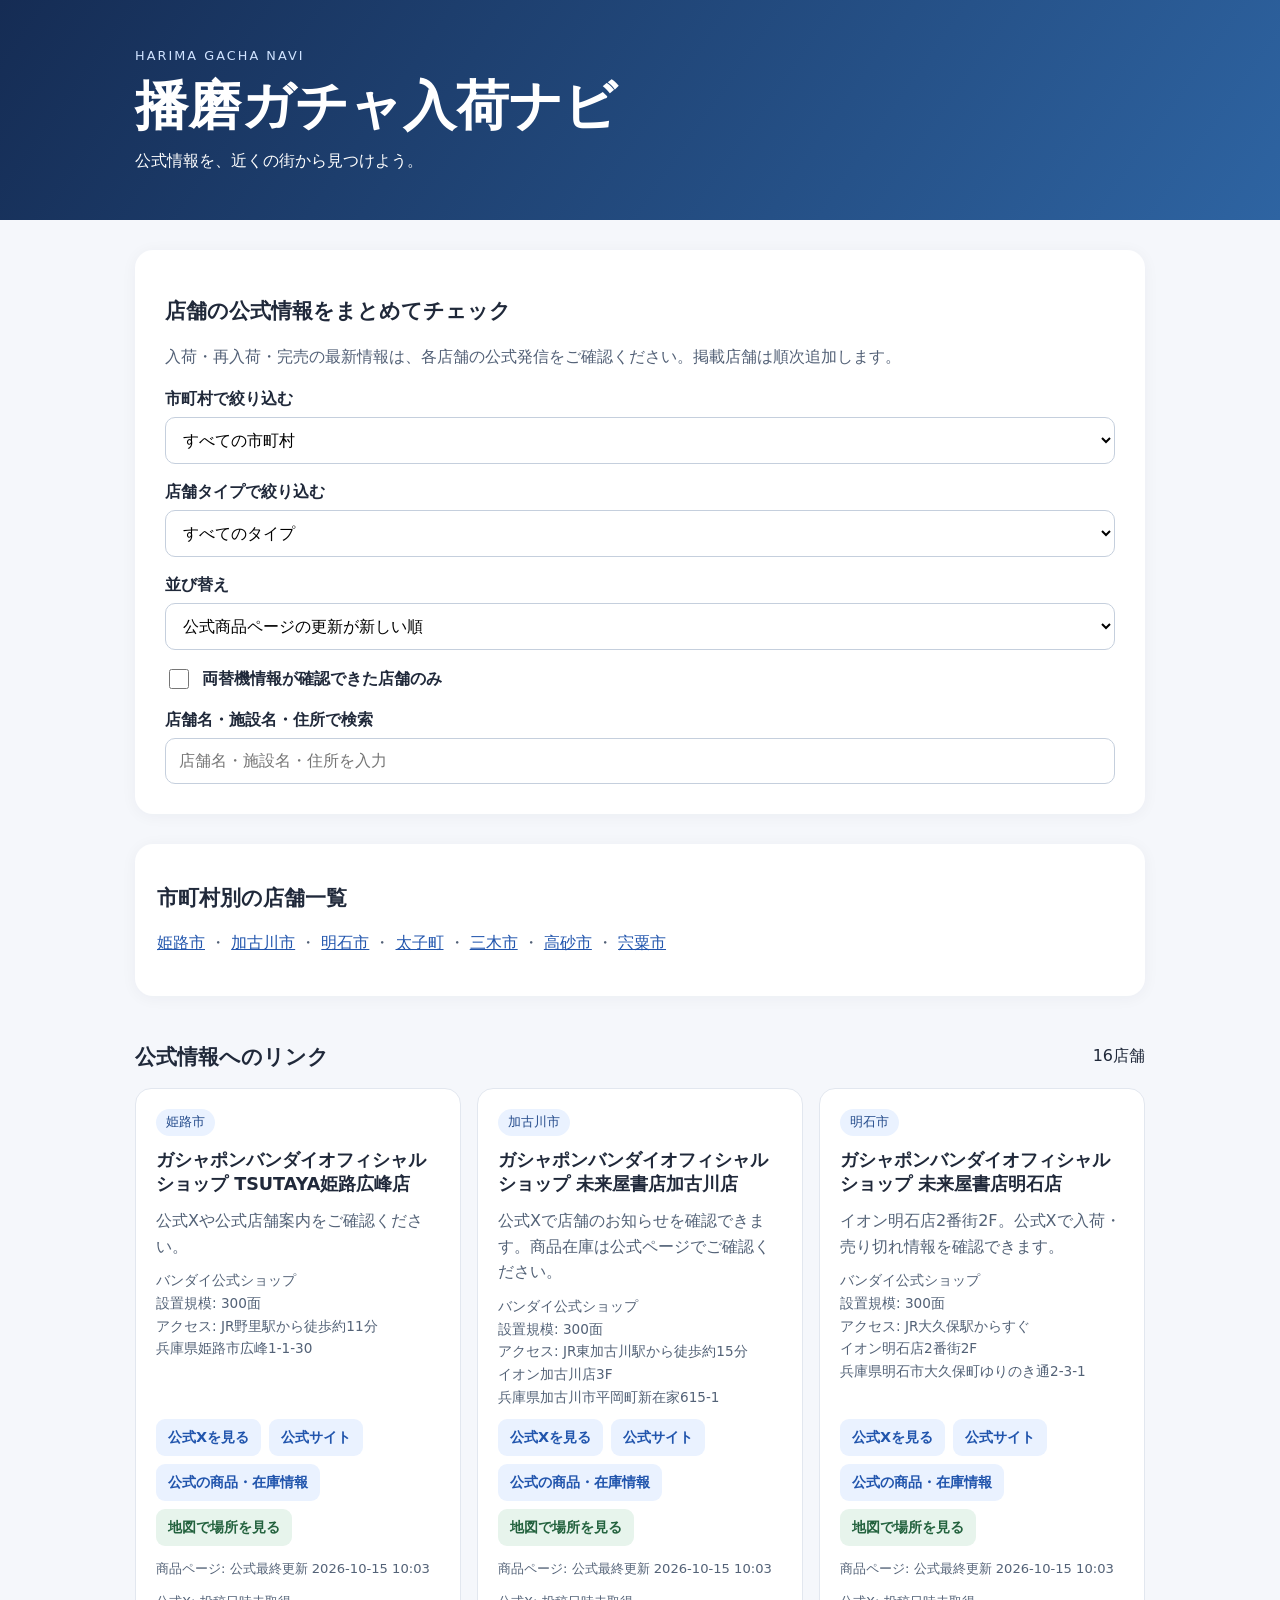
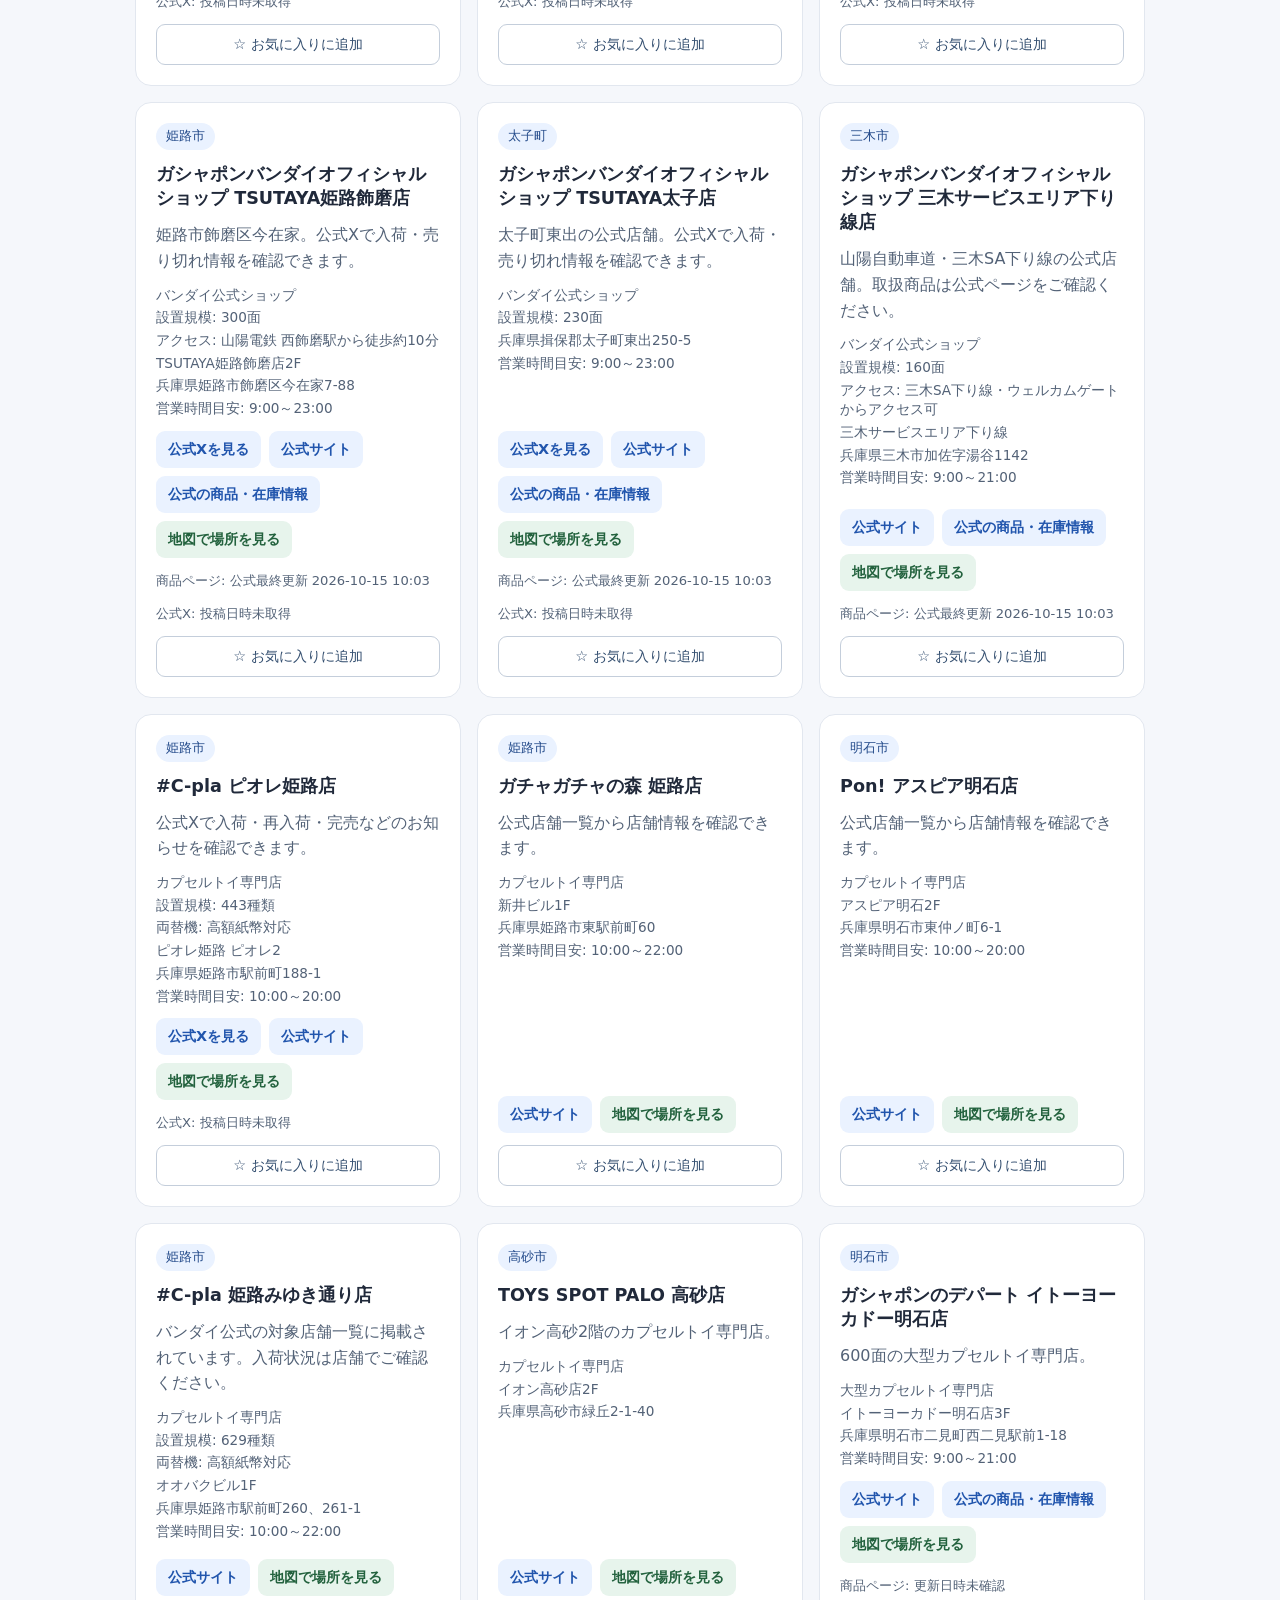
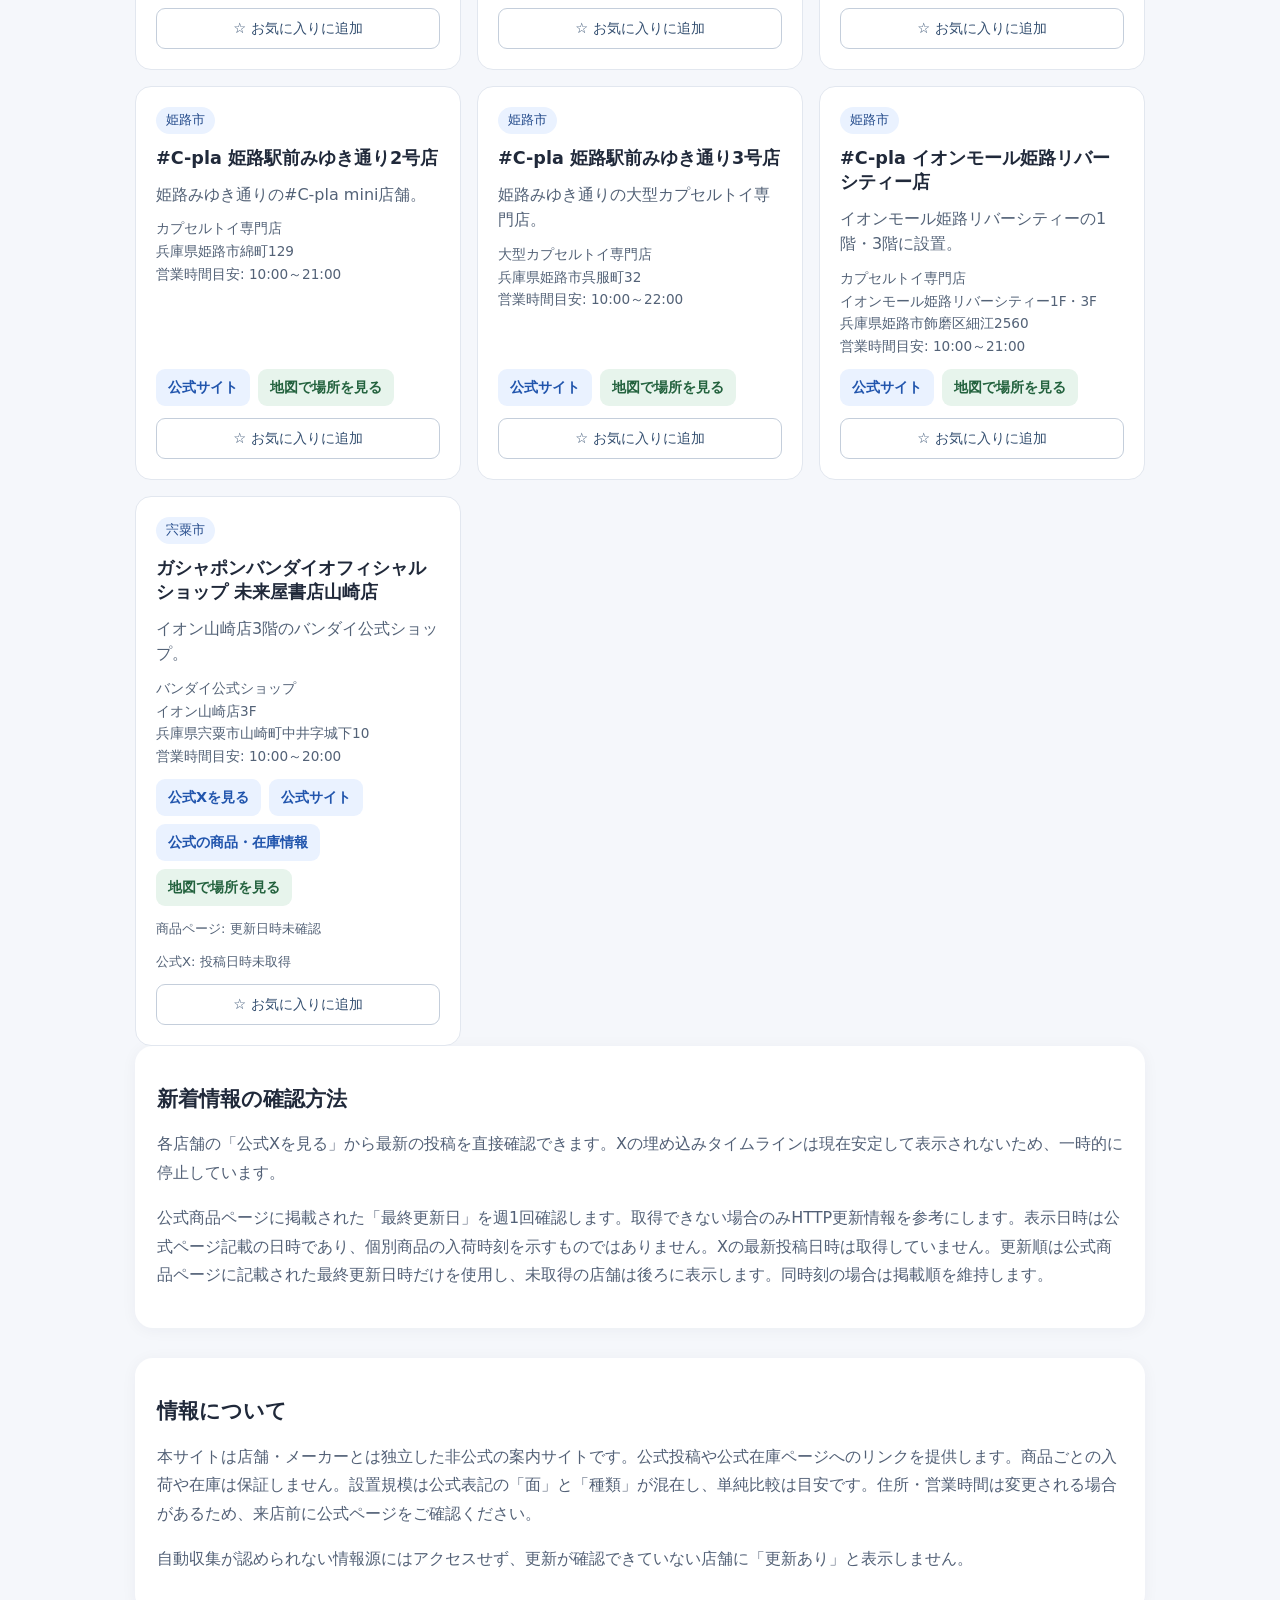
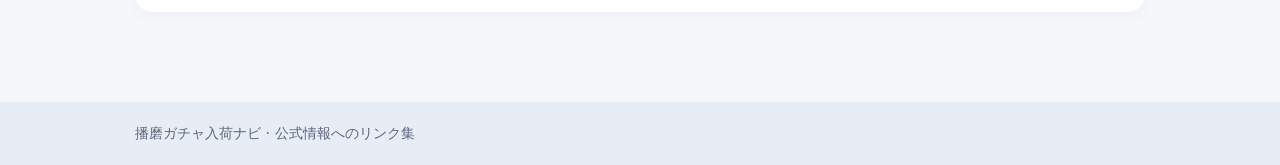
==== index.html @ 49aaf148 "ui: prefer reliable official X links while embedded timelines are unstable" ====
<!doctype html>
<html lang="ja"><head><meta charset="utf-8"><meta name="viewport" content="width=device-width,initial-scale=1"><meta name="description" content="播磨地域のガチャガチャ店舗公式情報を市町村別に探せる案内サイト。"><title>播磨のガチャガチャ店舗・公式X情報 | 播磨ガチャ入荷ナビ</title><link rel="canonical" href="https://noranamani.github.io/harima-gacha-navi/"><link rel="stylesheet" href="style.css"></head>
<body><header><div class="wrap"><p class="eyebrow">HARIMA GACHA NAVI</p><h1>播磨ガチャ入荷ナビ</h1><p>公式情報を、近くの街から見つけよう。</p></div></header>
<main class="wrap"><section class="intro"><h2>店舗の公式情報をまとめてチェック</h2><p>入荷・再入荷・完売の最新情報は、各店舗の公式発信をご確認ください。掲載店舗は順次追加します。</p><label for="city">市町村で絞り込む</label><select id="city"><option value="">すべての市町村</option></select><label for="category">店舗タイプで絞り込む</label><select id="category"><option value="">すべてのタイプ</option></select><label for="sort">並び替え</label><select id="sort"><option value="updated">公式商品ページの更新が新しい順</option><option value="default">標準順</option><option value="capacity">設置規模の大きい順（面・種類混在）</option><option value="name">店舗名順</option></select><label class="favorite-filter"><input id="exchange-only" type="checkbox"> 両替機情報が確認できた店舗のみ</label><label for="search">店舗名・施設名・住所で検索</label><input id="search" type="search" placeholder="店舗名・施設名・住所を入力"></section>
<section class="notice"><h2>市町村別の店舗一覧</h2><p><a href="city/himeji/">姫路市</a> ・ <a href="city/kakogawa/">加古川市</a> ・ <a href="city/akashi/">明石市</a> ・ <a href="city/taishi/">太子町</a> ・ <a href="city/miki/">三木市</a> ・ <a href="city/takasago/">高砂市</a> ・ <a href="city/shiso/">宍粟市</a></p></section><section class="notice" hidden><h2>公式Xをまとめて確認</h2><p>下のボタンを押すと、登録店舗の公開タイムラインを一画面に表示します。投稿の新着判定や入荷保証は行いません。</p><label for="board-city">まとめ表示の市町村</label><select id="board-city"><option value="">すべての市町村</option></select><label class="favorite-filter"><input id="board-favorites" type="checkbox"> お気に入り店舗のみ</label><p id="board-count" aria-live="polite"></p><button id="show-board" type="button" aria-expanded="false">公式Xをまとめて表示</button><div id="timeline-board" class="timeline-board" hidden></div></section><section aria-live="polite"><div class="section-head"><h2>公式情報へのリンク</h2><span id="count"></span></div><div id="stores" class="grid"></div></section>
<section class="notice"><h2>新着情報の確認方法</h2><p>各店舗の「公式Xを見る」から最新の投稿を直接確認できます。Xの埋め込みタイムラインは現在安定して表示されないため、一時的に停止しています。</p><p>公式商品ページに掲載された「最終更新日」を週1回確認します。取得できない場合のみHTTP更新情報を参考にします。表示日時は公式ページ記載の日時であり、個別商品の入荷時刻を示すものではありません。Xの最新投稿日時は取得していません。更新順は公式商品ページに記載された最終更新日時だけを使用し、未取得の店舗は後ろに表示します。同時刻の場合は掲載順を維持します。</p></section><section class="notice"><h2>情報について</h2><p>本サイトは店舗・メーカーとは独立した非公式の案内サイトです。公式投稿や公式在庫ページへのリンクを提供します。商品ごとの入荷や在庫は保証しません。設置規模は公式表記の「面」と「種類」が混在し、単純比較は目安です。住所・営業時間は変更される場合があるため、来店前に公式ページをご確認ください。</p><p>自動収集が認められない情報源にはアクセスせず、更新が確認できていない店舗に「更新あり」と表示しません。</p></section></main><footer><div class="wrap">播磨ガチャ入荷ナビ · 公式情報へのリンク集</div></footer><script src="stores.js" defer></script><script src="favorites.js" defer></script><script src="app.js" defer></script><script src="x-embed.js" defer></script><script src="timeline-board.js" defer></script></body></html>
---- style.css ----
:root{font-family:system-ui,-apple-system,"Hiragino Kaku Gothic ProN","Noto Sans JP",sans-serif;color:#20293a;background:#f5f7fb}*{box-sizing:border-box}body{margin:0}a{color:#2155ad}a:focus-visible,input:focus-visible,select:focus-visible,button:focus-visible{outline:3px solid #f49a3b;outline-offset:3px}.wrap{max-width:1050px;margin:auto;padding:0 20px}header{background:linear-gradient(125deg,#152c54,#2e64a2);color:white;padding:48px 0}header h1{font-size:clamp(2rem,6vw,3.3rem);margin:8px 0}header p{margin:0}.eyebrow{letter-spacing:.16em;font-size:.8rem;color:#d0e3ff}main{padding-top:30px!important;padding-bottom:60px!important}h2{font-size:1.3rem}.intro,.notice{background:white;padding:22px;border-radius:18px;box-shadow:0 2px 16px #1228490c;margin-bottom:30px}.intro p,.notice p{line-height:1.8;color:#526076}label{display:block;font-weight:700;margin:18px 0 7px}select,input{width:100%;border:1px solid #c5cfdd;border-radius:10px;background:white;padding:13px;font-size:1rem}.section-head{display:flex;justify-content:space-between;align-items:center;gap:12px}.grid{display:grid;grid-template-columns:repeat(auto-fit,minmax(min(100%,290px),1fr));gap:16px}.card{background:white;border:1px solid #e2e7ef;border-radius:16px;padding:20px;display:flex;flex-direction:column;gap:12px}.card h3{margin:0;font-size:1.1rem}.card p{margin:0;color:#536277;line-height:1.6}.city{display:inline-block;font-size:.8rem;background:#eaf2ff;color:#244b8b;border-radius:100px;padding:5px 10px;align-self:flex-start}.links{display:flex;flex-wrap:wrap;gap:8px;margin-top:auto}.links a{display:inline-block;padding:9px 12px;background:#eaf2ff;border-radius:9px;text-decoration:none;font-weight:700;font-size:.9rem}.links a:hover{background:#dceaff}.empty{padding:24px;background:white;border-radius:12px}footer{padding:22px 0;background:#e8edf5;color:#59677b;font-size:.9rem}@media(min-width:700px){.intro{padding:30px}}
.embed-toggle{border:1px solid #a9c4ed;background:#f1f6ff;color:#204b85;border-radius:10px;padding:11px;cursor:pointer;font:inherit;font-weight:700;text-align:center}.embed-toggle:hover{background:#dceaff}.embed-holder{min-width:0;max-width:100%;overflow:hidden}.embed-holder[hidden]{display:none}

#show-board{font:inherit;font-weight:700;cursor:pointer;border:0;border-radius:10px;padding:12px 16px;background:#2056a3;color:white}.timeline-board{display:grid;grid-template-columns:repeat(auto-fit,minmax(min(100%,320px),1fr));gap:16px;margin-top:18px}.timeline-board[hidden]{display:none}.timeline-item{background:white;border:1px solid #dce5f1;border-radius:12px;padding:12px;min-width:0;overflow:hidden}.timeline-item h3{font-size:1rem;margin:0 0 12px}

.favorite-filter{display:flex;align-items:center;gap:10px;margin:16px 0}.favorite-filter input{width:20px;height:20px;flex:none}.favorite-button{font:inherit;font-size:.9rem;border:1px solid #c4cedb;border-radius:9px;padding:10px;background:#fff;cursor:pointer;color:#355071}.favorite-button[aria-pressed="true"]{background:#fff5d9;border-color:#dfbb57;color:#6d4b05}#board-count{font-size:.9rem;color:#526076}

.store-details{font-size:.85rem;color:#58667b;display:grid;gap:3px}.card .store-details p{margin:0;line-height:1.45}.card .map-link{background:#e7f4ec;color:#23623e}.update-status{font-size:.82rem;overflow-wrap:anywhere}
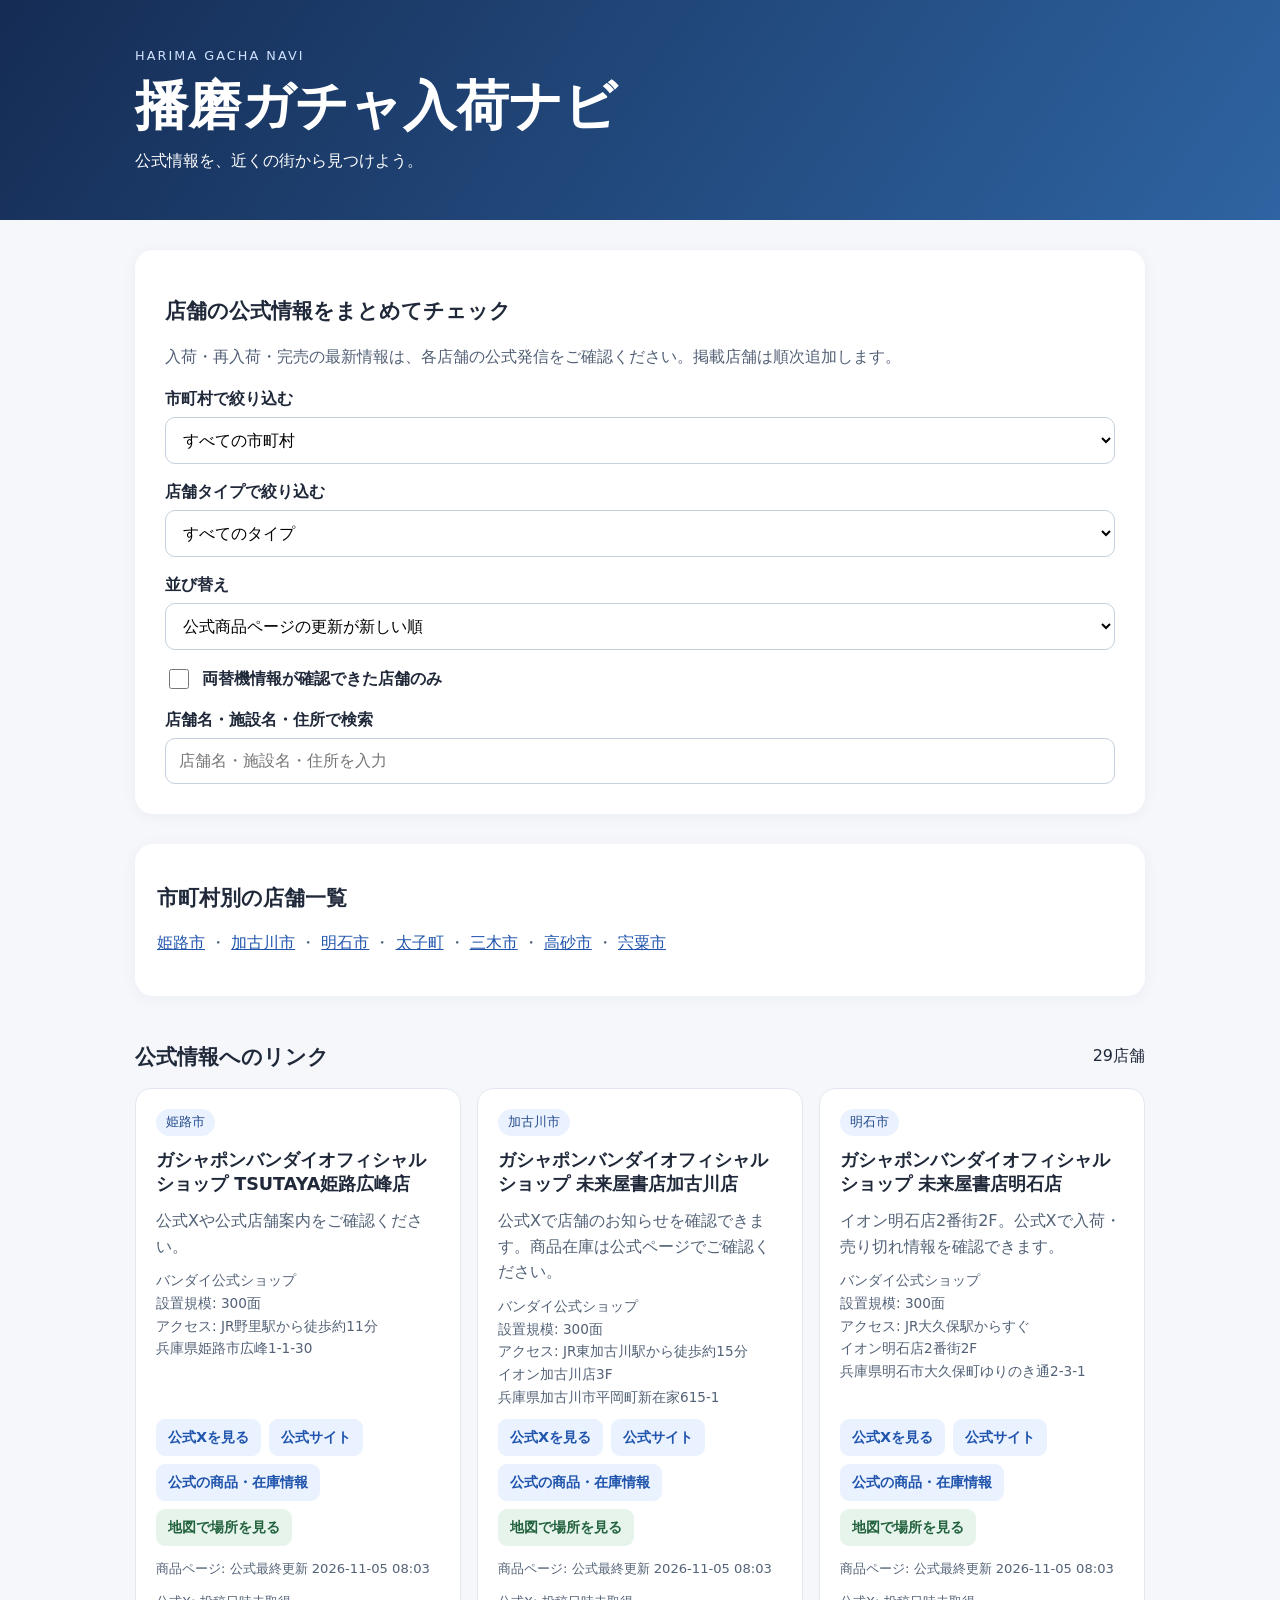
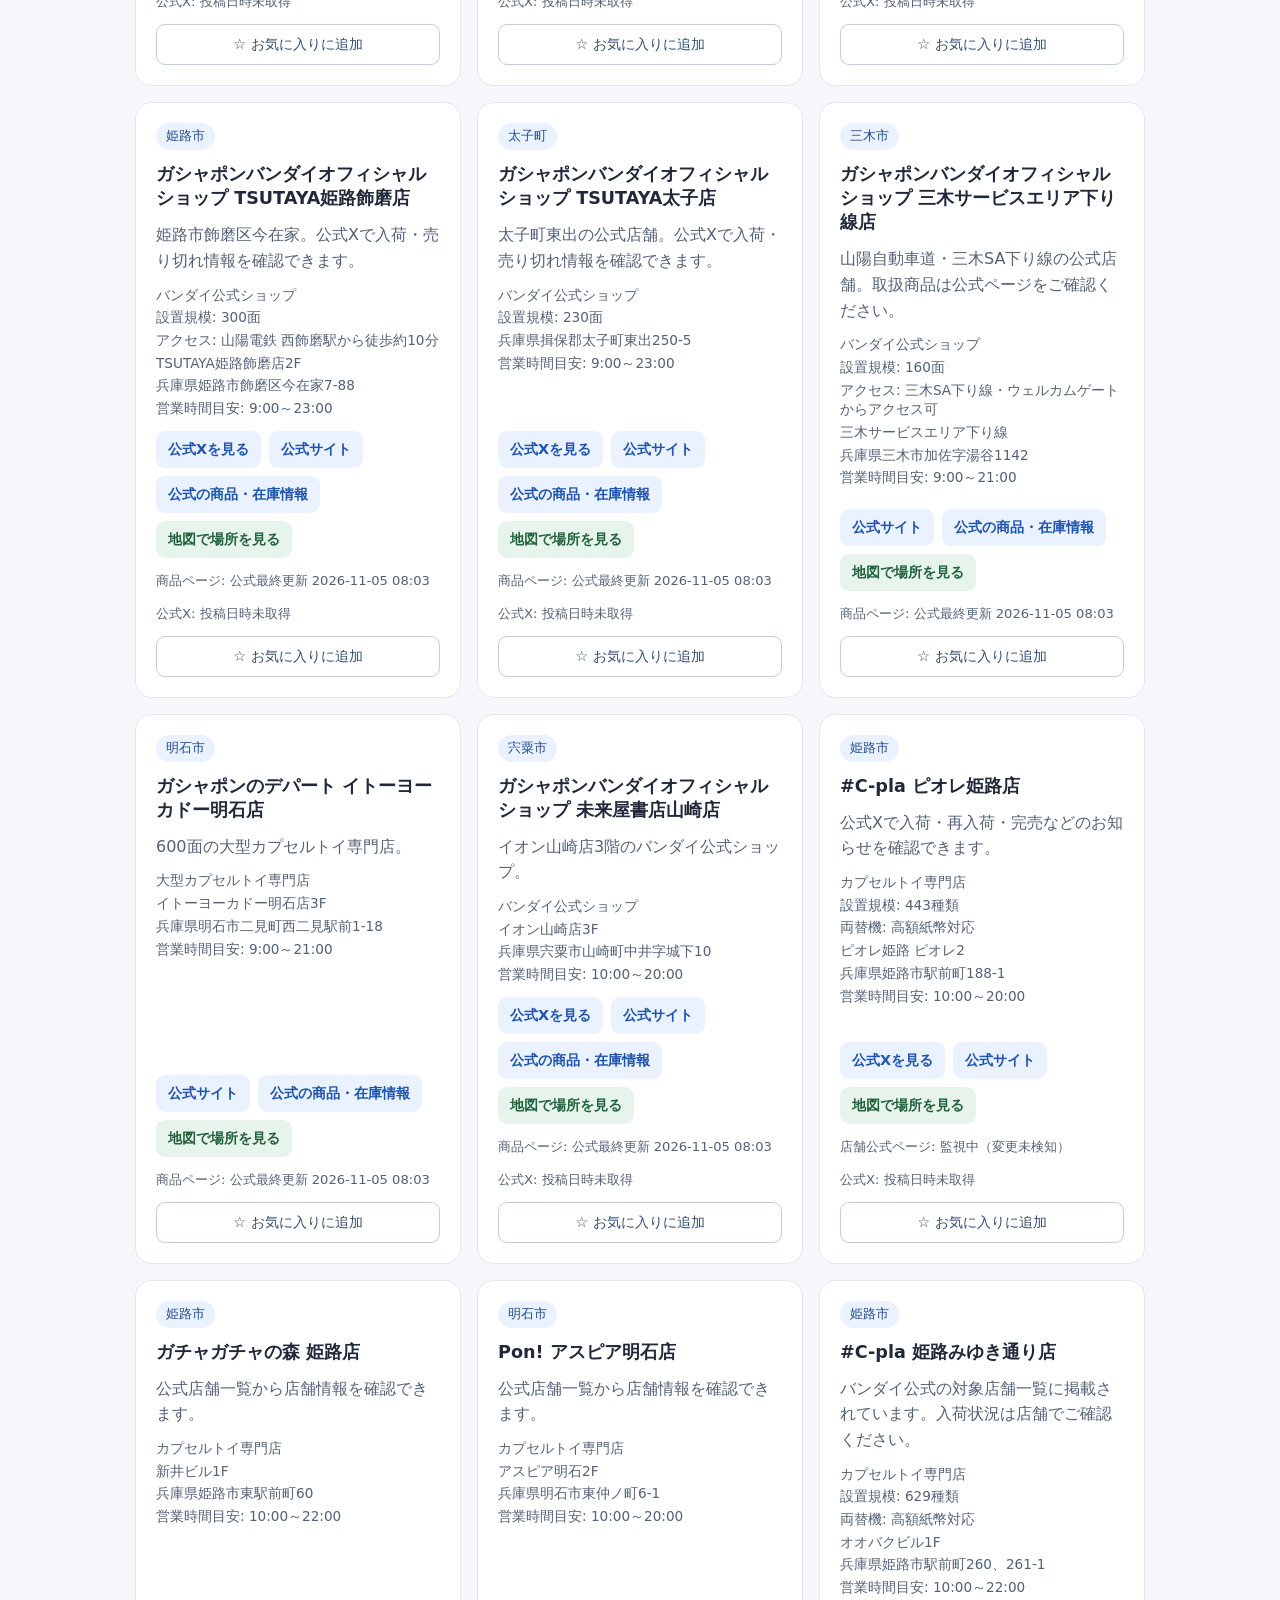
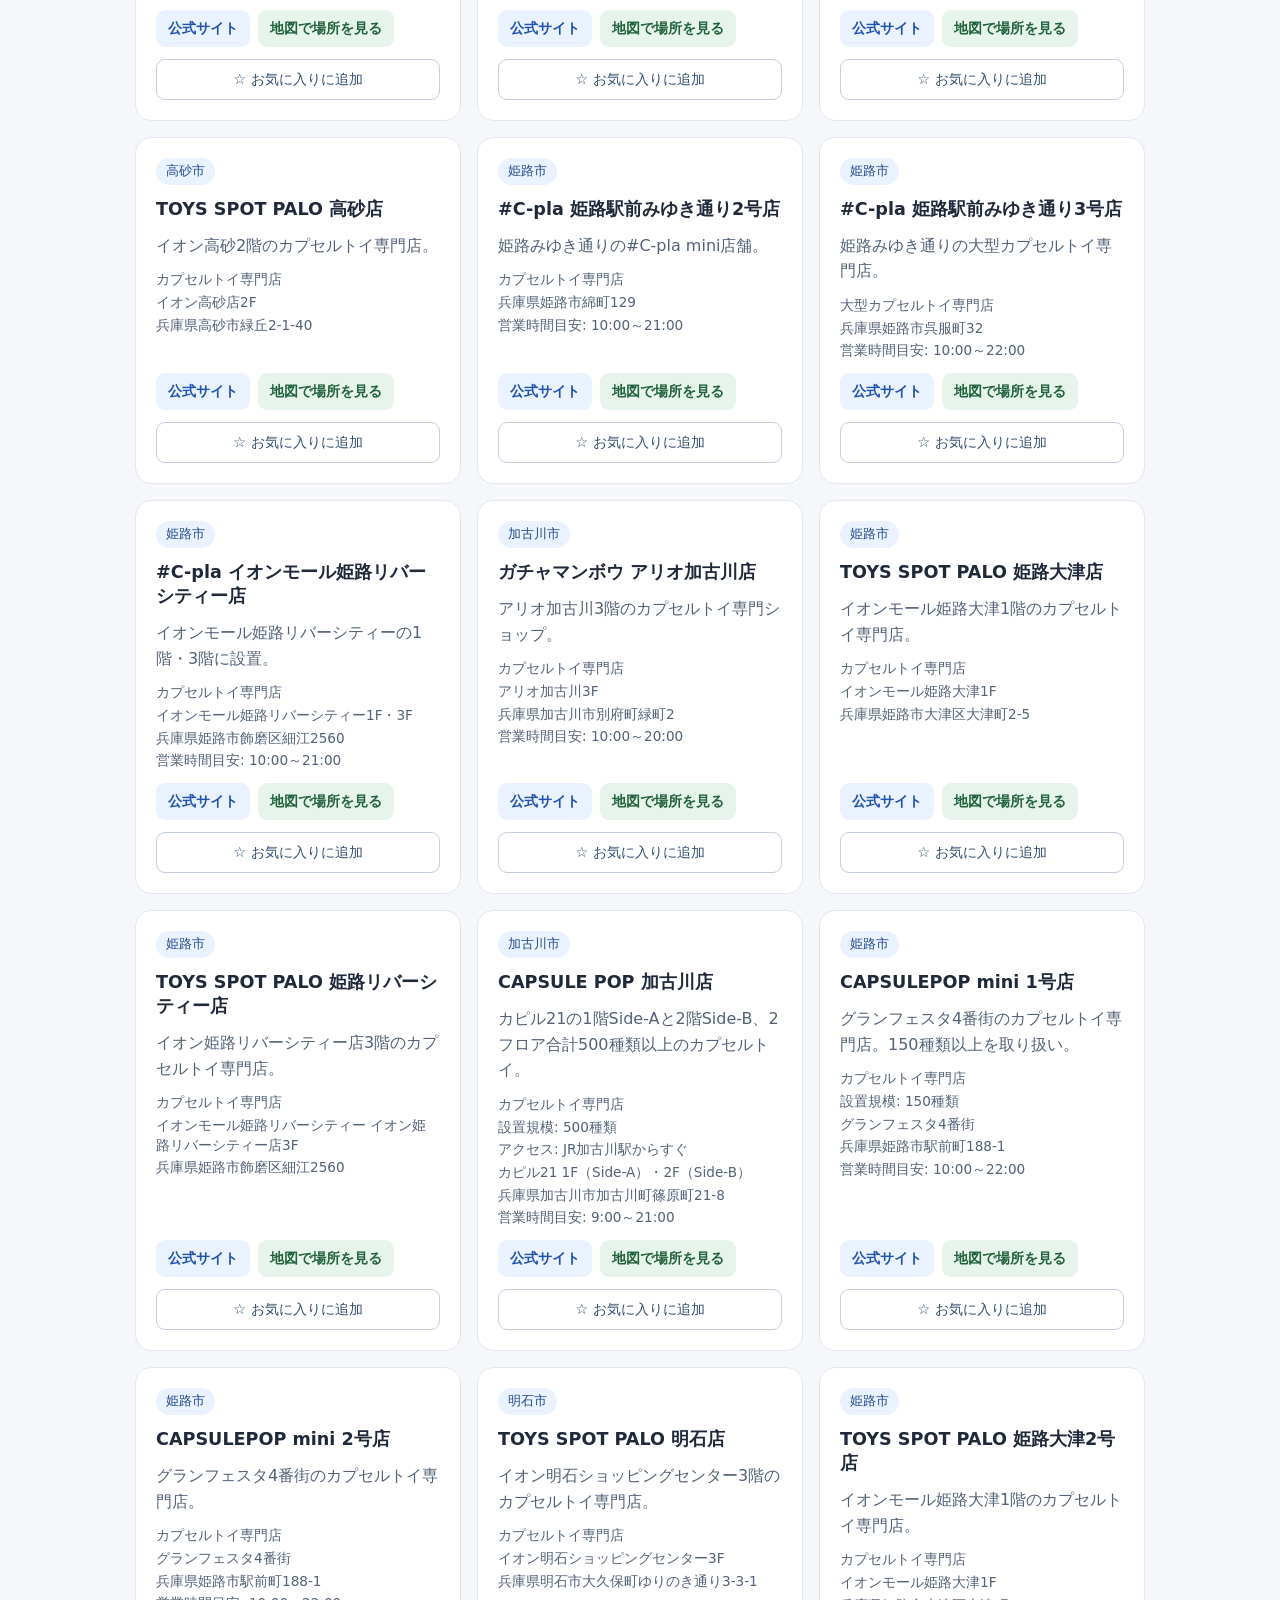
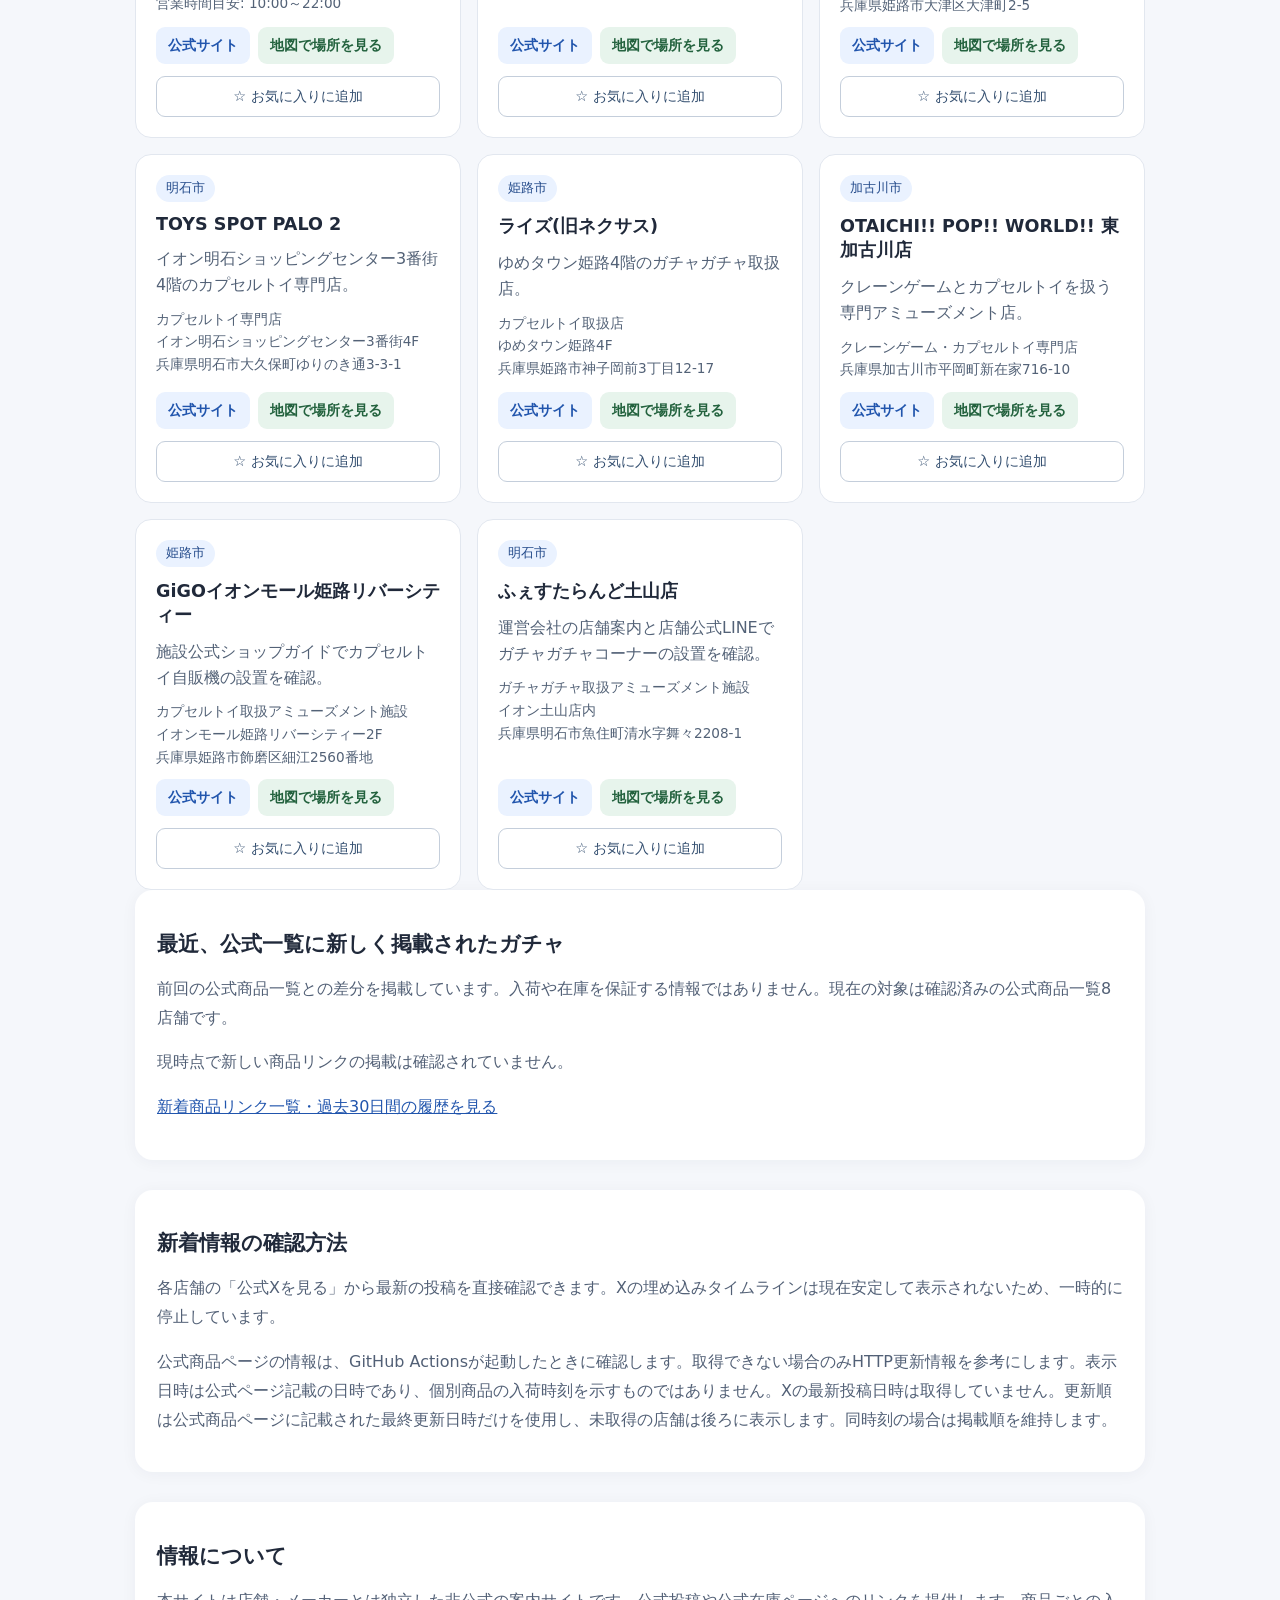
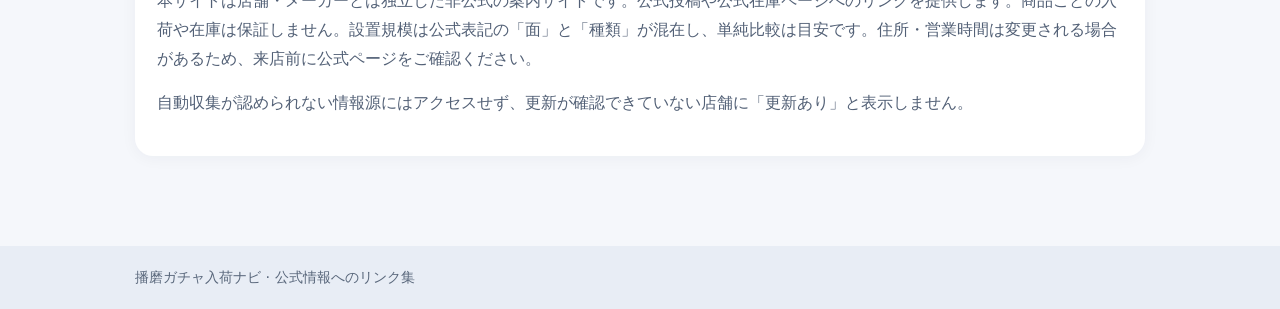
==== commit c5c3443e: "feat(gacha): show latest official product link additions on homepage" ====
--- a/index.html
+++ b/index.html
@@ -3,4 +3,11 @@
 <body><header><div class="wrap"><p class="eyebrow">HARIMA GACHA NAVI</p><h1>播磨ガチャ入荷ナビ</h1><p>公式情報を、近くの街から見つけよう。</p></div></header>
 <main class="wrap"><section class="intro"><h2>店舗の公式情報をまとめてチェック</h2><p>入荷・再入荷・完売の最新情報は、各店舗の公式発信をご確認ください。掲載店舗は順次追加します。</p><label for="city">市町村で絞り込む</label><select id="city"><option value="">すべての市町村</option></select><label for="category">店舗タイプで絞り込む</label><select id="category"><option value="">すべてのタイプ</option></select><label for="sort">並び替え</label><select id="sort"><option value="updated">公式商品ページの更新が新しい順</option><option value="default">標準順</option><option value="capacity">設置規模の大きい順（面・種類混在）</option><option value="name">店舗名順</option></select><label class="favorite-filter"><input id="exchange-only" type="checkbox"> 両替機情報が確認できた店舗のみ</label><label for="search">店舗名・施設名・住所で検索</label><input id="search" type="search" placeholder="店舗名・施設名・住所を入力"></section>
 <section class="notice"><h2>市町村別の店舗一覧</h2><p><a href="city/himeji/">姫路市</a> ・ <a href="city/kakogawa/">加古川市</a> ・ <a href="city/akashi/">明石市</a> ・ <a href="city/taishi/">太子町</a> ・ <a href="city/miki/">三木市</a> ・ <a href="city/takasago/">高砂市</a> ・ <a href="city/shiso/">宍粟市</a></p></section><section class="notice" hidden><h2>公式Xをまとめて確認</h2><p>下のボタンを押すと、登録店舗の公開タイムラインを一画面に表示します。投稿の新着判定や入荷保証は行いません。</p><label for="board-city">まとめ表示の市町村</label><select id="board-city"><option value="">すべての市町村</option></select><label class="favorite-filter"><input id="board-favorites" type="checkbox"> お気に入り店舗のみ</label><p id="board-count" aria-live="polite"></p><button id="show-board" type="button" aria-expanded="false">公式Xをまとめて表示</button><div id="timeline-board" class="timeline-board" hidden></div></section><section aria-live="polite"><div class="section-head"><h2>公式情報へのリンク</h2><span id="count"></span></div><div id="stores" class="grid"></div></section>
-<section class="notice"><h2>新着情報の確認方法</h2><p>各店舗の「公式Xを見る」から最新の投稿を直接確認できます。Xの埋め込みタイムラインは現在安定して表示されないため、一時的に停止しています。</p><p>公式商品ページに掲載された「最終更新日」を週1回確認します。取得できない場合のみHTTP更新情報を参考にします。表示日時は公式ページ記載の日時であり、個別商品の入荷時刻を示すものではありません。Xの最新投稿日時は取得していません。更新順は公式商品ページに記載された最終更新日時だけを使用し、未取得の店舗は後ろに表示します。同時刻の場合は掲載順を維持します。</p></section><section class="notice"><h2>情報について</h2><p>本サイトは店舗・メーカーとは独立した非公式の案内サイトです。公式投稿や公式在庫ページへのリンクを提供します。商品ごとの入荷や在庫は保証しません。設置規模は公式表記の「面」と「種類」が混在し、単純比較は目安です。住所・営業時間は変更される場合があるため、来店前に公式ページをご確認ください。</p><p>自動収集が認められない情報源にはアクセスせず、更新が確認できていない店舗に「更新あり」と表示しません。</p></section></main><footer><div class="wrap">播磨ガチャ入荷ナビ · 公式情報へのリンク集</div></footer><script src="stores.js" defer></script><script src="favorites.js" defer></script><script src="app.js" defer></script><script src="x-embed.js" defer></script><script src="timeline-board.js" defer></script></body></html>+<section class="notice" aria-labelledby="recent-gacha-heading">
+<h2 id="recent-gacha-heading">最近、公式一覧に新しく掲載されたガチャ</h2>
+<p>前回の公式商品一覧との差分を掲載しています。入荷や在庫を保証する情報ではありません。現在の対象は確認済みの公式商品一覧8店舗です。</p>
+<p id="recent-products-status">新規掲載リンクを読み込んでいます。</p>
+<ul id="recent-products-list" class="product-preview-list"></ul>
+<p><a href="product-updates.html">新着商品リンク一覧・過去30日間の履歴を見る</a></p>
+</section>
+<section class="notice"><h2>新着情報の確認方法</h2><p>各店舗の「公式Xを見る」から最新の投稿を直接確認できます。Xの埋め込みタイムラインは現在安定して表示されないため、一時的に停止しています。</p><p>公式商品ページの情報は、GitHub Actionsが起動したときに確認します。取得できない場合のみHTTP更新情報を参考にします。表示日時は公式ページ記載の日時であり、個別商品の入荷時刻を示すものではありません。Xの最新投稿日時は取得していません。更新順は公式商品ページに記載された最終更新日時だけを使用し、未取得の店舗は後ろに表示します。同時刻の場合は掲載順を維持します。</p></section><section class="notice"><h2>情報について</h2><p>本サイトは店舗・メーカーとは独立した非公式の案内サイトです。公式投稿や公式在庫ページへのリンクを提供します。商品ごとの入荷や在庫は保証しません。設置規模は公式表記の「面」と「種類」が混在し、単純比較は目安です。住所・営業時間は変更される場合があるため、来店前に公式ページをご確認ください。</p><p>自動収集が認められない情報源にはアクセスせず、更新が確認できていない店舗に「更新あり」と表示しません。</p></section></main><footer><div class="wrap">播磨ガチャ入荷ナビ · 公式情報へのリンク集</div></footer><script src="stores.js" defer></script><script src="favorites.js" defer></script><script src="app.js" defer></script><script src="recent-products.js" defer></script><script src="x-embed.js" defer></script><script src="timeline-board.js" defer></script></body></html>
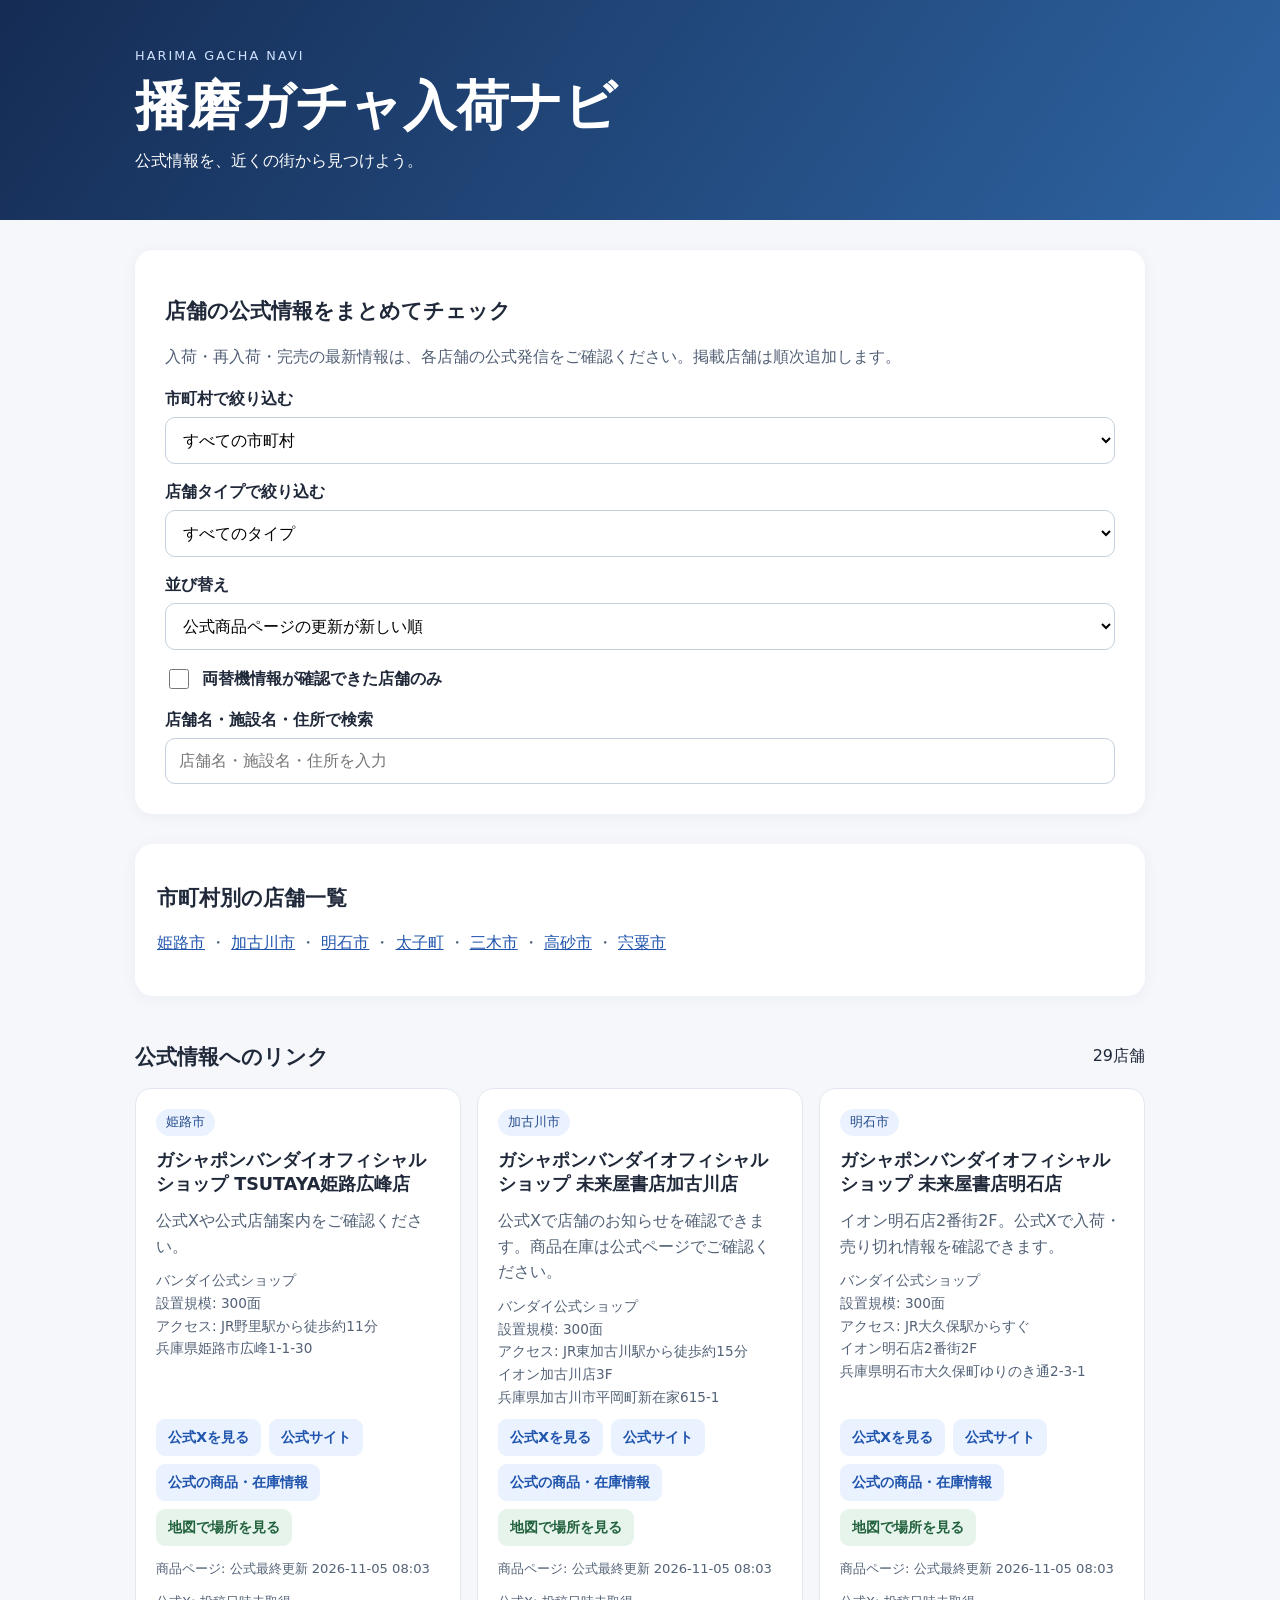
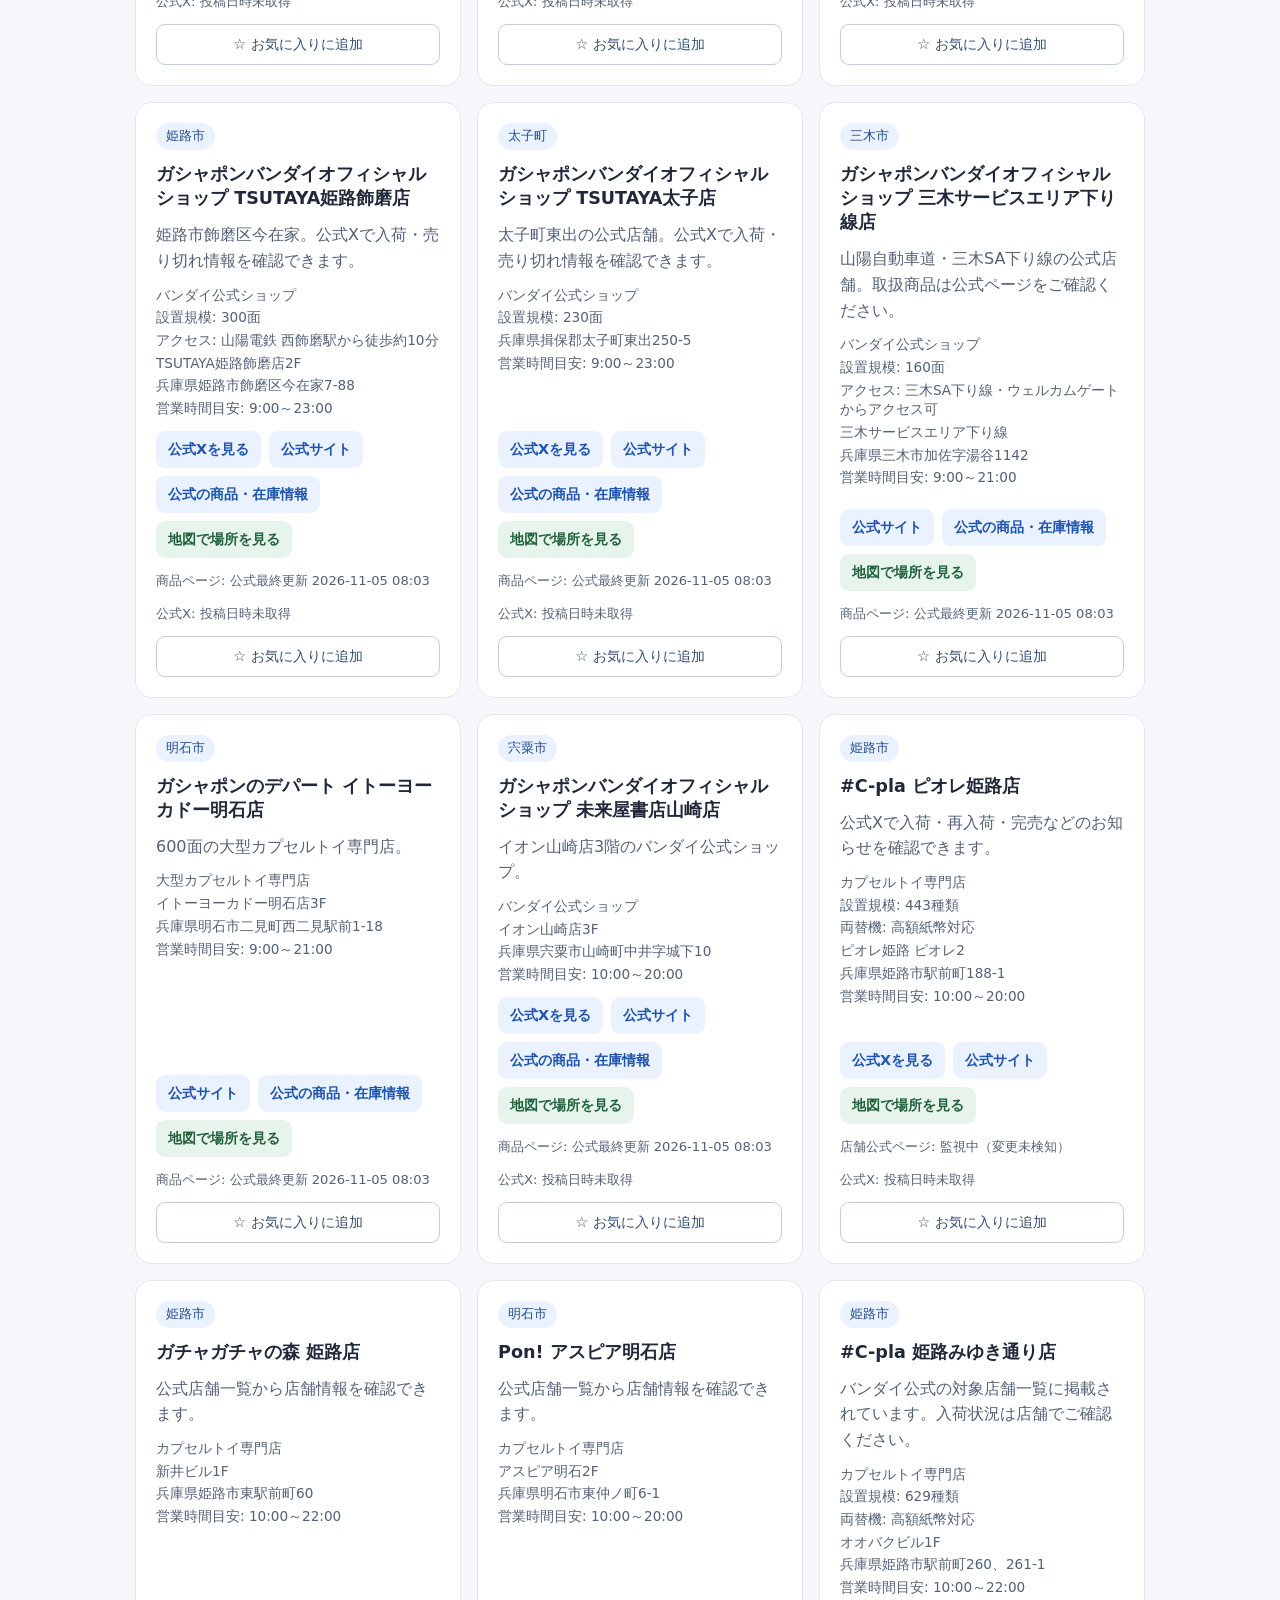
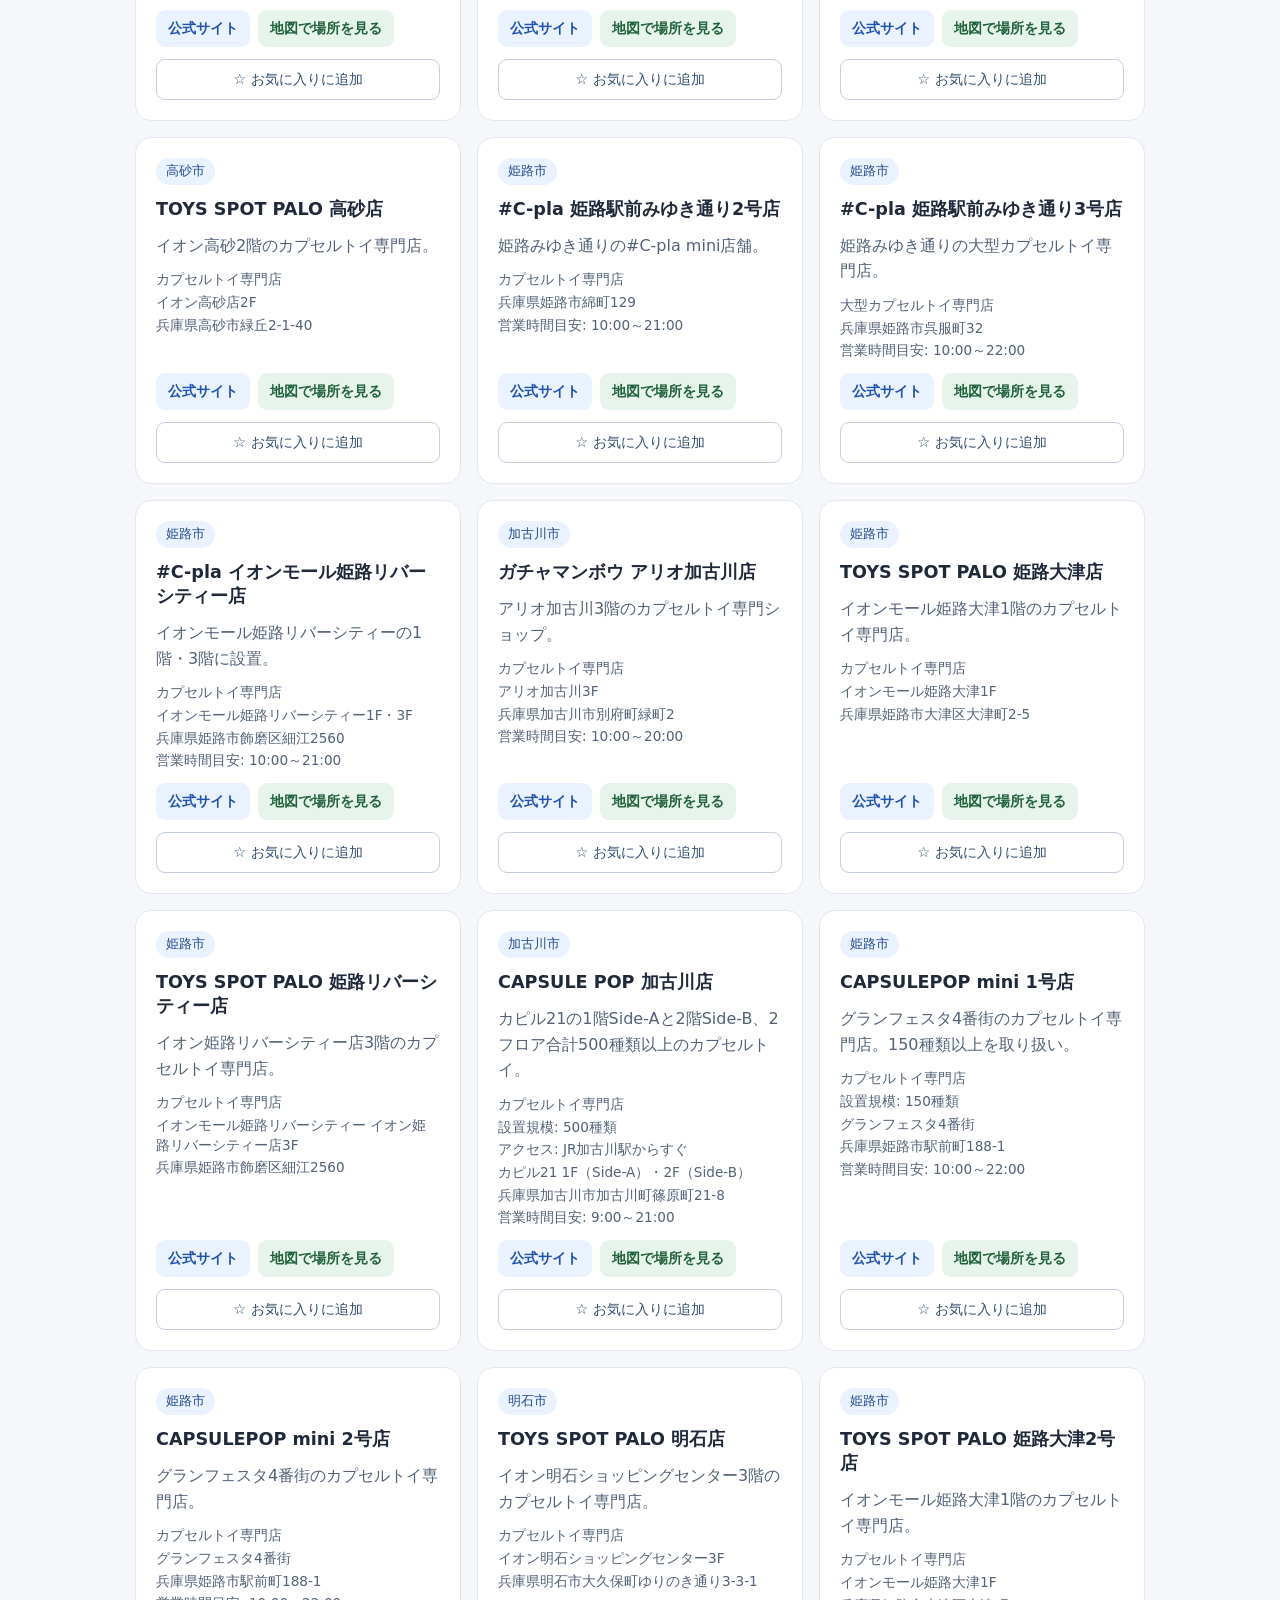
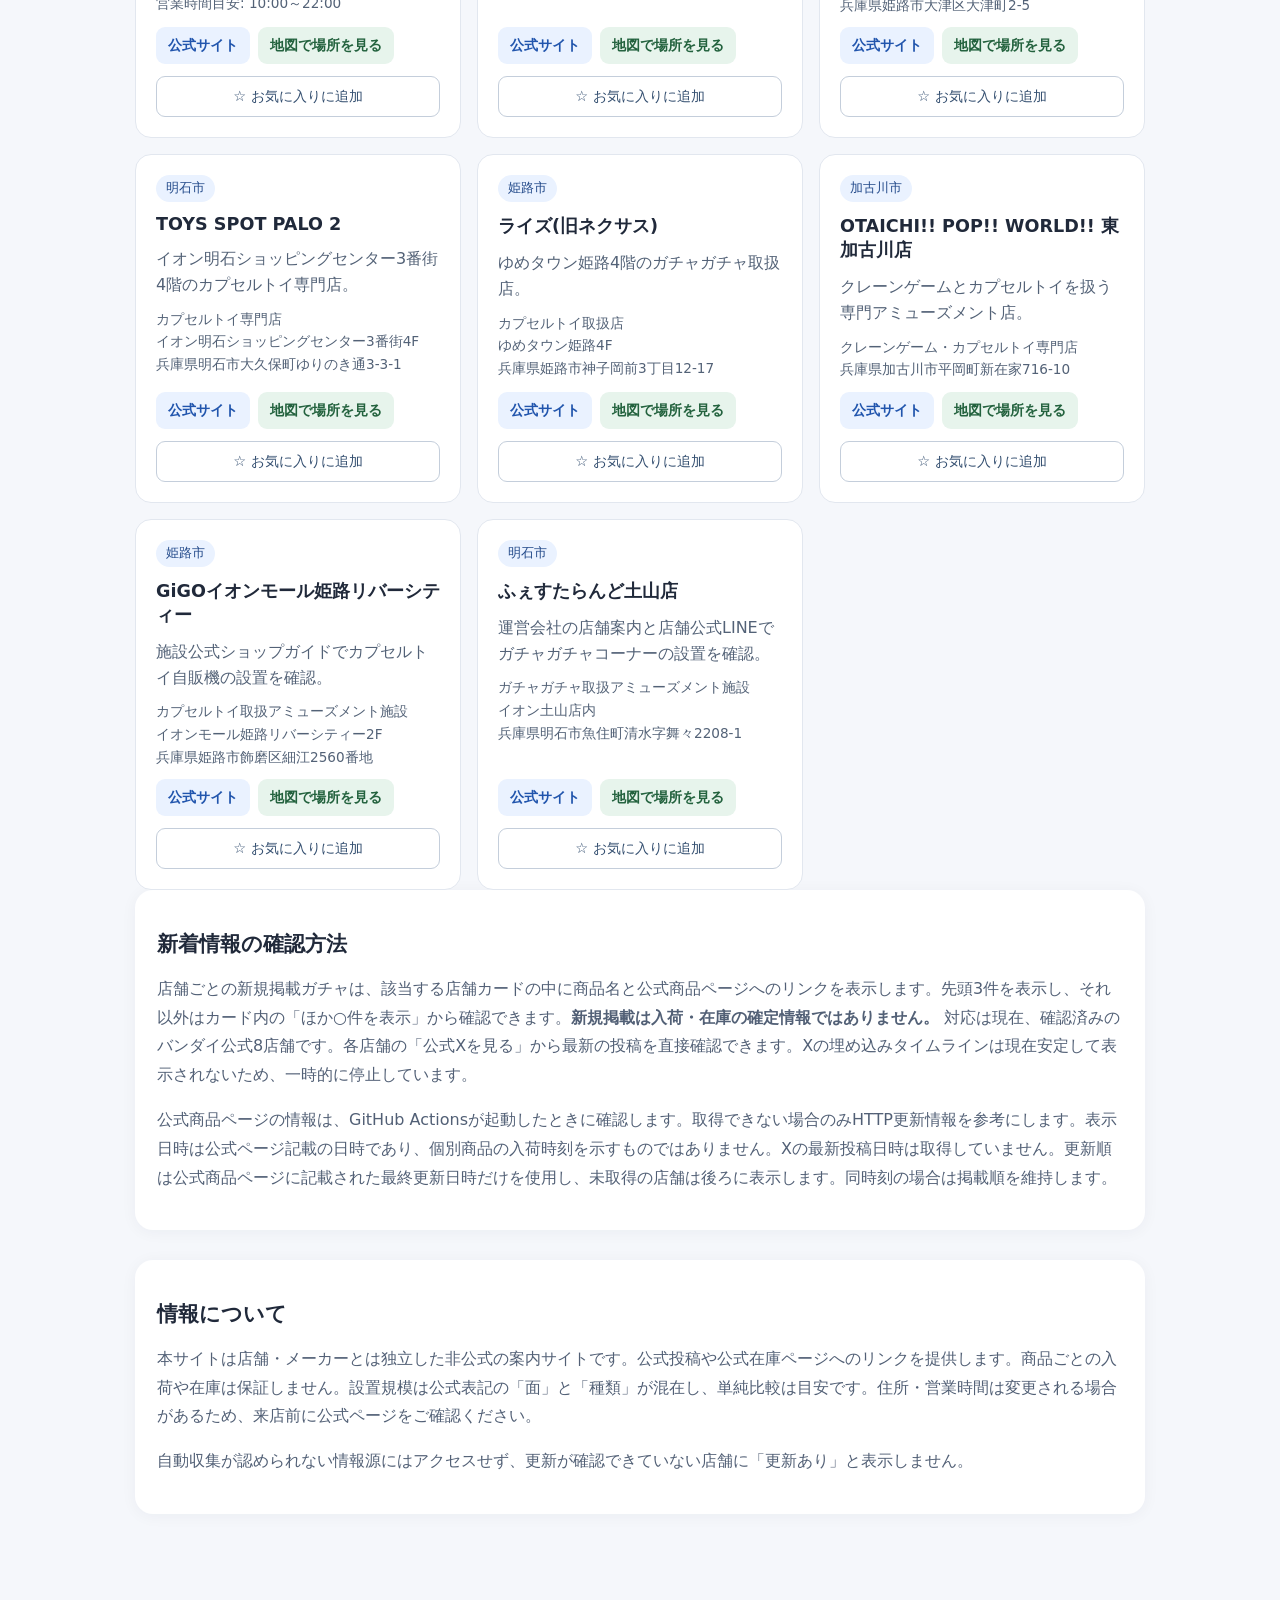
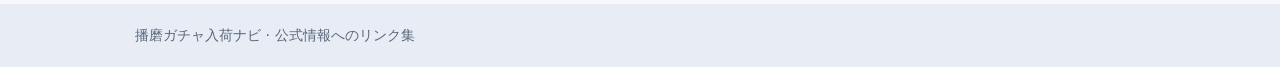
==== commit 2bd894f5: "feat(gacha): move latest additions from standalone homepage panel into each store card" ====
--- a/index.html
+++ b/index.html
@@ -3,11 +3,4 @@
 <body><header><div class="wrap"><p class="eyebrow">HARIMA GACHA NAVI</p><h1>播磨ガチャ入荷ナビ</h1><p>公式情報を、近くの街から見つけよう。</p></div></header>
 <main class="wrap"><section class="intro"><h2>店舗の公式情報をまとめてチェック</h2><p>入荷・再入荷・完売の最新情報は、各店舗の公式発信をご確認ください。掲載店舗は順次追加します。</p><label for="city">市町村で絞り込む</label><select id="city"><option value="">すべての市町村</option></select><label for="category">店舗タイプで絞り込む</label><select id="category"><option value="">すべてのタイプ</option></select><label for="sort">並び替え</label><select id="sort"><option value="updated">公式商品ページの更新が新しい順</option><option value="default">標準順</option><option value="capacity">設置規模の大きい順（面・種類混在）</option><option value="name">店舗名順</option></select><label class="favorite-filter"><input id="exchange-only" type="checkbox"> 両替機情報が確認できた店舗のみ</label><label for="search">店舗名・施設名・住所で検索</label><input id="search" type="search" placeholder="店舗名・施設名・住所を入力"></section>
 <section class="notice"><h2>市町村別の店舗一覧</h2><p><a href="city/himeji/">姫路市</a> ・ <a href="city/kakogawa/">加古川市</a> ・ <a href="city/akashi/">明石市</a> ・ <a href="city/taishi/">太子町</a> ・ <a href="city/miki/">三木市</a> ・ <a href="city/takasago/">高砂市</a> ・ <a href="city/shiso/">宍粟市</a></p></section><section class="notice" hidden><h2>公式Xをまとめて確認</h2><p>下のボタンを押すと、登録店舗の公開タイムラインを一画面に表示します。投稿の新着判定や入荷保証は行いません。</p><label for="board-city">まとめ表示の市町村</label><select id="board-city"><option value="">すべての市町村</option></select><label class="favorite-filter"><input id="board-favorites" type="checkbox"> お気に入り店舗のみ</label><p id="board-count" aria-live="polite"></p><button id="show-board" type="button" aria-expanded="false">公式Xをまとめて表示</button><div id="timeline-board" class="timeline-board" hidden></div></section><section aria-live="polite"><div class="section-head"><h2>公式情報へのリンク</h2><span id="count"></span></div><div id="stores" class="grid"></div></section>
-<section class="notice" aria-labelledby="recent-gacha-heading">
-<h2 id="recent-gacha-heading">最近、公式一覧に新しく掲載されたガチャ</h2>
-<p>前回の公式商品一覧との差分を掲載しています。入荷や在庫を保証する情報ではありません。現在の対象は確認済みの公式商品一覧8店舗です。</p>
-<p id="recent-products-status">新規掲載リンクを読み込んでいます。</p>
-<ul id="recent-products-list" class="product-preview-list"></ul>
-<p><a href="product-updates.html">新着商品リンク一覧・過去30日間の履歴を見る</a></p>
-</section>
-<section class="notice"><h2>新着情報の確認方法</h2><p>各店舗の「公式Xを見る」から最新の投稿を直接確認できます。Xの埋め込みタイムラインは現在安定して表示されないため、一時的に停止しています。</p><p>公式商品ページの情報は、GitHub Actionsが起動したときに確認します。取得できない場合のみHTTP更新情報を参考にします。表示日時は公式ページ記載の日時であり、個別商品の入荷時刻を示すものではありません。Xの最新投稿日時は取得していません。更新順は公式商品ページに記載された最終更新日時だけを使用し、未取得の店舗は後ろに表示します。同時刻の場合は掲載順を維持します。</p></section><section class="notice"><h2>情報について</h2><p>本サイトは店舗・メーカーとは独立した非公式の案内サイトです。公式投稿や公式在庫ページへのリンクを提供します。商品ごとの入荷や在庫は保証しません。設置規模は公式表記の「面」と「種類」が混在し、単純比較は目安です。住所・営業時間は変更される場合があるため、来店前に公式ページをご確認ください。</p><p>自動収集が認められない情報源にはアクセスせず、更新が確認できていない店舗に「更新あり」と表示しません。</p></section></main><footer><div class="wrap">播磨ガチャ入荷ナビ · 公式情報へのリンク集</div></footer><script src="stores.js" defer></script><script src="favorites.js" defer></script><script src="app.js" defer></script><script src="recent-products.js" defer></script><script src="x-embed.js" defer></script><script src="timeline-board.js" defer></script></body></html>+<section class="notice"><h2>新着情報の確認方法</h2><p>店舗ごとの新規掲載ガチャは、該当する店舗カードの中に商品名と公式商品ページへのリンクを表示します。先頭3件を表示し、それ以外はカード内の「ほか○件を表示」から確認できます。<strong>新規掲載は入荷・在庫の確定情報ではありません。</strong> 対応は現在、確認済みのバンダイ公式8店舗です。各店舗の「公式Xを見る」から最新の投稿を直接確認できます。Xの埋め込みタイムラインは現在安定して表示されないため、一時的に停止しています。</p><p>公式商品ページの情報は、GitHub Actionsが起動したときに確認します。取得できない場合のみHTTP更新情報を参考にします。表示日時は公式ページ記載の日時であり、個別商品の入荷時刻を示すものではありません。Xの最新投稿日時は取得していません。更新順は公式商品ページに記載された最終更新日時だけを使用し、未取得の店舗は後ろに表示します。同時刻の場合は掲載順を維持します。</p></section><section class="notice"><h2>情報について</h2><p>本サイトは店舗・メーカーとは独立した非公式の案内サイトです。公式投稿や公式在庫ページへのリンクを提供します。商品ごとの入荷や在庫は保証しません。設置規模は公式表記の「面」と「種類」が混在し、単純比較は目安です。住所・営業時間は変更される場合があるため、来店前に公式ページをご確認ください。</p><p>自動収集が認められない情報源にはアクセスせず、更新が確認できていない店舗に「更新あり」と表示しません。</p></section></main><footer><div class="wrap">播磨ガチャ入荷ナビ · 公式情報へのリンク集</div></footer><script src="stores.js" defer></script><script src="favorites.js" defer></script><script src="store-card-gachas.js" defer></script><script src="app.js" defer></script><script src="x-embed.js" defer></script><script src="timeline-board.js" defer></script></body></html>
--- a/style.css
+++ b/style.css
@@ -6,3 +6,12 @@
 .favorite-filter{display:flex;align-items:center;gap:10px;margin:16px 0}.favorite-filter input{width:20px;height:20px;flex:none}.favorite-button{font:inherit;font-size:.9rem;border:1px solid #c4cedb;border-radius:9px;padding:10px;background:#fff;cursor:pointer;color:#355071}.favorite-button[aria-pressed="true"]{background:#fff5d9;border-color:#dfbb57;color:#6d4b05}#board-count{font-size:.9rem;color:#526076}
 
 .store-details{font-size:.85rem;color:#58667b;display:grid;gap:3px}.card .store-details p{margin:0;line-height:1.45}.card .map-link{background:#e7f4ec;color:#23623e}.update-status{font-size:.82rem;overflow-wrap:anywhere}
+
+/* Readable product listings without republishing manufacturer content. */
+.product-event-list{list-style:none;margin:18px 0 0;padding:0;display:grid;gap:12px}
+.product-event{background:#f7f9fc;border:1px solid #e0e7f1;padding:14px 16px;border-radius:12px}
+.product-event a{font-weight:700;overflow-wrap:anywhere}
+.product-event-meta{font-size:.82rem;color:#516177;margin:0 0 6px}
+.product-preview-list{padding-left:20px;display:grid;gap:10px}
+.product-preview-list li{line-height:1.65}
+.product-preview-store{font-size:.85rem;color:#5a677b}
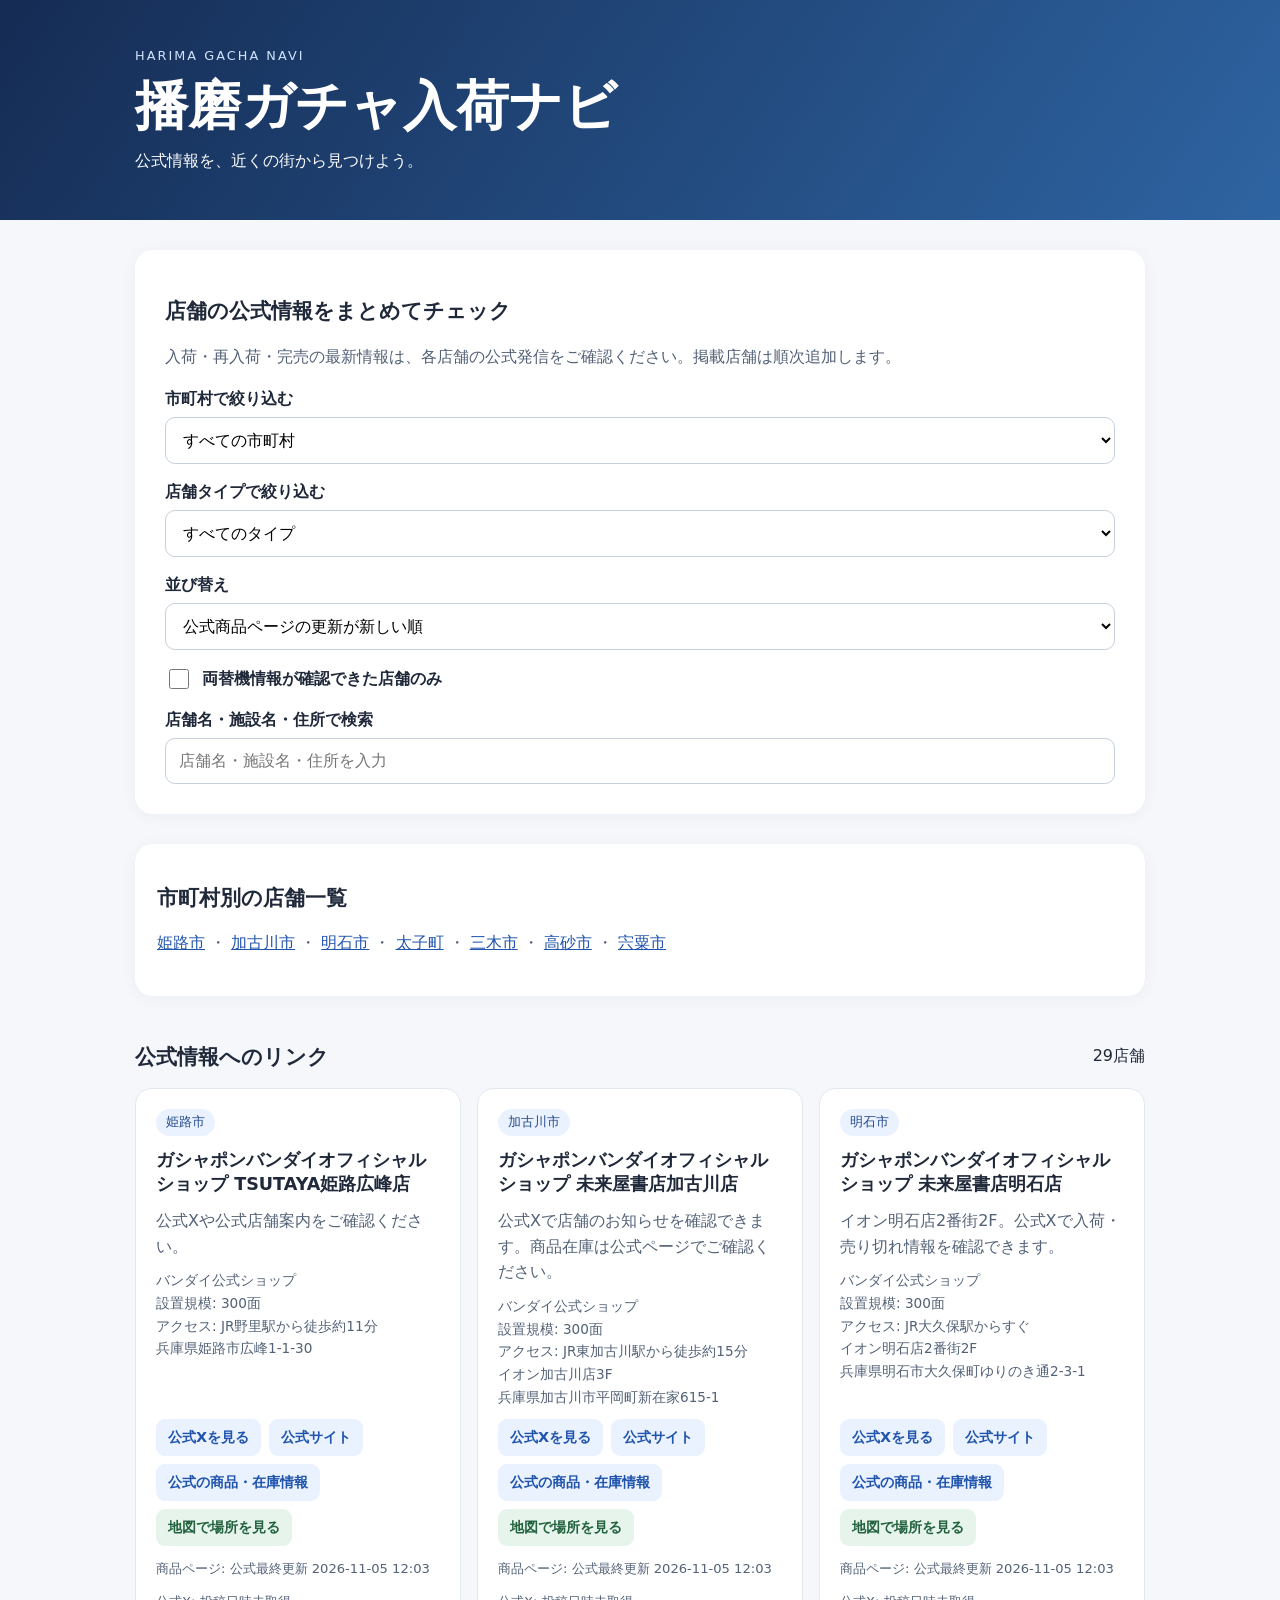
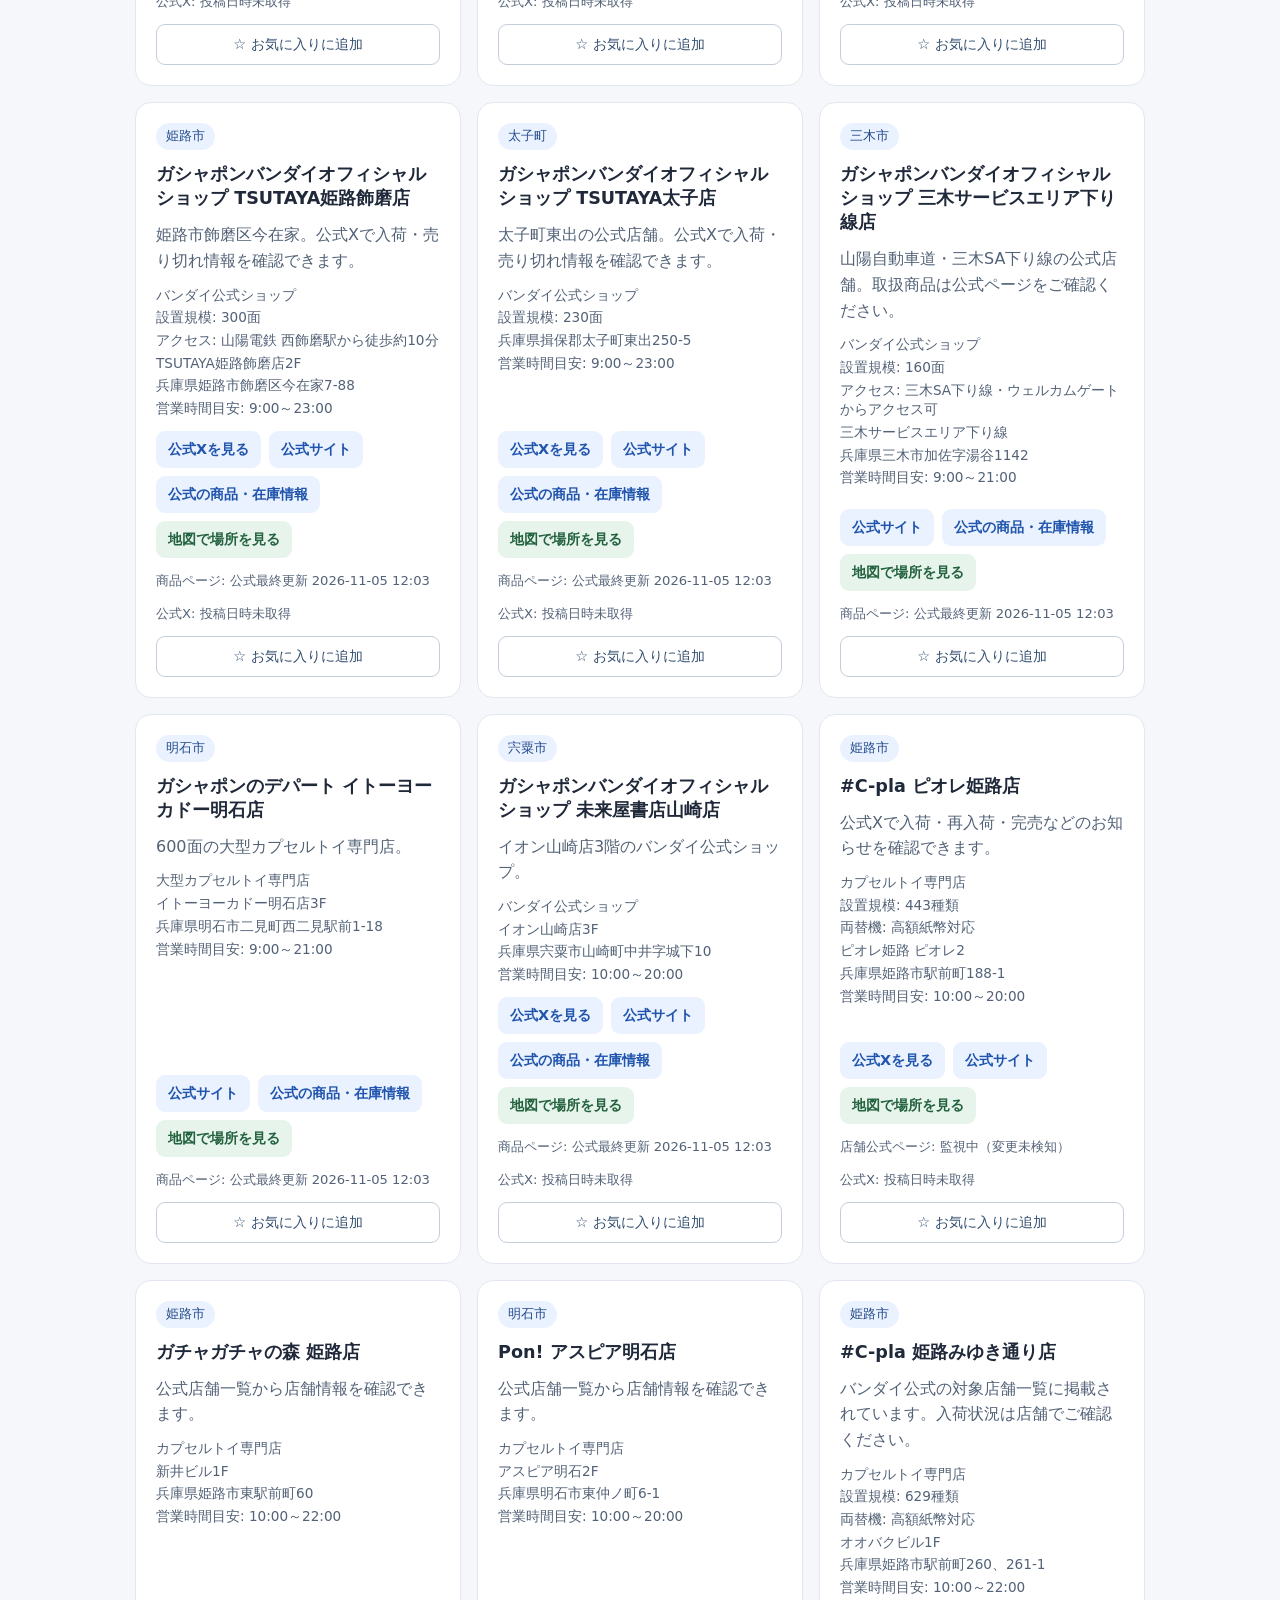
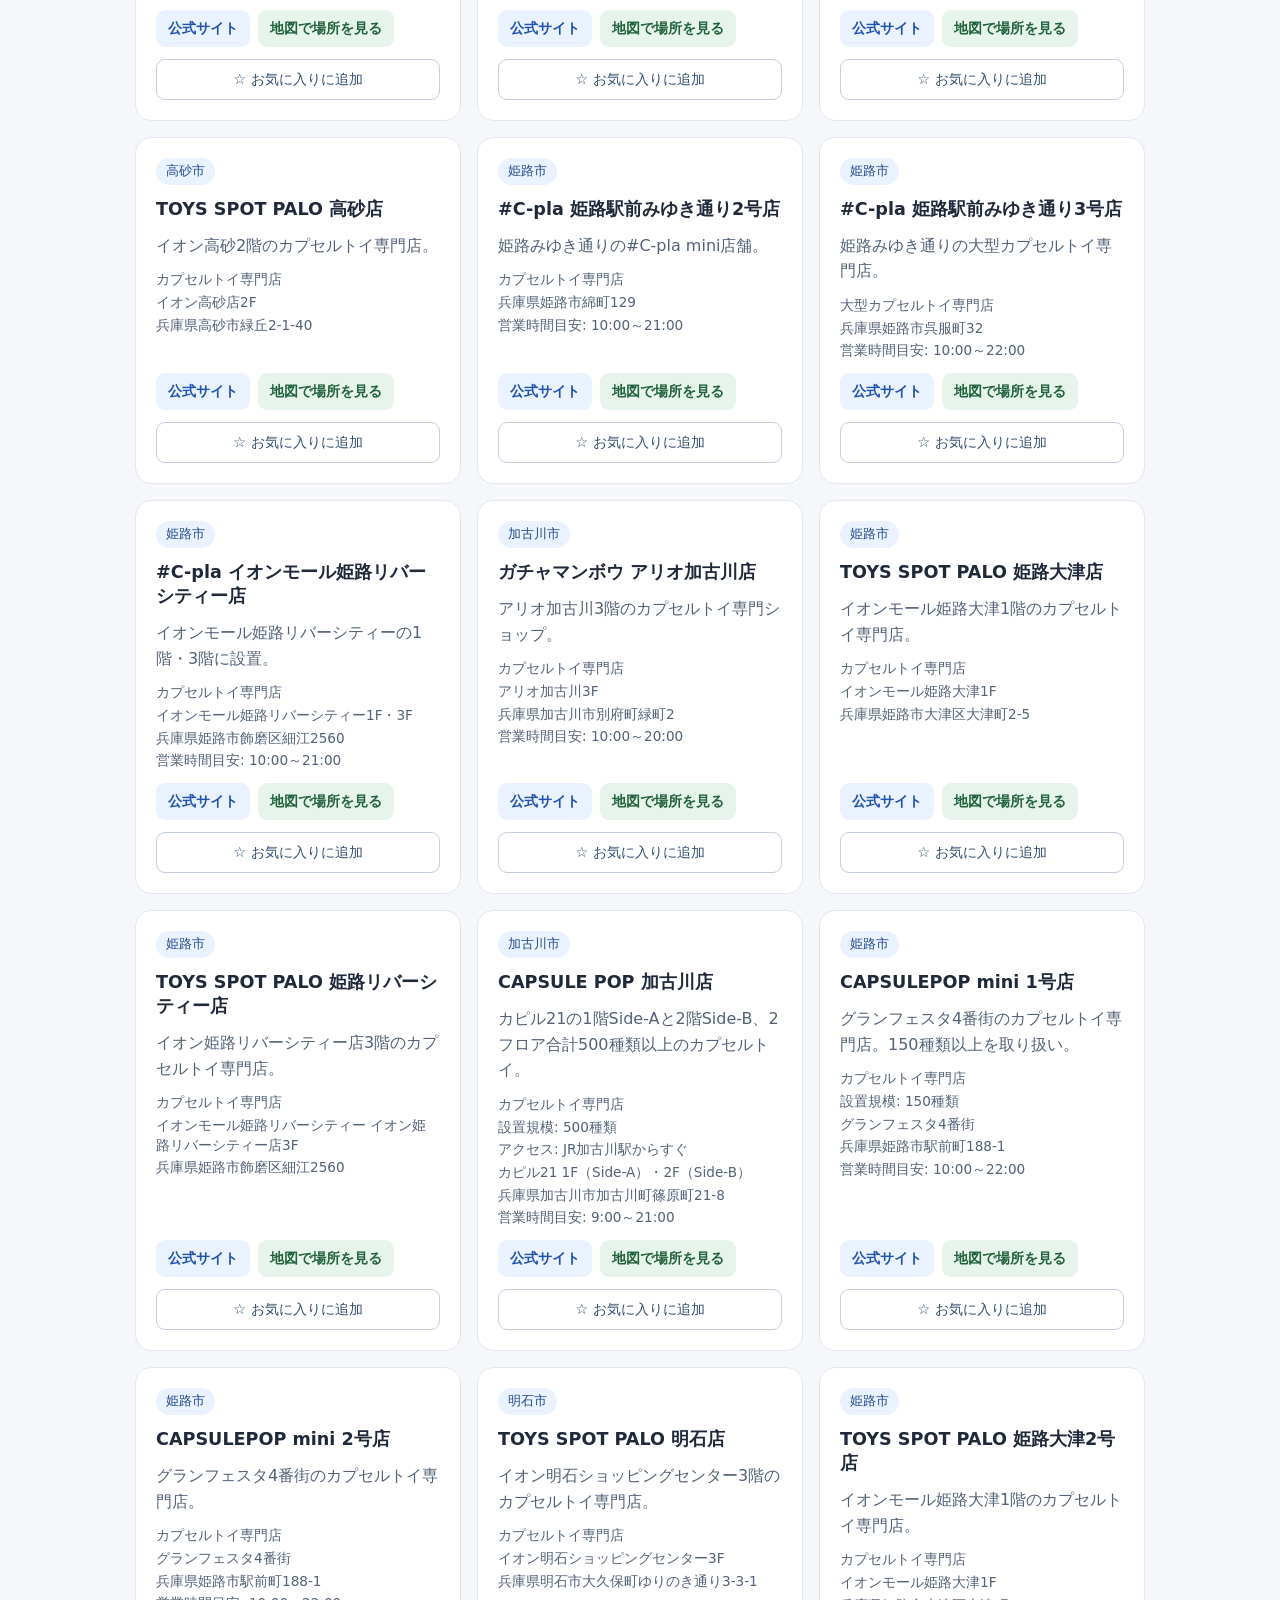
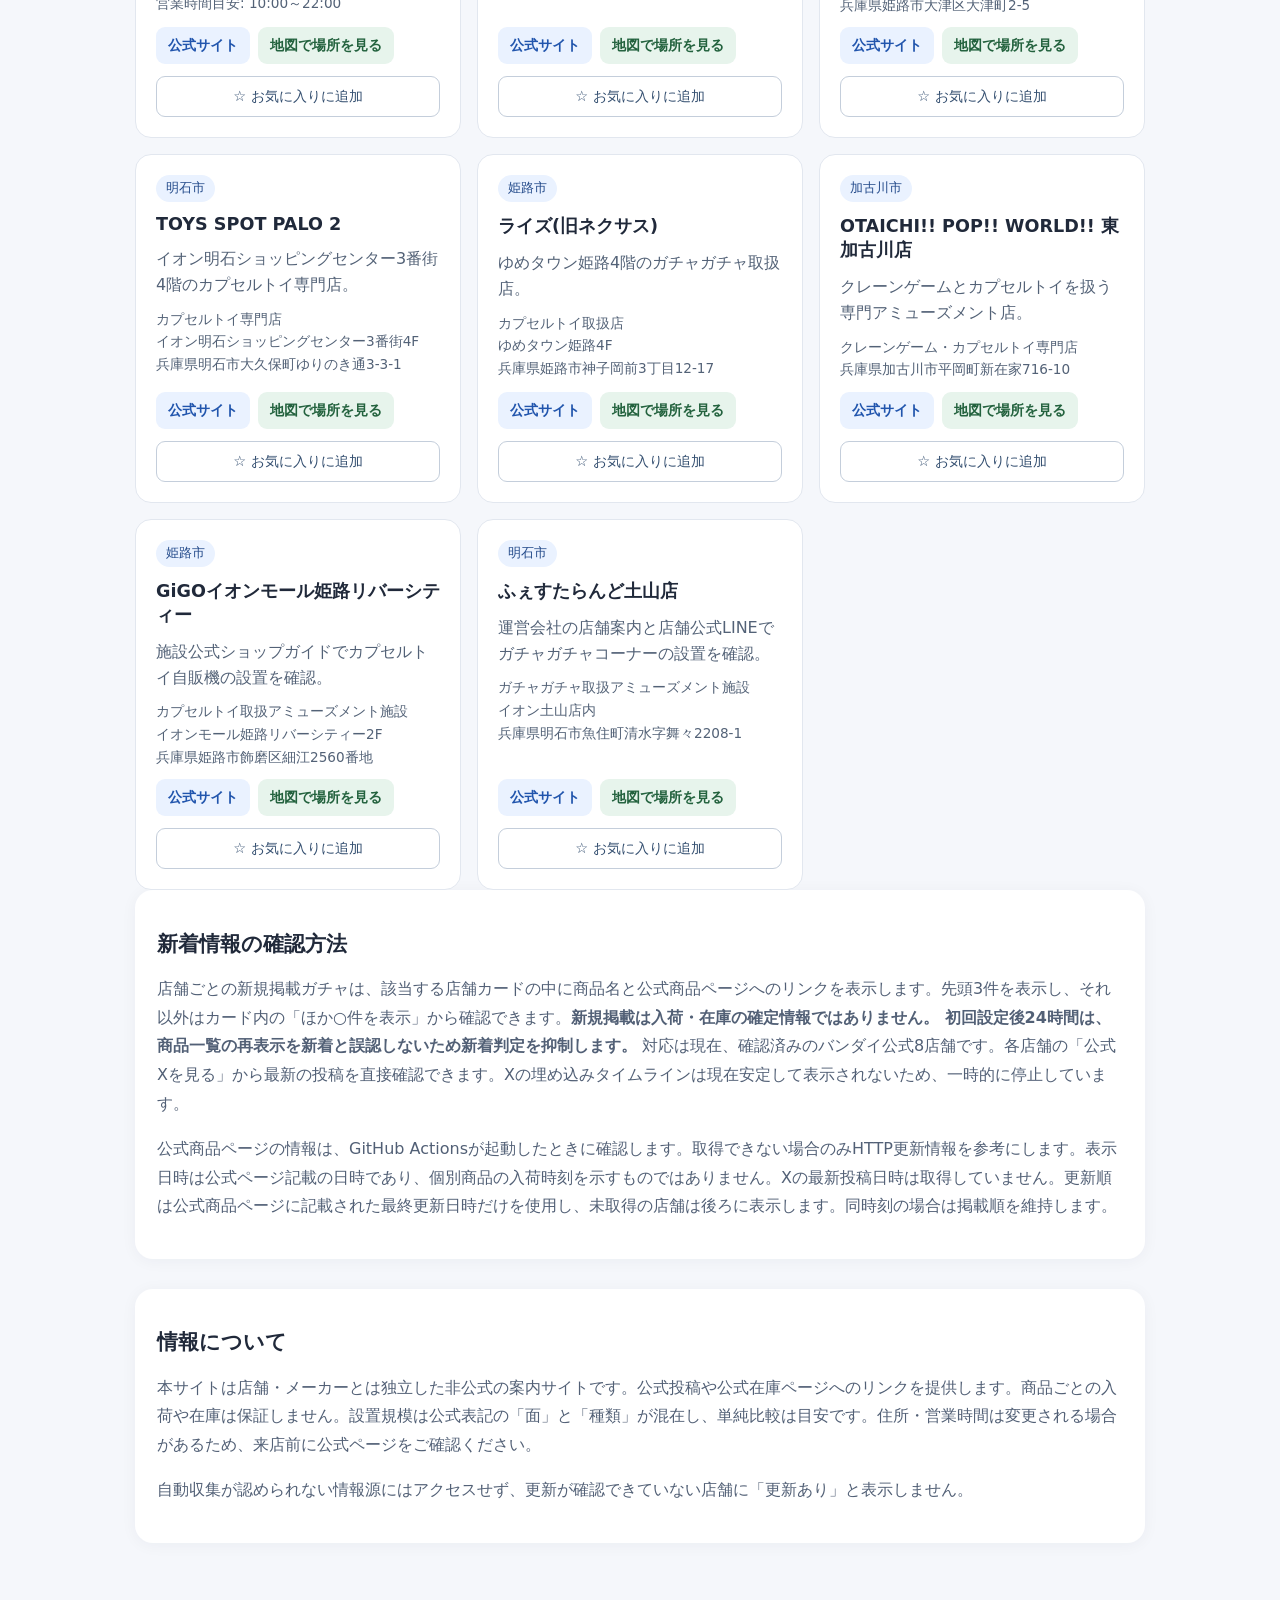
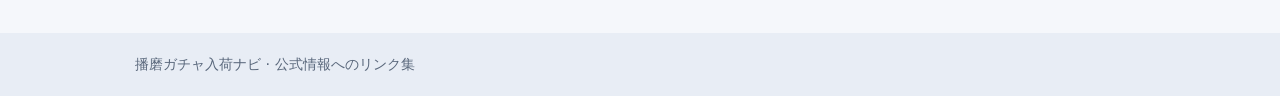
==== commit 3adc72e2: "fix(gacha): persist per-store seen URLs and explain initial 24-hour baseline" ====
--- a/index.html
+++ b/index.html
@@ -3,4 +3,4 @@
 <body><header><div class="wrap"><p class="eyebrow">HARIMA GACHA NAVI</p><h1>播磨ガチャ入荷ナビ</h1><p>公式情報を、近くの街から見つけよう。</p></div></header>
 <main class="wrap"><section class="intro"><h2>店舗の公式情報をまとめてチェック</h2><p>入荷・再入荷・完売の最新情報は、各店舗の公式発信をご確認ください。掲載店舗は順次追加します。</p><label for="city">市町村で絞り込む</label><select id="city"><option value="">すべての市町村</option></select><label for="category">店舗タイプで絞り込む</label><select id="category"><option value="">すべてのタイプ</option></select><label for="sort">並び替え</label><select id="sort"><option value="updated">公式商品ページの更新が新しい順</option><option value="default">標準順</option><option value="capacity">設置規模の大きい順（面・種類混在）</option><option value="name">店舗名順</option></select><label class="favorite-filter"><input id="exchange-only" type="checkbox"> 両替機情報が確認できた店舗のみ</label><label for="search">店舗名・施設名・住所で検索</label><input id="search" type="search" placeholder="店舗名・施設名・住所を入力"></section>
 <section class="notice"><h2>市町村別の店舗一覧</h2><p><a href="city/himeji/">姫路市</a> ・ <a href="city/kakogawa/">加古川市</a> ・ <a href="city/akashi/">明石市</a> ・ <a href="city/taishi/">太子町</a> ・ <a href="city/miki/">三木市</a> ・ <a href="city/takasago/">高砂市</a> ・ <a href="city/shiso/">宍粟市</a></p></section><section class="notice" hidden><h2>公式Xをまとめて確認</h2><p>下のボタンを押すと、登録店舗の公開タイムラインを一画面に表示します。投稿の新着判定や入荷保証は行いません。</p><label for="board-city">まとめ表示の市町村</label><select id="board-city"><option value="">すべての市町村</option></select><label class="favorite-filter"><input id="board-favorites" type="checkbox"> お気に入り店舗のみ</label><p id="board-count" aria-live="polite"></p><button id="show-board" type="button" aria-expanded="false">公式Xをまとめて表示</button><div id="timeline-board" class="timeline-board" hidden></div></section><section aria-live="polite"><div class="section-head"><h2>公式情報へのリンク</h2><span id="count"></span></div><div id="stores" class="grid"></div></section>
-<section class="notice"><h2>新着情報の確認方法</h2><p>店舗ごとの新規掲載ガチャは、該当する店舗カードの中に商品名と公式商品ページへのリンクを表示します。先頭3件を表示し、それ以外はカード内の「ほか○件を表示」から確認できます。<strong>新規掲載は入荷・在庫の確定情報ではありません。</strong> 対応は現在、確認済みのバンダイ公式8店舗です。各店舗の「公式Xを見る」から最新の投稿を直接確認できます。Xの埋め込みタイムラインは現在安定して表示されないため、一時的に停止しています。</p><p>公式商品ページの情報は、GitHub Actionsが起動したときに確認します。取得できない場合のみHTTP更新情報を参考にします。表示日時は公式ページ記載の日時であり、個別商品の入荷時刻を示すものではありません。Xの最新投稿日時は取得していません。更新順は公式商品ページに記載された最終更新日時だけを使用し、未取得の店舗は後ろに表示します。同時刻の場合は掲載順を維持します。</p></section><section class="notice"><h2>情報について</h2><p>本サイトは店舗・メーカーとは独立した非公式の案内サイトです。公式投稿や公式在庫ページへのリンクを提供します。商品ごとの入荷や在庫は保証しません。設置規模は公式表記の「面」と「種類」が混在し、単純比較は目安です。住所・営業時間は変更される場合があるため、来店前に公式ページをご確認ください。</p><p>自動収集が認められない情報源にはアクセスせず、更新が確認できていない店舗に「更新あり」と表示しません。</p></section></main><footer><div class="wrap">播磨ガチャ入荷ナビ · 公式情報へのリンク集</div></footer><script src="stores.js" defer></script><script src="favorites.js" defer></script><script src="store-card-gachas.js" defer></script><script src="app.js" defer></script><script src="x-embed.js" defer></script><script src="timeline-board.js" defer></script></body></html>+<section class="notice"><h2>新着情報の確認方法</h2><p>店舗ごとの新規掲載ガチャは、該当する店舗カードの中に商品名と公式商品ページへのリンクを表示します。先頭3件を表示し、それ以外はカード内の「ほか○件を表示」から確認できます。<strong>新規掲載は入荷・在庫の確定情報ではありません。 初回設定後24時間は、商品一覧の再表示を新着と誤認しないため新着判定を抑制します。</strong> 対応は現在、確認済みのバンダイ公式8店舗です。各店舗の「公式Xを見る」から最新の投稿を直接確認できます。Xの埋め込みタイムラインは現在安定して表示されないため、一時的に停止しています。</p><p>公式商品ページの情報は、GitHub Actionsが起動したときに確認します。取得できない場合のみHTTP更新情報を参考にします。表示日時は公式ページ記載の日時であり、個別商品の入荷時刻を示すものではありません。Xの最新投稿日時は取得していません。更新順は公式商品ページに記載された最終更新日時だけを使用し、未取得の店舗は後ろに表示します。同時刻の場合は掲載順を維持します。</p></section><section class="notice"><h2>情報について</h2><p>本サイトは店舗・メーカーとは独立した非公式の案内サイトです。公式投稿や公式在庫ページへのリンクを提供します。商品ごとの入荷や在庫は保証しません。設置規模は公式表記の「面」と「種類」が混在し、単純比較は目安です。住所・営業時間は変更される場合があるため、来店前に公式ページをご確認ください。</p><p>自動収集が認められない情報源にはアクセスせず、更新が確認できていない店舗に「更新あり」と表示しません。</p></section></main><footer><div class="wrap">播磨ガチャ入荷ナビ · 公式情報へのリンク集</div></footer><script src="stores.js" defer></script><script src="favorites.js" defer></script><script src="store-card-gachas.js" defer></script><script src="app.js" defer></script><script src="x-embed.js" defer></script><script src="timeline-board.js" defer></script></body></html>
--- a/style.css
+++ b/style.css
@@ -15,3 +15,15 @@
 .product-preview-list{padding-left:20px;display:grid;gap:10px}
 .product-preview-list li{line-height:1.65}
 .product-preview-store{font-size:.85rem;color:#5a677b}
+
+/* Store-specific newly listed gachas (official links, not confirmed stock). */
+.card-new-gachas{border-top:1px solid #e3e9f3;padding-top:12px;min-width:0}
+.card-new-gachas h4{font-size:.95rem;color:#224c88;margin:0 0 9px}
+.card-gacha-list{list-style:disc;padding-left:19px;margin:0;display:grid;gap:9px}
+.card-gacha-list li{overflow-wrap:anywhere;line-height:1.45}
+.card-gacha-list a{font-size:.91rem;font-weight:700}
+.card-gacha-list small{display:block;font-size:.74rem;color:#617187;margin-top:3px}
+.card-gacha-extra{margin-top:10px}
+.card-gacha-extra summary{font-size:.84rem;color:#2155ad;font-weight:700;cursor:pointer}
+.card-gacha-extra .card-gacha-list{margin-top:9px}
+.card-gacha-note{display:block;font-size:.75rem;line-height:1.5;color:#667486;margin-top:12px}
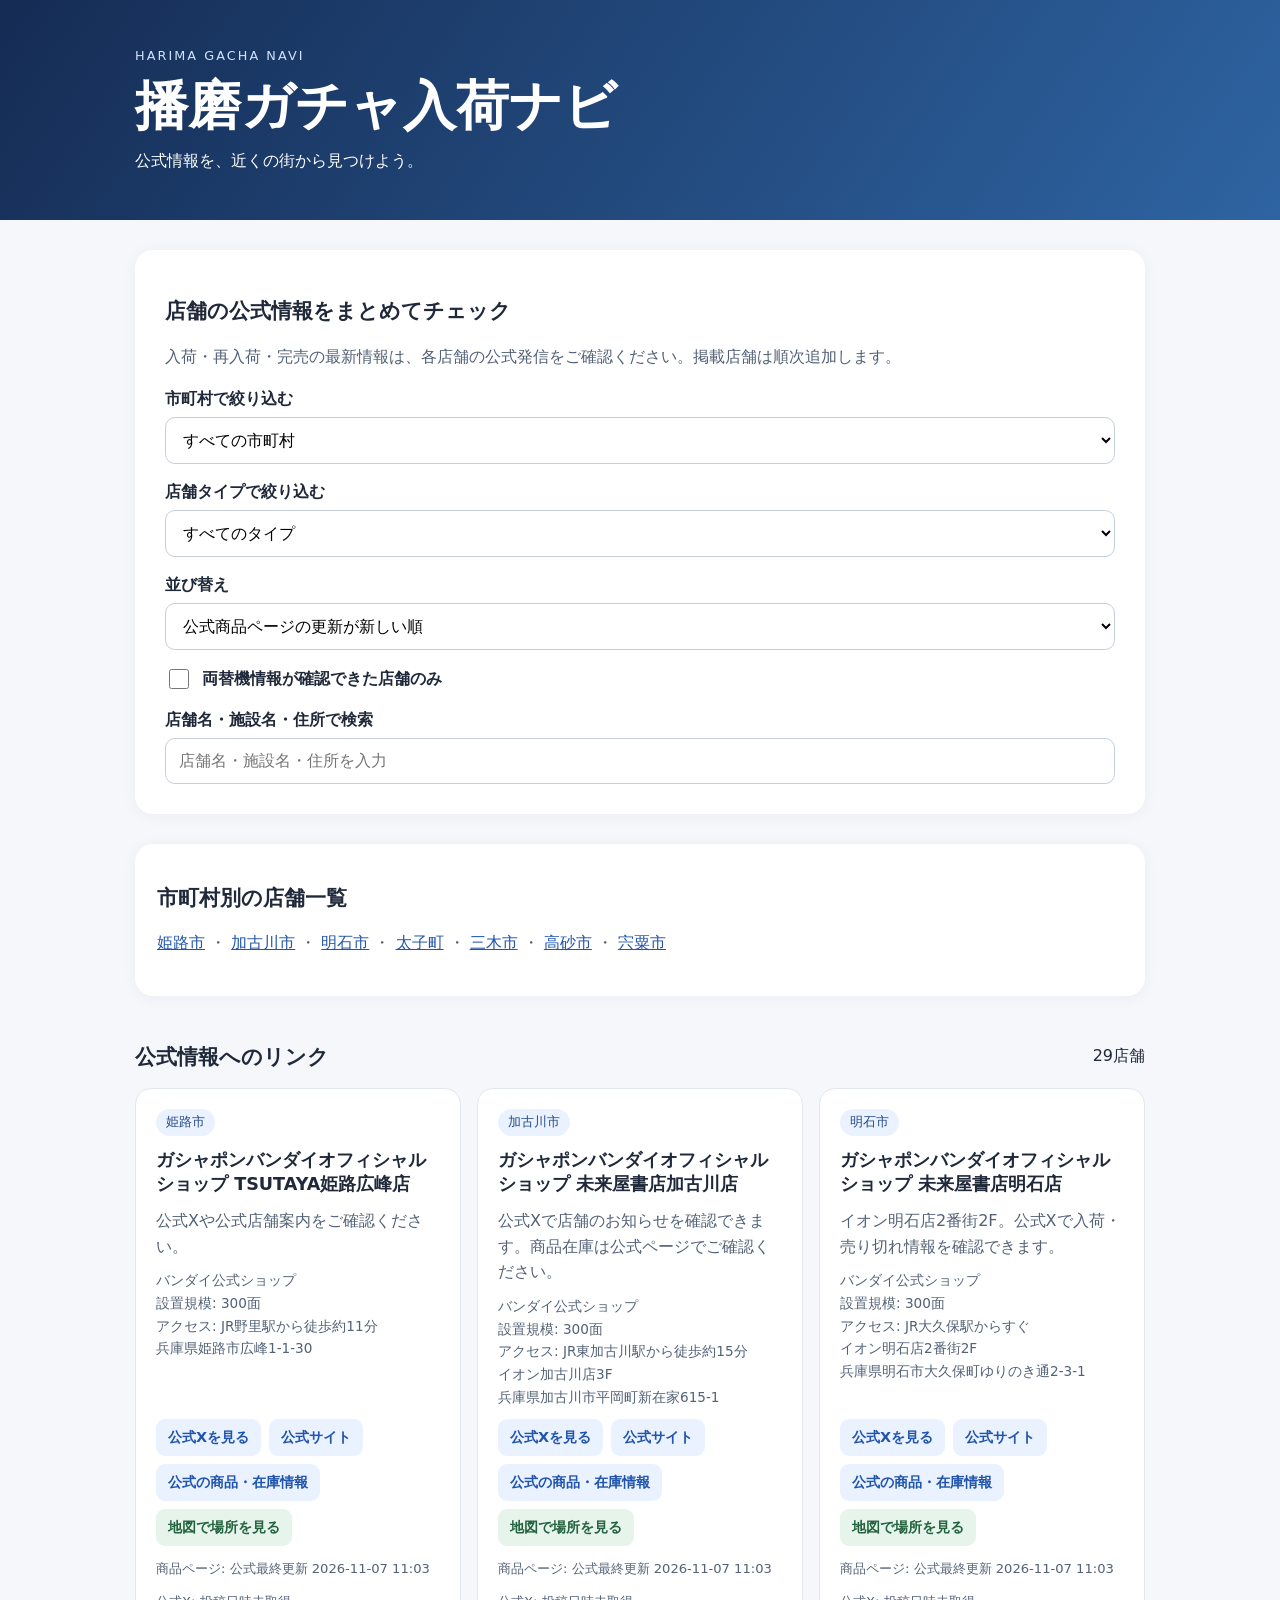
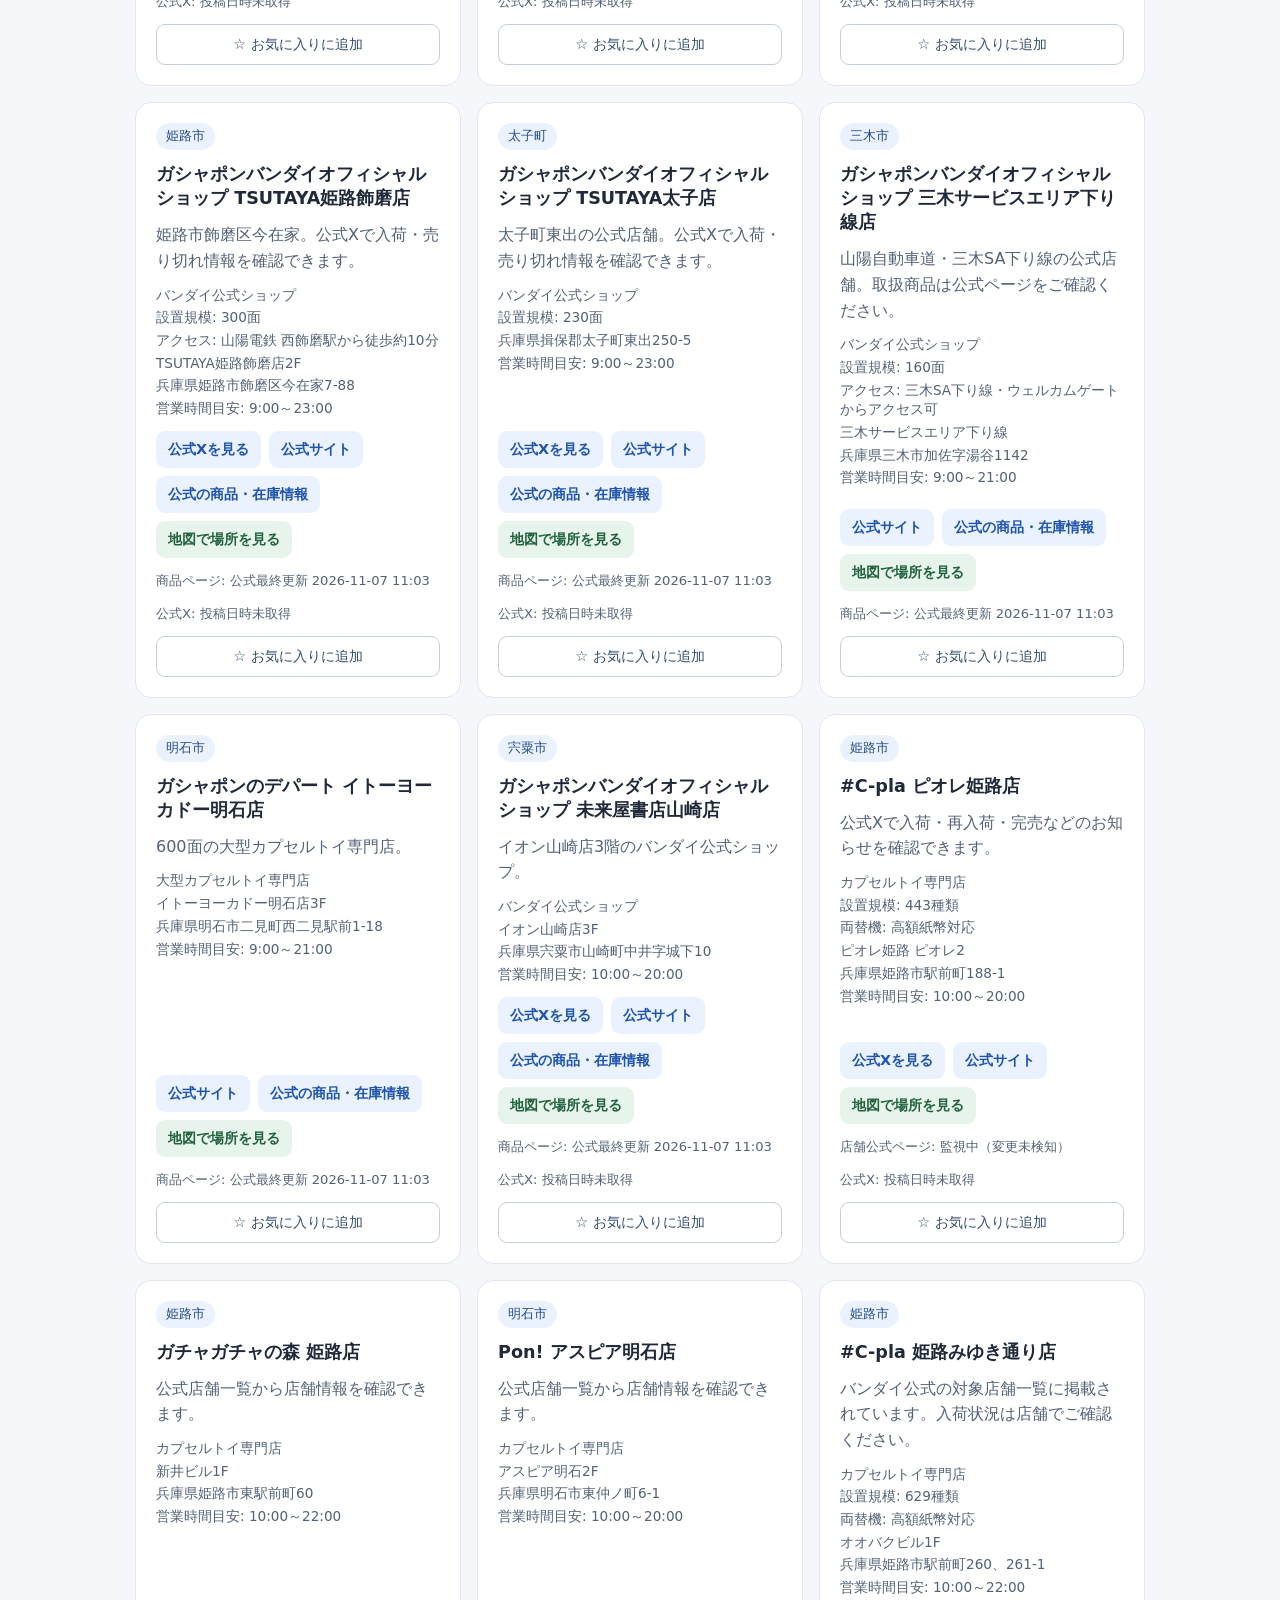
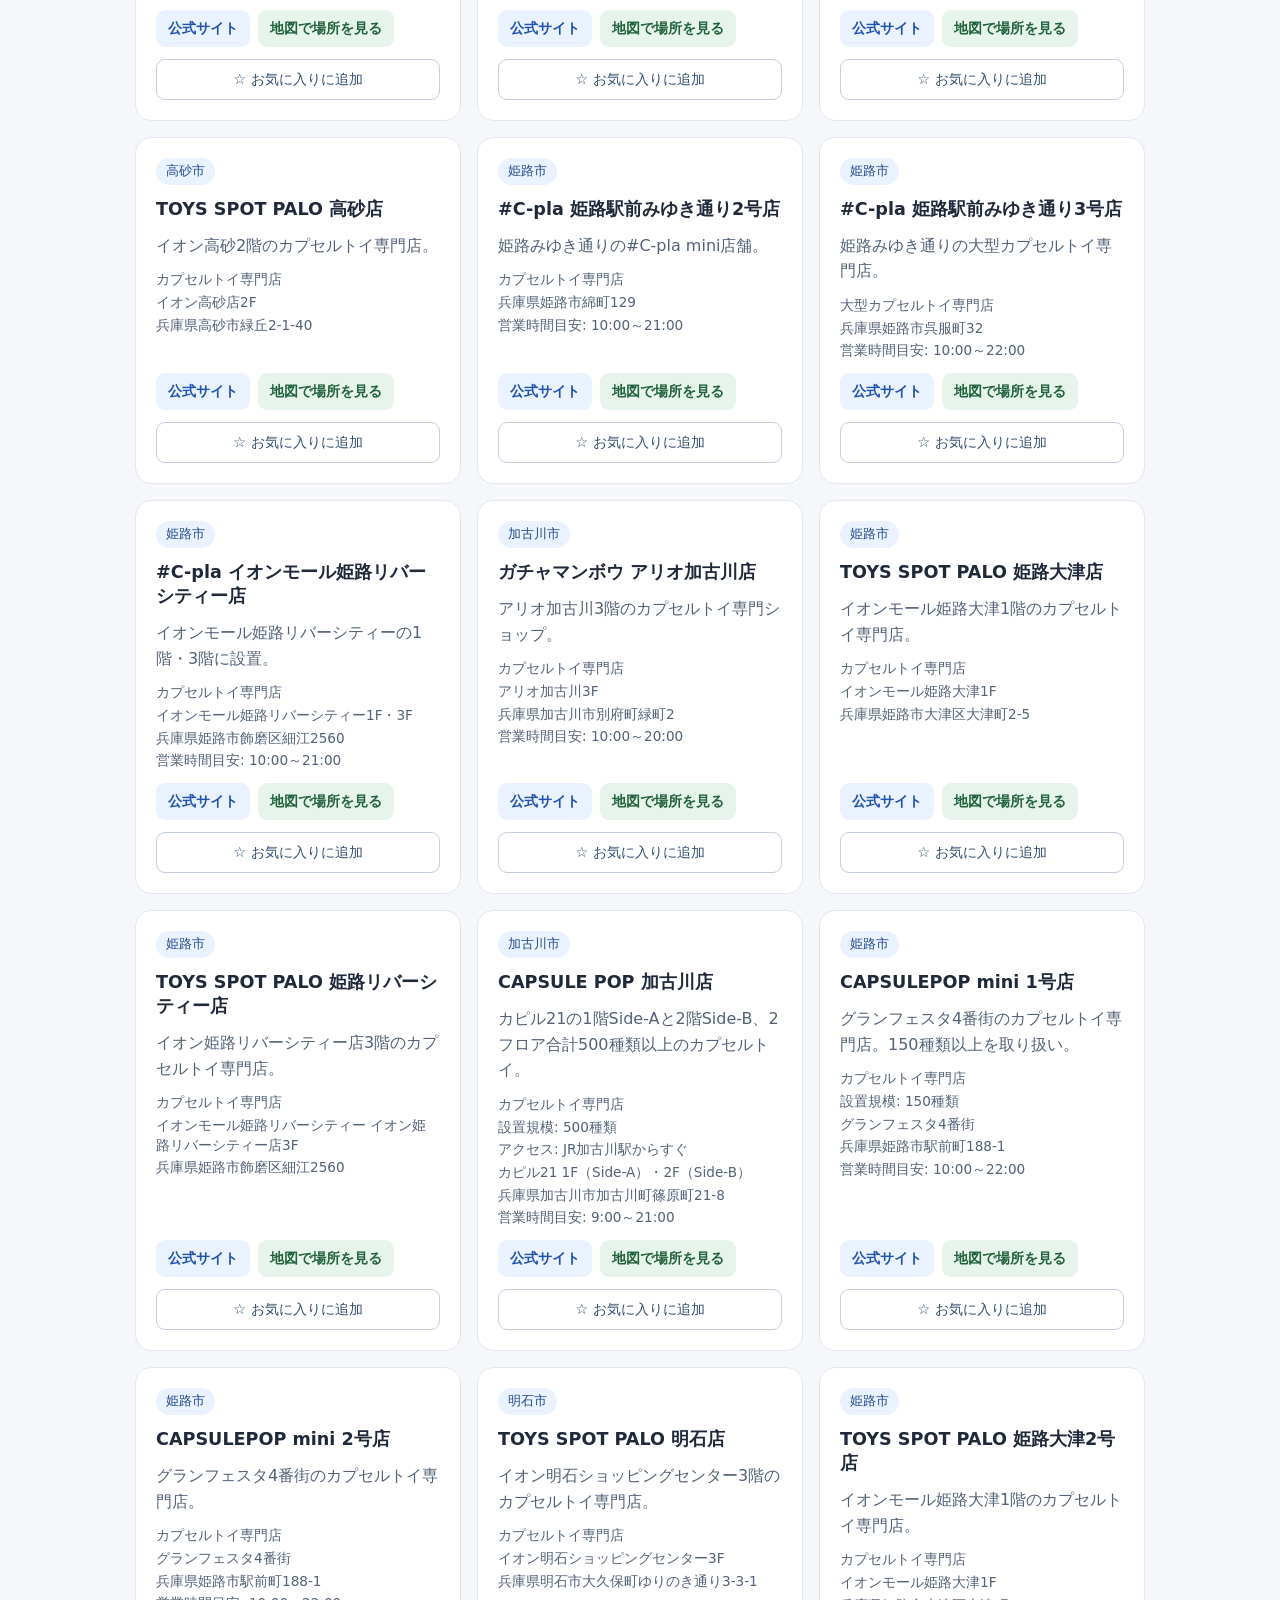
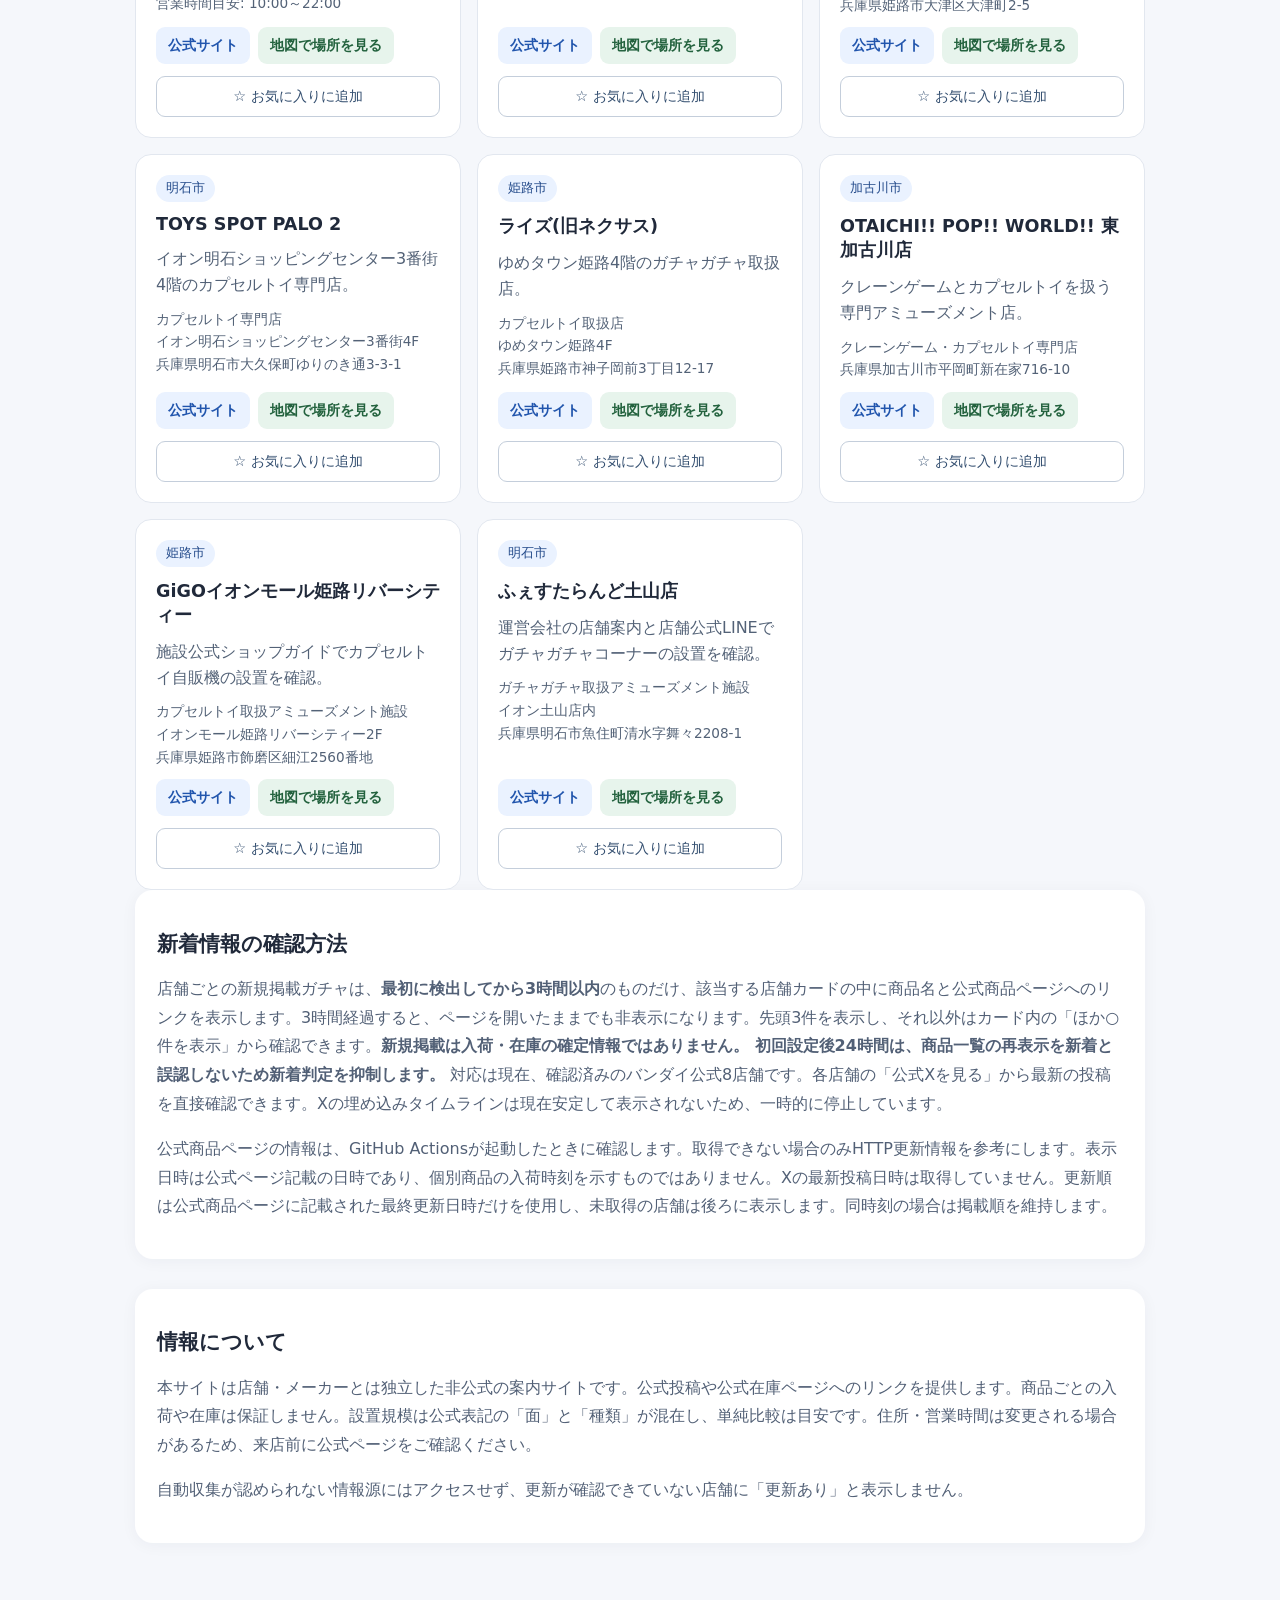
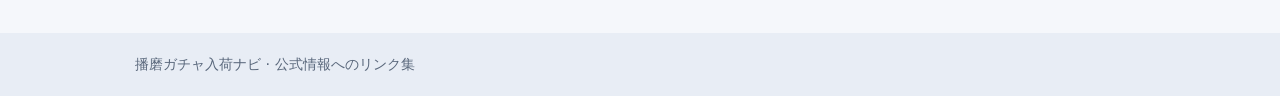
==== commit 99a08d38: "docs(gacha): explain three-hour new listing visibility on homepage" ====
--- a/index.html
+++ b/index.html
@@ -3,4 +3,4 @@
 <body><header><div class="wrap"><p class="eyebrow">HARIMA GACHA NAVI</p><h1>播磨ガチャ入荷ナビ</h1><p>公式情報を、近くの街から見つけよう。</p></div></header>
 <main class="wrap"><section class="intro"><h2>店舗の公式情報をまとめてチェック</h2><p>入荷・再入荷・完売の最新情報は、各店舗の公式発信をご確認ください。掲載店舗は順次追加します。</p><label for="city">市町村で絞り込む</label><select id="city"><option value="">すべての市町村</option></select><label for="category">店舗タイプで絞り込む</label><select id="category"><option value="">すべてのタイプ</option></select><label for="sort">並び替え</label><select id="sort"><option value="updated">公式商品ページの更新が新しい順</option><option value="default">標準順</option><option value="capacity">設置規模の大きい順（面・種類混在）</option><option value="name">店舗名順</option></select><label class="favorite-filter"><input id="exchange-only" type="checkbox"> 両替機情報が確認できた店舗のみ</label><label for="search">店舗名・施設名・住所で検索</label><input id="search" type="search" placeholder="店舗名・施設名・住所を入力"></section>
 <section class="notice"><h2>市町村別の店舗一覧</h2><p><a href="city/himeji/">姫路市</a> ・ <a href="city/kakogawa/">加古川市</a> ・ <a href="city/akashi/">明石市</a> ・ <a href="city/taishi/">太子町</a> ・ <a href="city/miki/">三木市</a> ・ <a href="city/takasago/">高砂市</a> ・ <a href="city/shiso/">宍粟市</a></p></section><section class="notice" hidden><h2>公式Xをまとめて確認</h2><p>下のボタンを押すと、登録店舗の公開タイムラインを一画面に表示します。投稿の新着判定や入荷保証は行いません。</p><label for="board-city">まとめ表示の市町村</label><select id="board-city"><option value="">すべての市町村</option></select><label class="favorite-filter"><input id="board-favorites" type="checkbox"> お気に入り店舗のみ</label><p id="board-count" aria-live="polite"></p><button id="show-board" type="button" aria-expanded="false">公式Xをまとめて表示</button><div id="timeline-board" class="timeline-board" hidden></div></section><section aria-live="polite"><div class="section-head"><h2>公式情報へのリンク</h2><span id="count"></span></div><div id="stores" class="grid"></div></section>
-<section class="notice"><h2>新着情報の確認方法</h2><p>店舗ごとの新規掲載ガチャは、該当する店舗カードの中に商品名と公式商品ページへのリンクを表示します。先頭3件を表示し、それ以外はカード内の「ほか○件を表示」から確認できます。<strong>新規掲載は入荷・在庫の確定情報ではありません。 初回設定後24時間は、商品一覧の再表示を新着と誤認しないため新着判定を抑制します。</strong> 対応は現在、確認済みのバンダイ公式8店舗です。各店舗の「公式Xを見る」から最新の投稿を直接確認できます。Xの埋め込みタイムラインは現在安定して表示されないため、一時的に停止しています。</p><p>公式商品ページの情報は、GitHub Actionsが起動したときに確認します。取得できない場合のみHTTP更新情報を参考にします。表示日時は公式ページ記載の日時であり、個別商品の入荷時刻を示すものではありません。Xの最新投稿日時は取得していません。更新順は公式商品ページに記載された最終更新日時だけを使用し、未取得の店舗は後ろに表示します。同時刻の場合は掲載順を維持します。</p></section><section class="notice"><h2>情報について</h2><p>本サイトは店舗・メーカーとは独立した非公式の案内サイトです。公式投稿や公式在庫ページへのリンクを提供します。商品ごとの入荷や在庫は保証しません。設置規模は公式表記の「面」と「種類」が混在し、単純比較は目安です。住所・営業時間は変更される場合があるため、来店前に公式ページをご確認ください。</p><p>自動収集が認められない情報源にはアクセスせず、更新が確認できていない店舗に「更新あり」と表示しません。</p></section></main><footer><div class="wrap">播磨ガチャ入荷ナビ · 公式情報へのリンク集</div></footer><script src="stores.js" defer></script><script src="favorites.js" defer></script><script src="store-card-gachas.js" defer></script><script src="app.js" defer></script><script src="x-embed.js" defer></script><script src="timeline-board.js" defer></script></body></html>+<section class="notice"><h2>新着情報の確認方法</h2><p>店舗ごとの新規掲載ガチャは、<strong>最初に検出してから3時間以内</strong>のものだけ、該当する店舗カードの中に商品名と公式商品ページへのリンクを表示します。3時間経過すると、ページを開いたままでも非表示になります。先頭3件を表示し、それ以外はカード内の「ほか○件を表示」から確認できます。<strong>新規掲載は入荷・在庫の確定情報ではありません。 初回設定後24時間は、商品一覧の再表示を新着と誤認しないため新着判定を抑制します。</strong> 対応は現在、確認済みのバンダイ公式8店舗です。各店舗の「公式Xを見る」から最新の投稿を直接確認できます。Xの埋め込みタイムラインは現在安定して表示されないため、一時的に停止しています。</p><p>公式商品ページの情報は、GitHub Actionsが起動したときに確認します。取得できない場合のみHTTP更新情報を参考にします。表示日時は公式ページ記載の日時であり、個別商品の入荷時刻を示すものではありません。Xの最新投稿日時は取得していません。更新順は公式商品ページに記載された最終更新日時だけを使用し、未取得の店舗は後ろに表示します。同時刻の場合は掲載順を維持します。</p></section><section class="notice"><h2>情報について</h2><p>本サイトは店舗・メーカーとは独立した非公式の案内サイトです。公式投稿や公式在庫ページへのリンクを提供します。商品ごとの入荷や在庫は保証しません。設置規模は公式表記の「面」と「種類」が混在し、単純比較は目安です。住所・営業時間は変更される場合があるため、来店前に公式ページをご確認ください。</p><p>自動収集が認められない情報源にはアクセスせず、更新が確認できていない店舗に「更新あり」と表示しません。</p></section></main><footer><div class="wrap">播磨ガチャ入荷ナビ · 公式情報へのリンク集</div></footer><script src="stores.js" defer></script><script src="favorites.js" defer></script><script src="store-card-gachas.js" defer></script><script src="app.js" defer></script><script src="x-embed.js" defer></script><script src="timeline-board.js" defer></script></body></html>
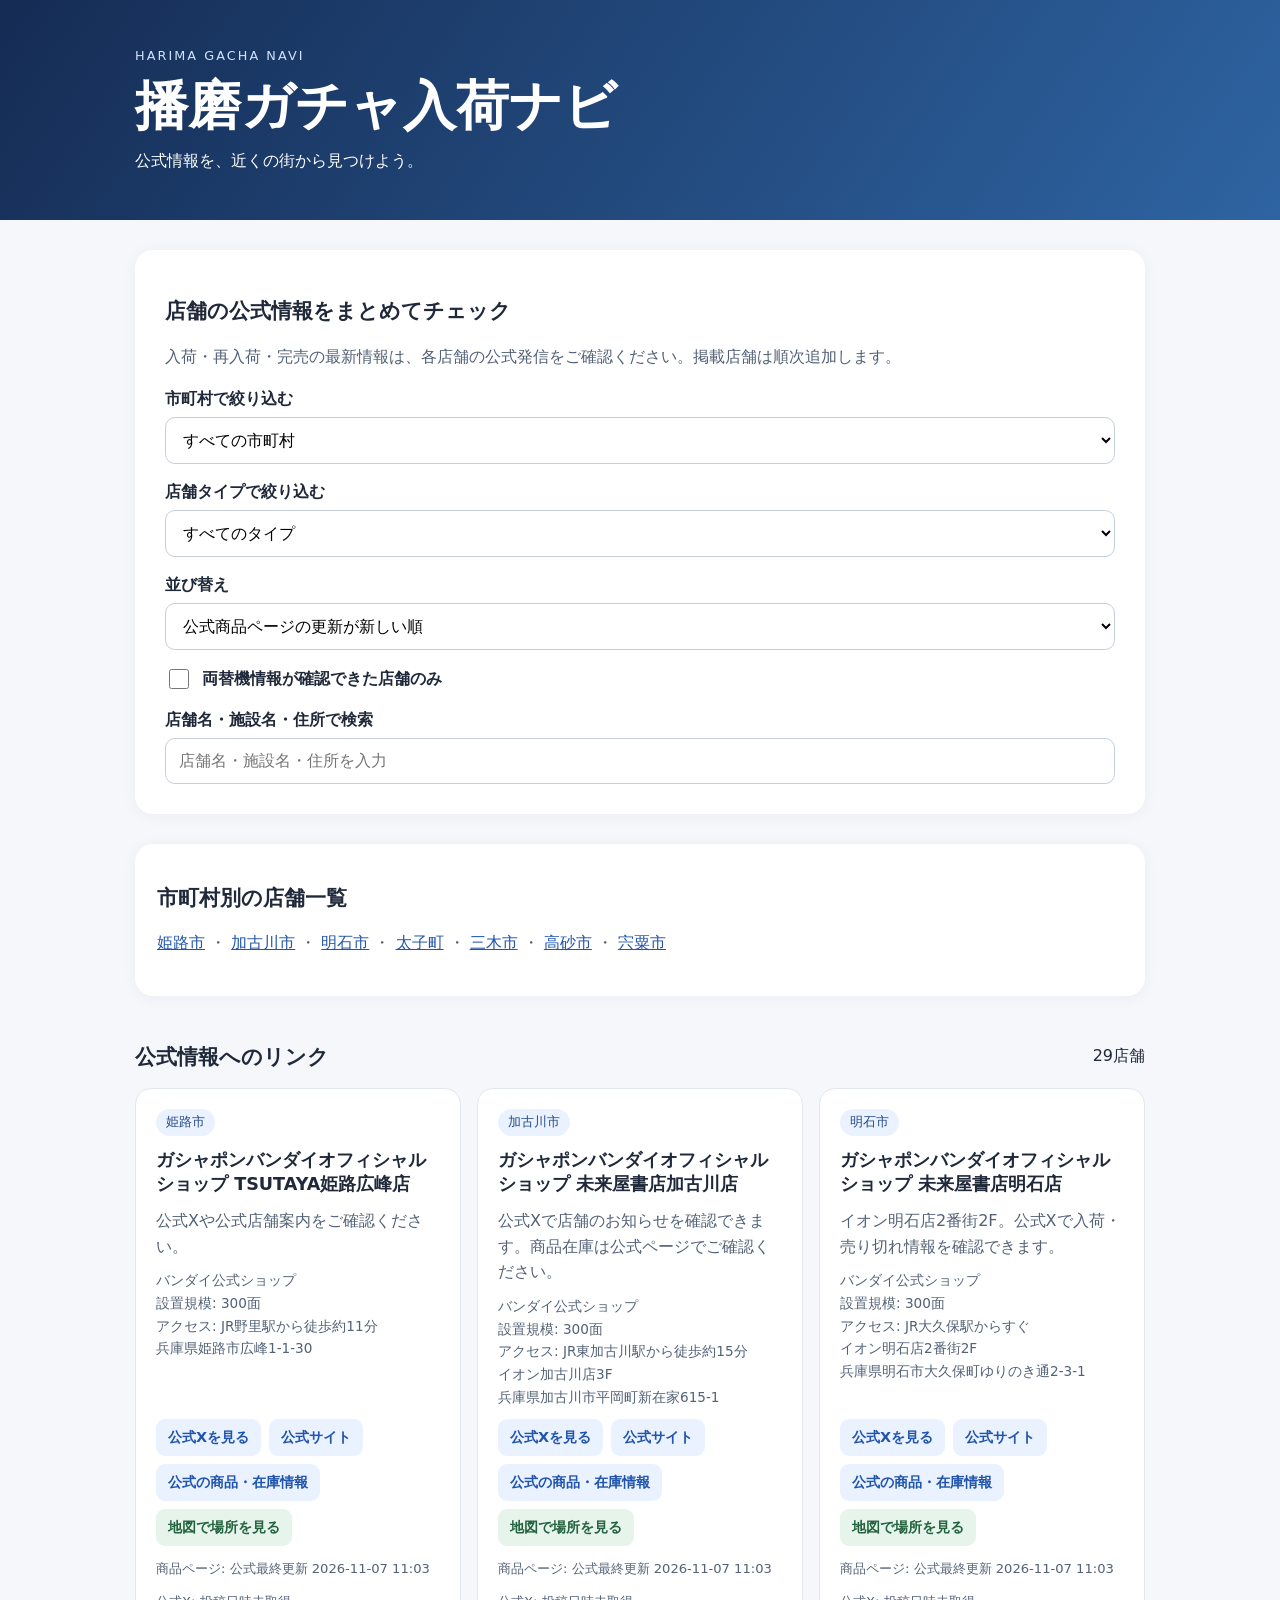
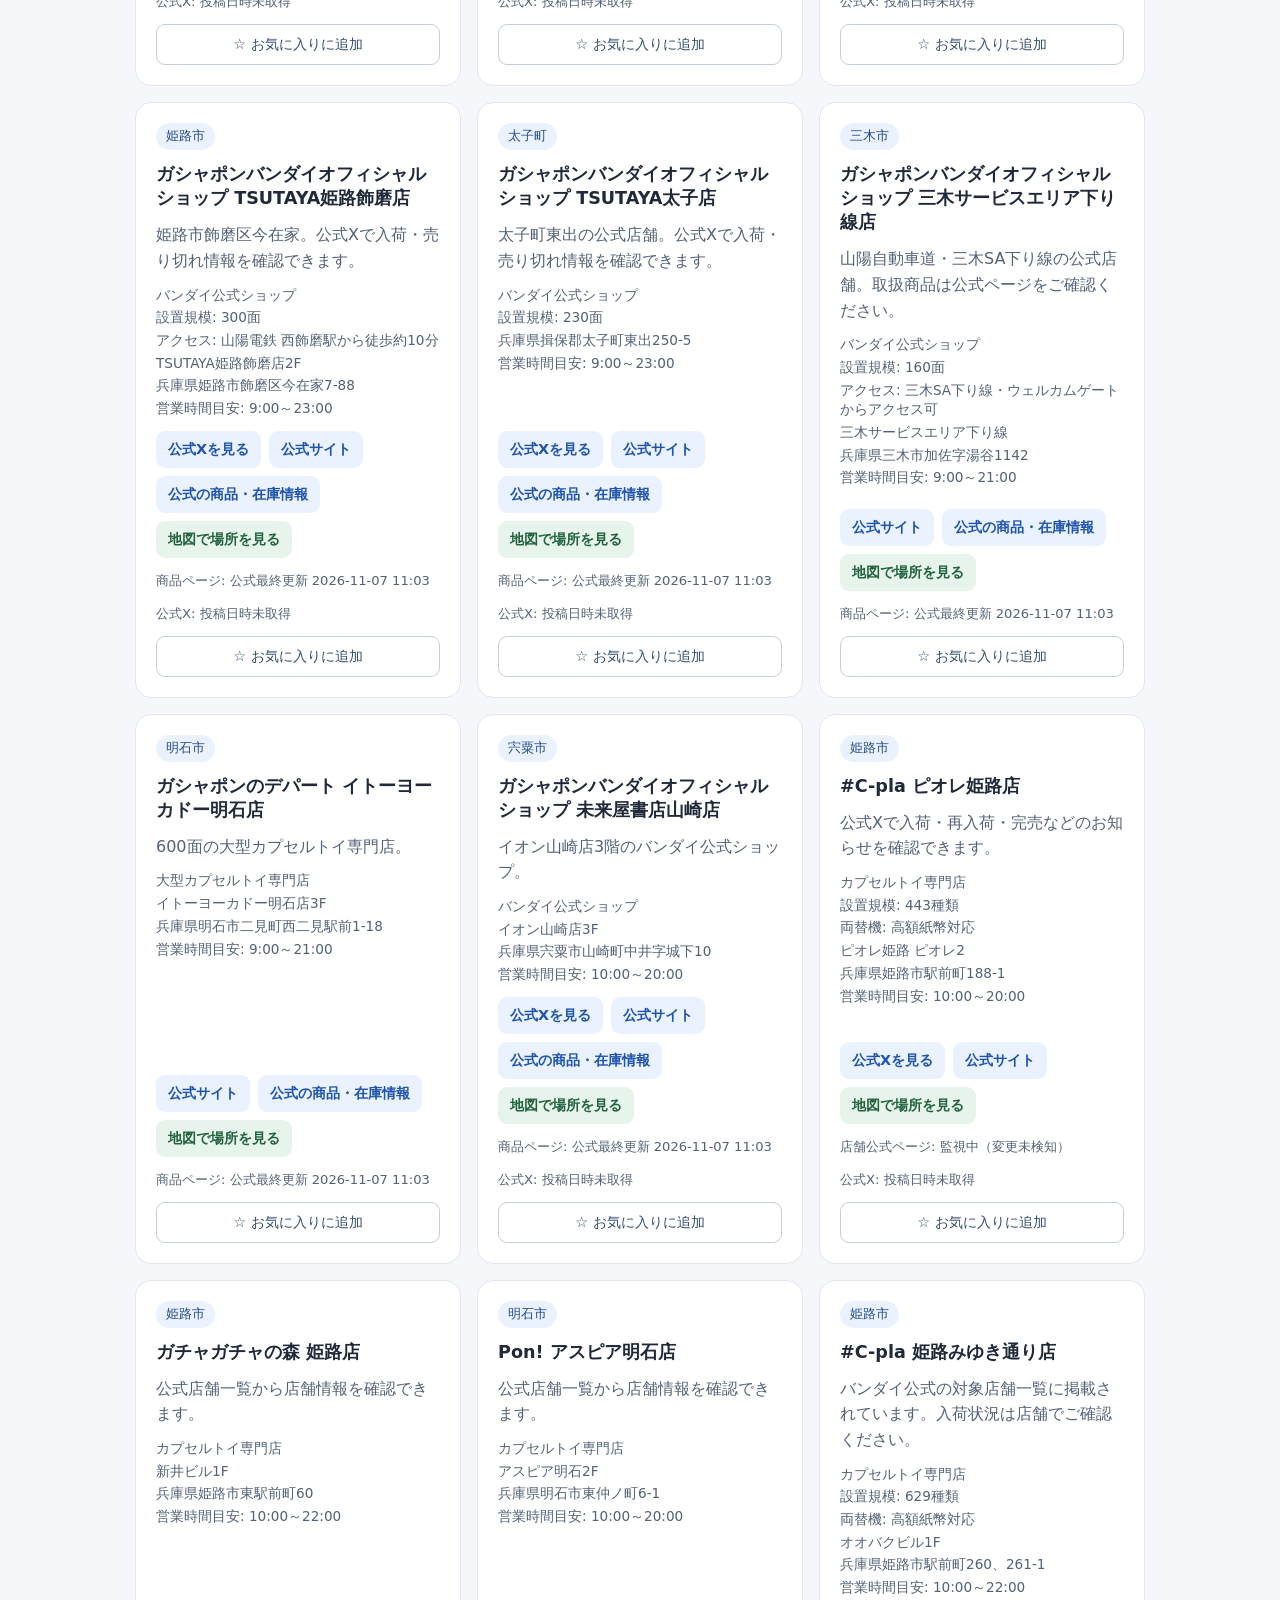
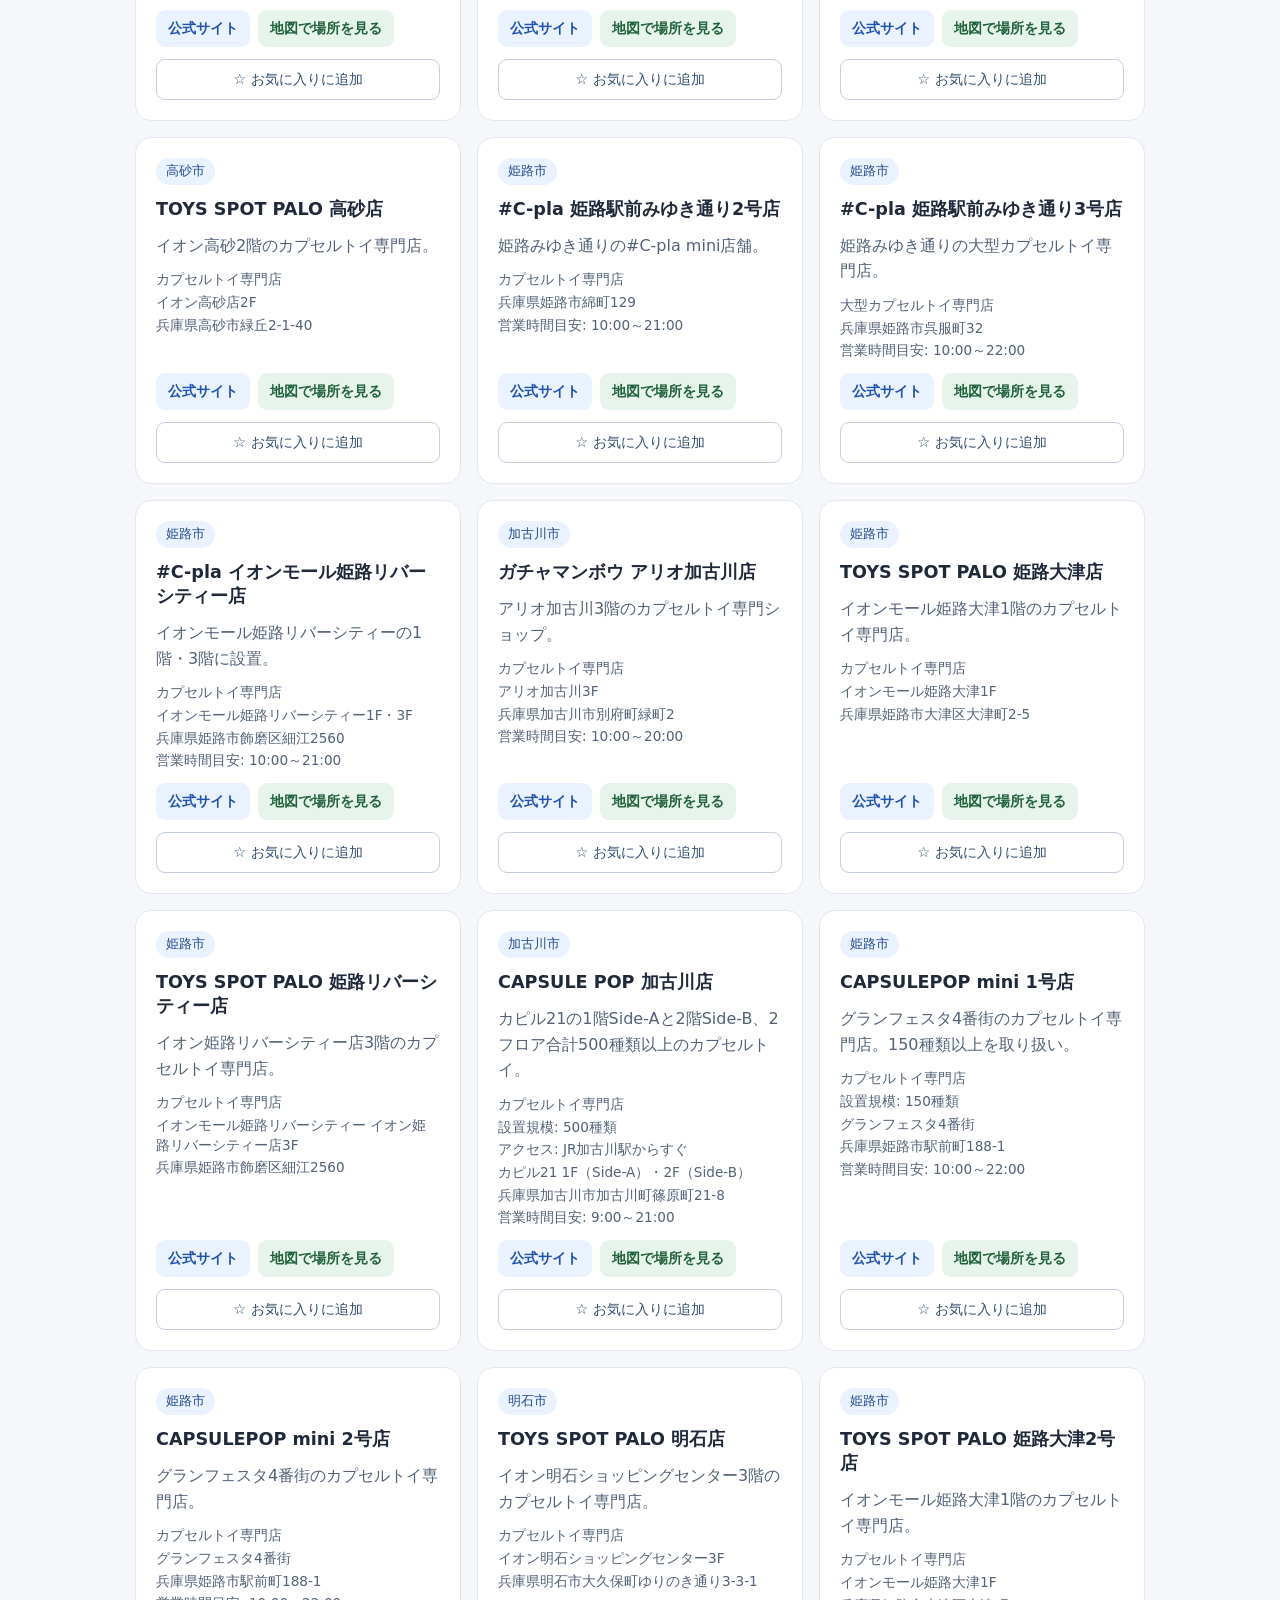
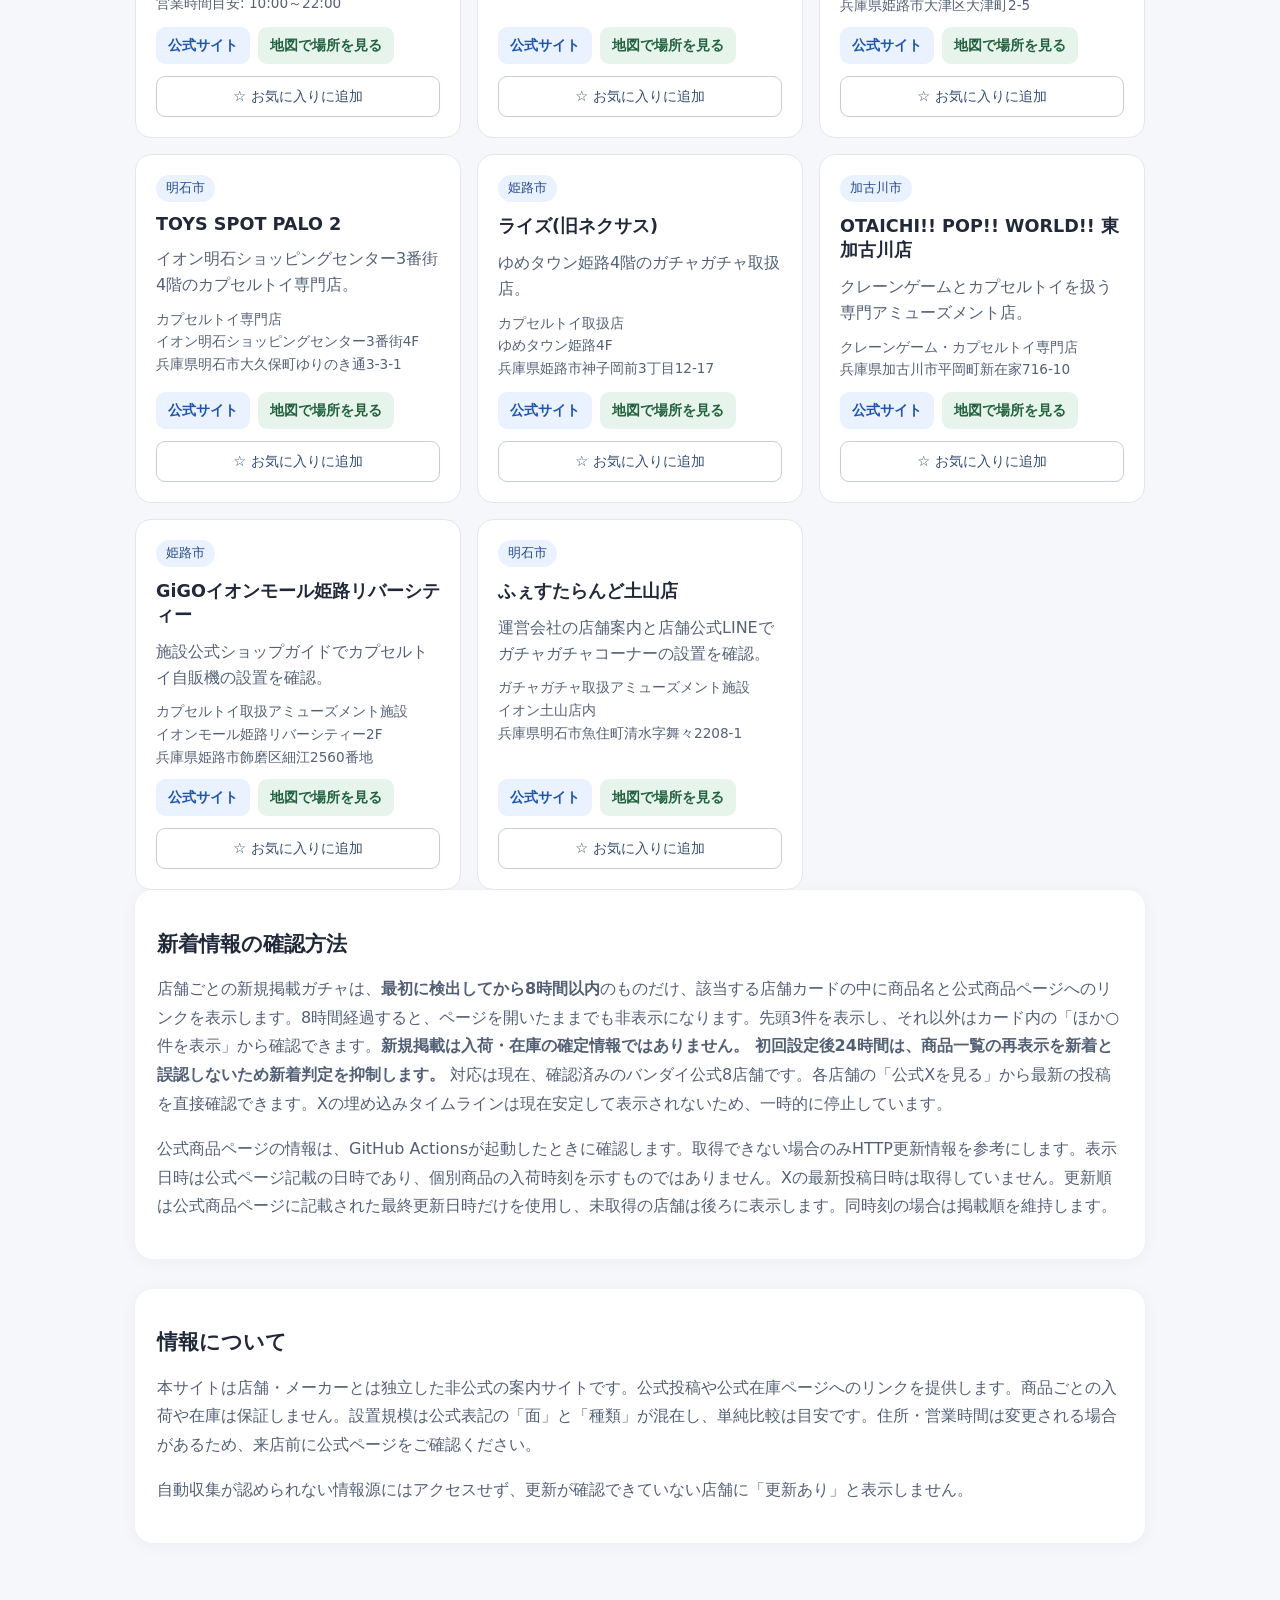
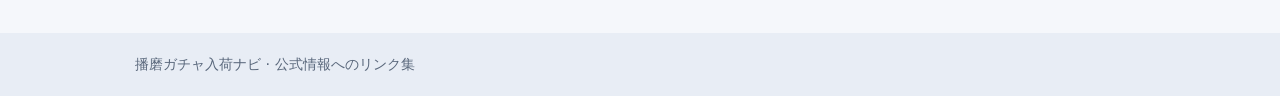
==== commit 993deb58: "docs(gacha): explain eight-hour detection display" ====
--- a/index.html
+++ b/index.html
@@ -3,4 +3,4 @@
 <body><header><div class="wrap"><p class="eyebrow">HARIMA GACHA NAVI</p><h1>播磨ガチャ入荷ナビ</h1><p>公式情報を、近くの街から見つけよう。</p></div></header>
 <main class="wrap"><section class="intro"><h2>店舗の公式情報をまとめてチェック</h2><p>入荷・再入荷・完売の最新情報は、各店舗の公式発信をご確認ください。掲載店舗は順次追加します。</p><label for="city">市町村で絞り込む</label><select id="city"><option value="">すべての市町村</option></select><label for="category">店舗タイプで絞り込む</label><select id="category"><option value="">すべてのタイプ</option></select><label for="sort">並び替え</label><select id="sort"><option value="updated">公式商品ページの更新が新しい順</option><option value="default">標準順</option><option value="capacity">設置規模の大きい順（面・種類混在）</option><option value="name">店舗名順</option></select><label class="favorite-filter"><input id="exchange-only" type="checkbox"> 両替機情報が確認できた店舗のみ</label><label for="search">店舗名・施設名・住所で検索</label><input id="search" type="search" placeholder="店舗名・施設名・住所を入力"></section>
 <section class="notice"><h2>市町村別の店舗一覧</h2><p><a href="city/himeji/">姫路市</a> ・ <a href="city/kakogawa/">加古川市</a> ・ <a href="city/akashi/">明石市</a> ・ <a href="city/taishi/">太子町</a> ・ <a href="city/miki/">三木市</a> ・ <a href="city/takasago/">高砂市</a> ・ <a href="city/shiso/">宍粟市</a></p></section><section class="notice" hidden><h2>公式Xをまとめて確認</h2><p>下のボタンを押すと、登録店舗の公開タイムラインを一画面に表示します。投稿の新着判定や入荷保証は行いません。</p><label for="board-city">まとめ表示の市町村</label><select id="board-city"><option value="">すべての市町村</option></select><label class="favorite-filter"><input id="board-favorites" type="checkbox"> お気に入り店舗のみ</label><p id="board-count" aria-live="polite"></p><button id="show-board" type="button" aria-expanded="false">公式Xをまとめて表示</button><div id="timeline-board" class="timeline-board" hidden></div></section><section aria-live="polite"><div class="section-head"><h2>公式情報へのリンク</h2><span id="count"></span></div><div id="stores" class="grid"></div></section>
-<section class="notice"><h2>新着情報の確認方法</h2><p>店舗ごとの新規掲載ガチャは、<strong>最初に検出してから3時間以内</strong>のものだけ、該当する店舗カードの中に商品名と公式商品ページへのリンクを表示します。3時間経過すると、ページを開いたままでも非表示になります。先頭3件を表示し、それ以外はカード内の「ほか○件を表示」から確認できます。<strong>新規掲載は入荷・在庫の確定情報ではありません。 初回設定後24時間は、商品一覧の再表示を新着と誤認しないため新着判定を抑制します。</strong> 対応は現在、確認済みのバンダイ公式8店舗です。各店舗の「公式Xを見る」から最新の投稿を直接確認できます。Xの埋め込みタイムラインは現在安定して表示されないため、一時的に停止しています。</p><p>公式商品ページの情報は、GitHub Actionsが起動したときに確認します。取得できない場合のみHTTP更新情報を参考にします。表示日時は公式ページ記載の日時であり、個別商品の入荷時刻を示すものではありません。Xの最新投稿日時は取得していません。更新順は公式商品ページに記載された最終更新日時だけを使用し、未取得の店舗は後ろに表示します。同時刻の場合は掲載順を維持します。</p></section><section class="notice"><h2>情報について</h2><p>本サイトは店舗・メーカーとは独立した非公式の案内サイトです。公式投稿や公式在庫ページへのリンクを提供します。商品ごとの入荷や在庫は保証しません。設置規模は公式表記の「面」と「種類」が混在し、単純比較は目安です。住所・営業時間は変更される場合があるため、来店前に公式ページをご確認ください。</p><p>自動収集が認められない情報源にはアクセスせず、更新が確認できていない店舗に「更新あり」と表示しません。</p></section></main><footer><div class="wrap">播磨ガチャ入荷ナビ · 公式情報へのリンク集</div></footer><script src="stores.js" defer></script><script src="favorites.js" defer></script><script src="store-card-gachas.js" defer></script><script src="app.js" defer></script><script src="x-embed.js" defer></script><script src="timeline-board.js" defer></script></body></html>+<section class="notice"><h2>新着情報の確認方法</h2><p>店舗ごとの新規掲載ガチャは、<strong>最初に検出してから8時間以内</strong>のものだけ、該当する店舗カードの中に商品名と公式商品ページへのリンクを表示します。8時間経過すると、ページを開いたままでも非表示になります。先頭3件を表示し、それ以外はカード内の「ほか○件を表示」から確認できます。<strong>新規掲載は入荷・在庫の確定情報ではありません。 初回設定後24時間は、商品一覧の再表示を新着と誤認しないため新着判定を抑制します。</strong> 対応は現在、確認済みのバンダイ公式8店舗です。各店舗の「公式Xを見る」から最新の投稿を直接確認できます。Xの埋め込みタイムラインは現在安定して表示されないため、一時的に停止しています。</p><p>公式商品ページの情報は、GitHub Actionsが起動したときに確認します。取得できない場合のみHTTP更新情報を参考にします。表示日時は公式ページ記載の日時であり、個別商品の入荷時刻を示すものではありません。Xの最新投稿日時は取得していません。更新順は公式商品ページに記載された最終更新日時だけを使用し、未取得の店舗は後ろに表示します。同時刻の場合は掲載順を維持します。</p></section><section class="notice"><h2>情報について</h2><p>本サイトは店舗・メーカーとは独立した非公式の案内サイトです。公式投稿や公式在庫ページへのリンクを提供します。商品ごとの入荷や在庫は保証しません。設置規模は公式表記の「面」と「種類」が混在し、単純比較は目安です。住所・営業時間は変更される場合があるため、来店前に公式ページをご確認ください。</p><p>自動収集が認められない情報源にはアクセスせず、更新が確認できていない店舗に「更新あり」と表示しません。</p></section></main><footer><div class="wrap">播磨ガチャ入荷ナビ · 公式情報へのリンク集</div></footer><script src="stores.js" defer></script><script src="favorites.js" defer></script><script src="store-card-gachas.js" defer></script><script src="app.js" defer></script><script src="x-embed.js" defer></script><script src="timeline-board.js" defer></script></body></html>
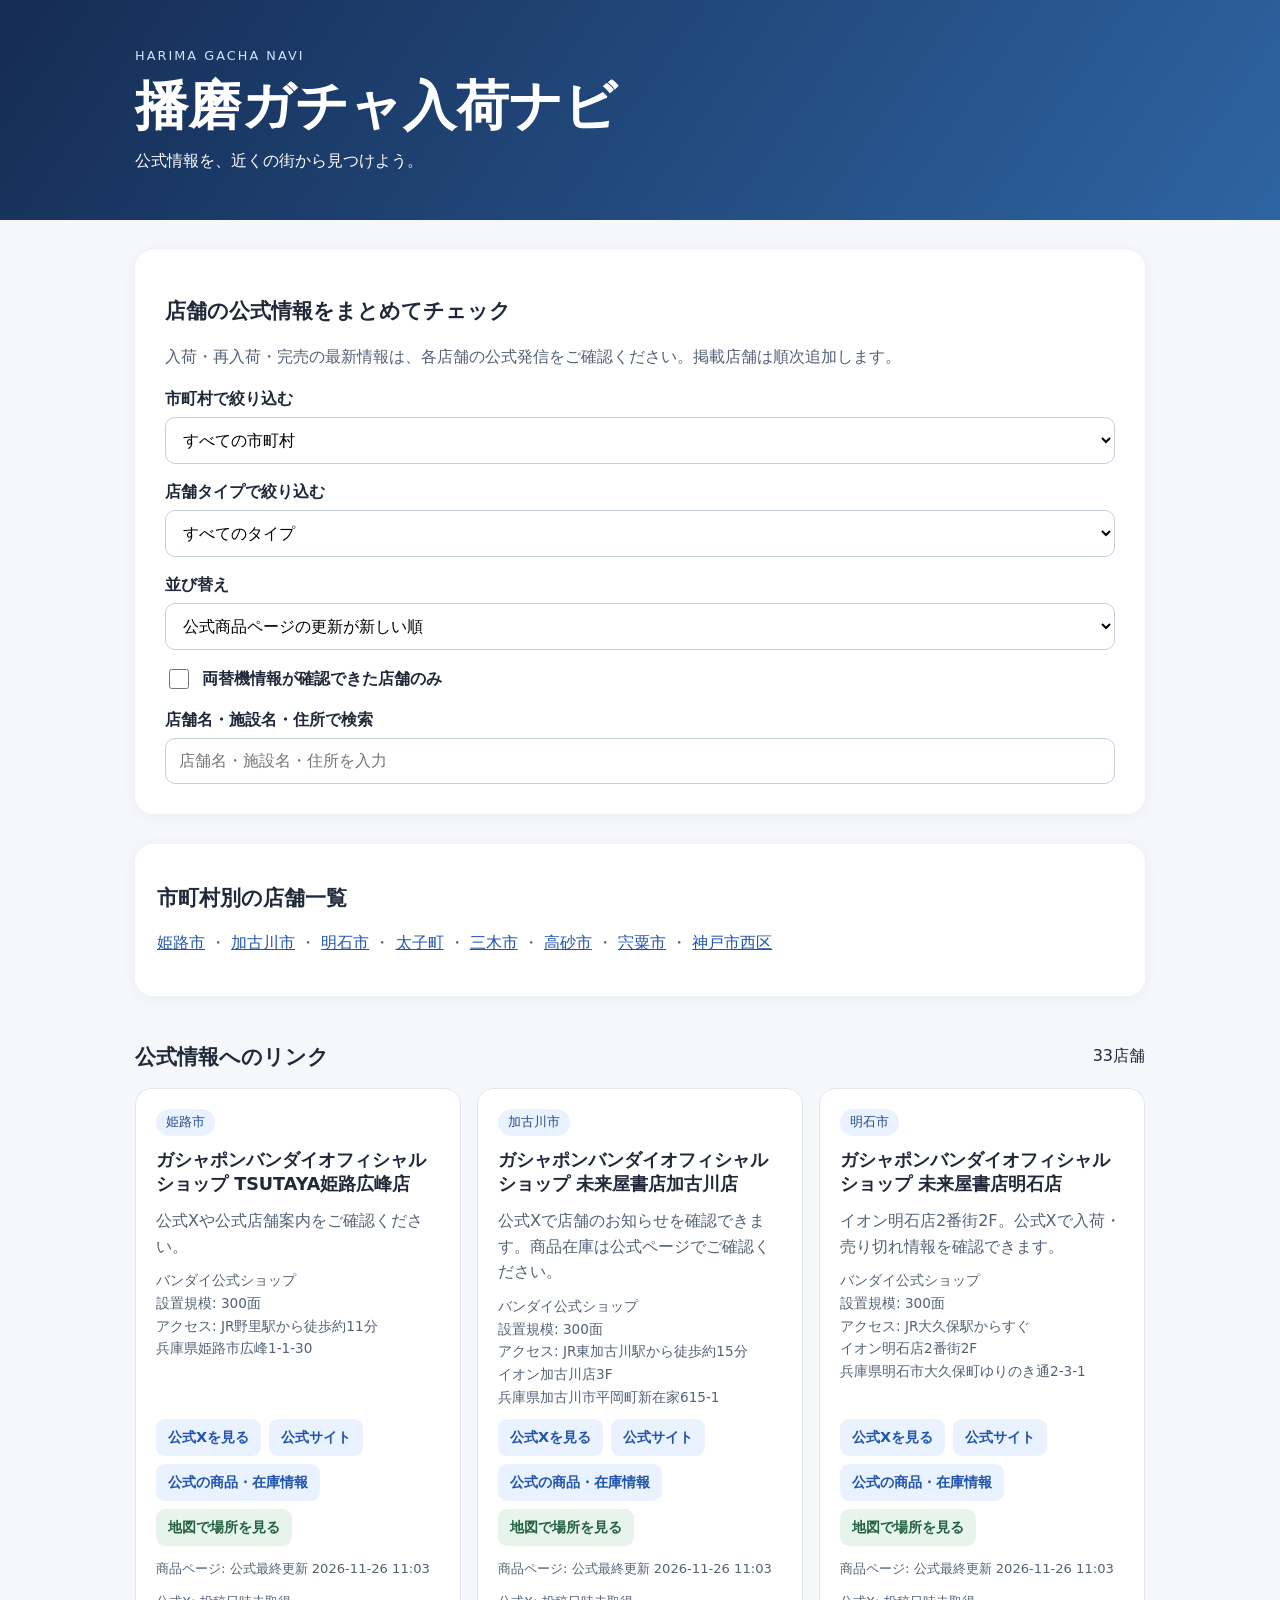
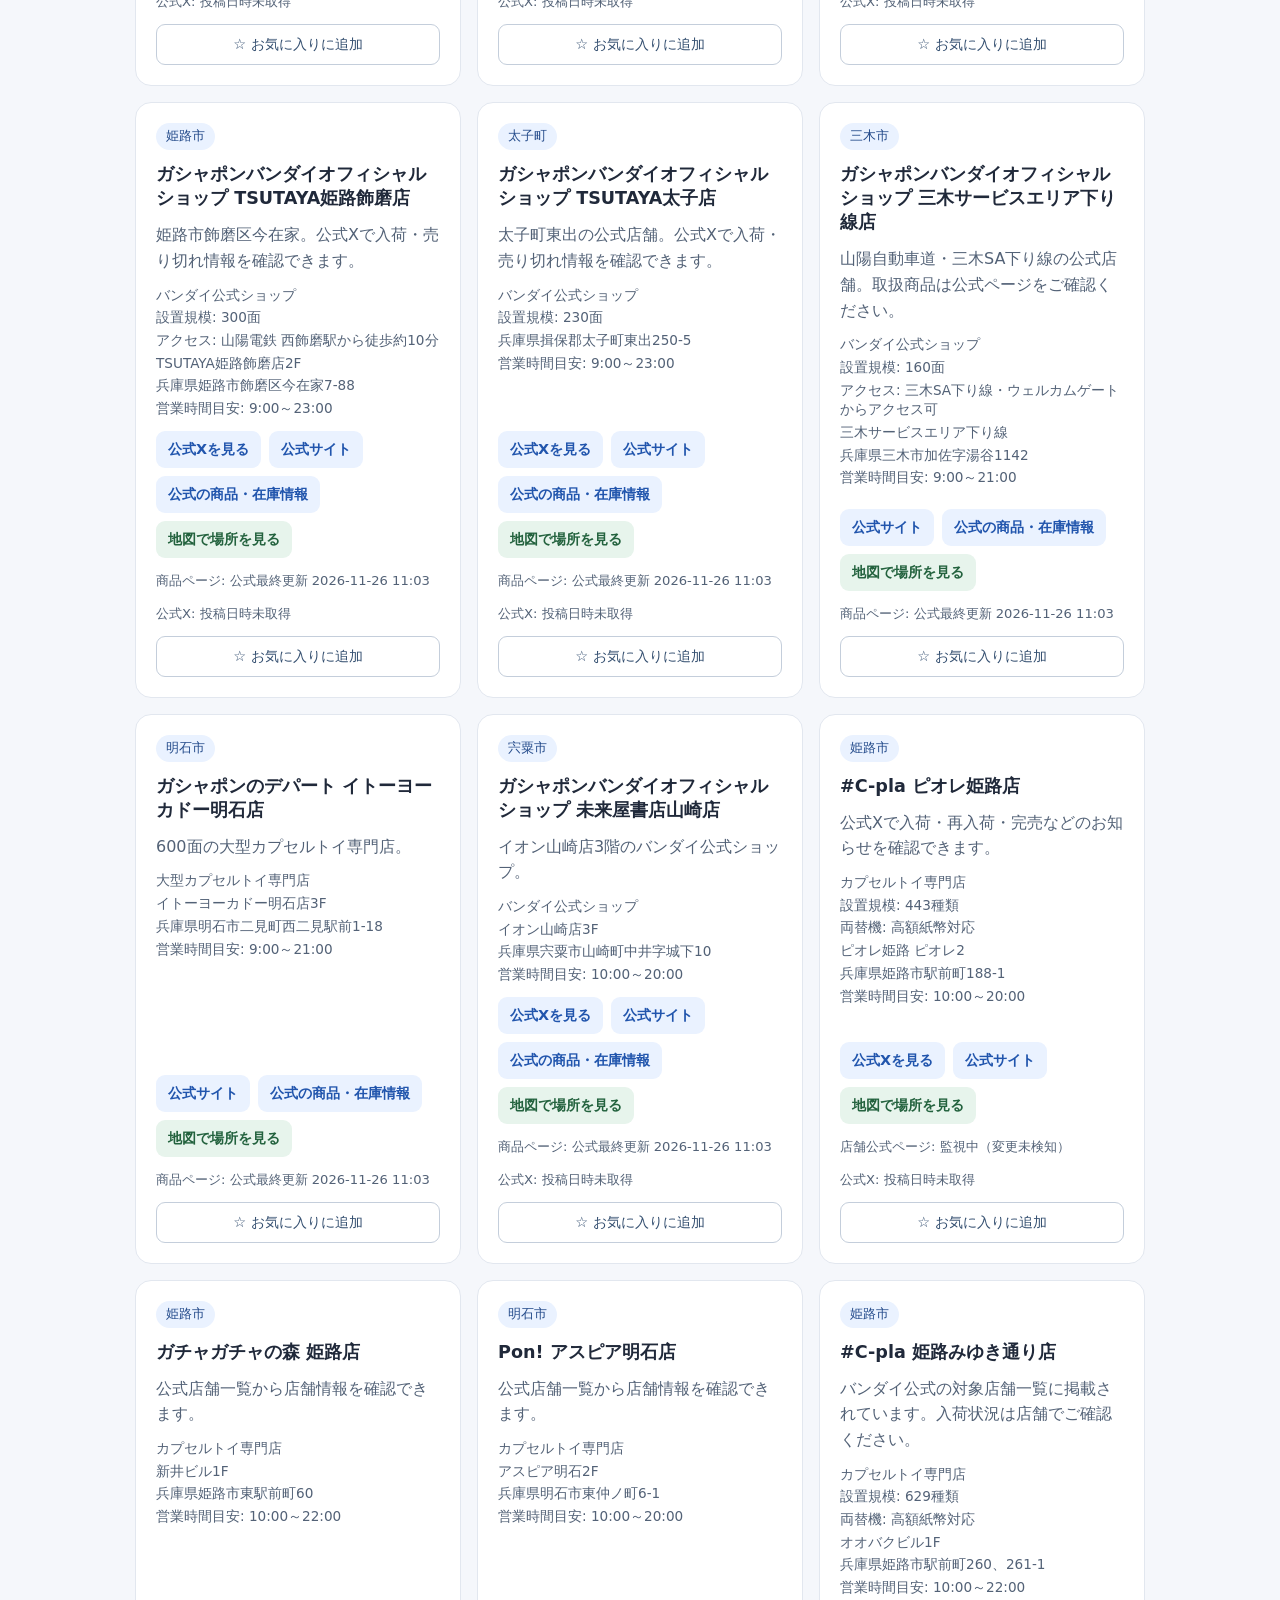
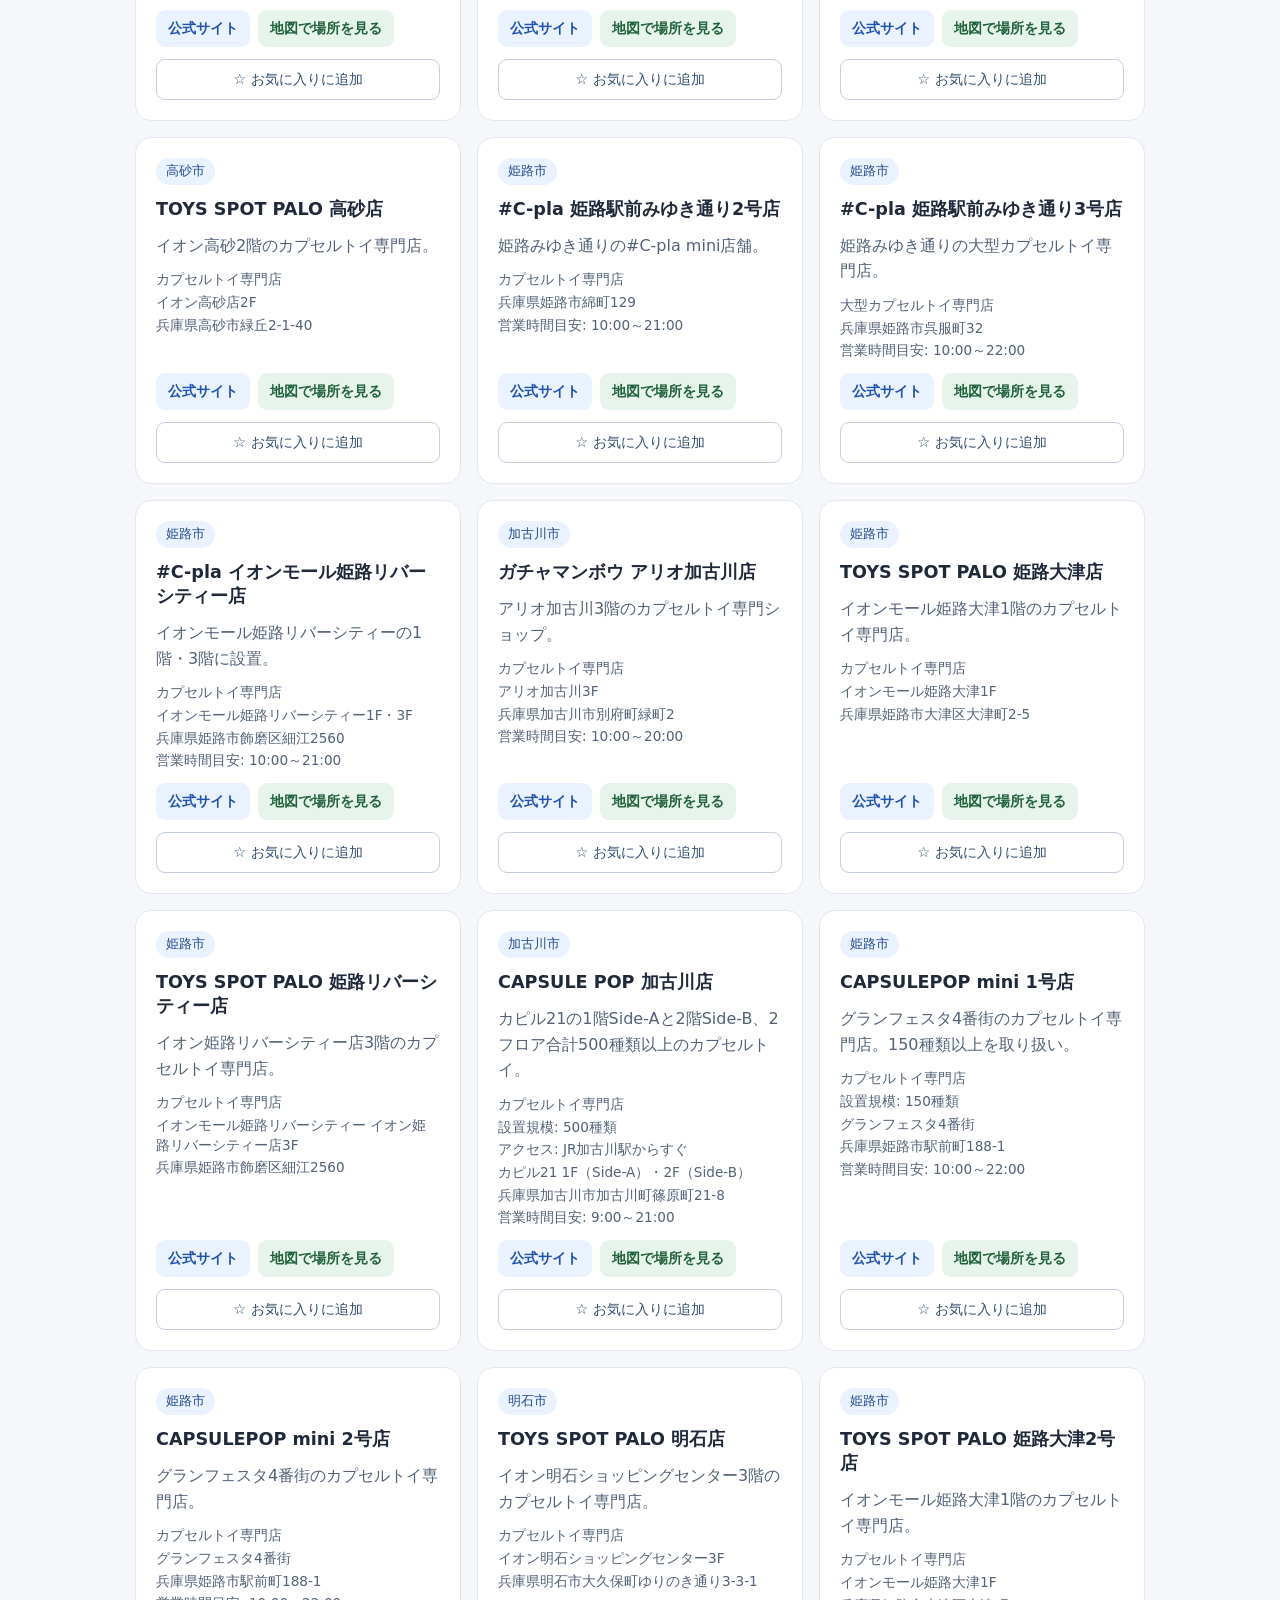
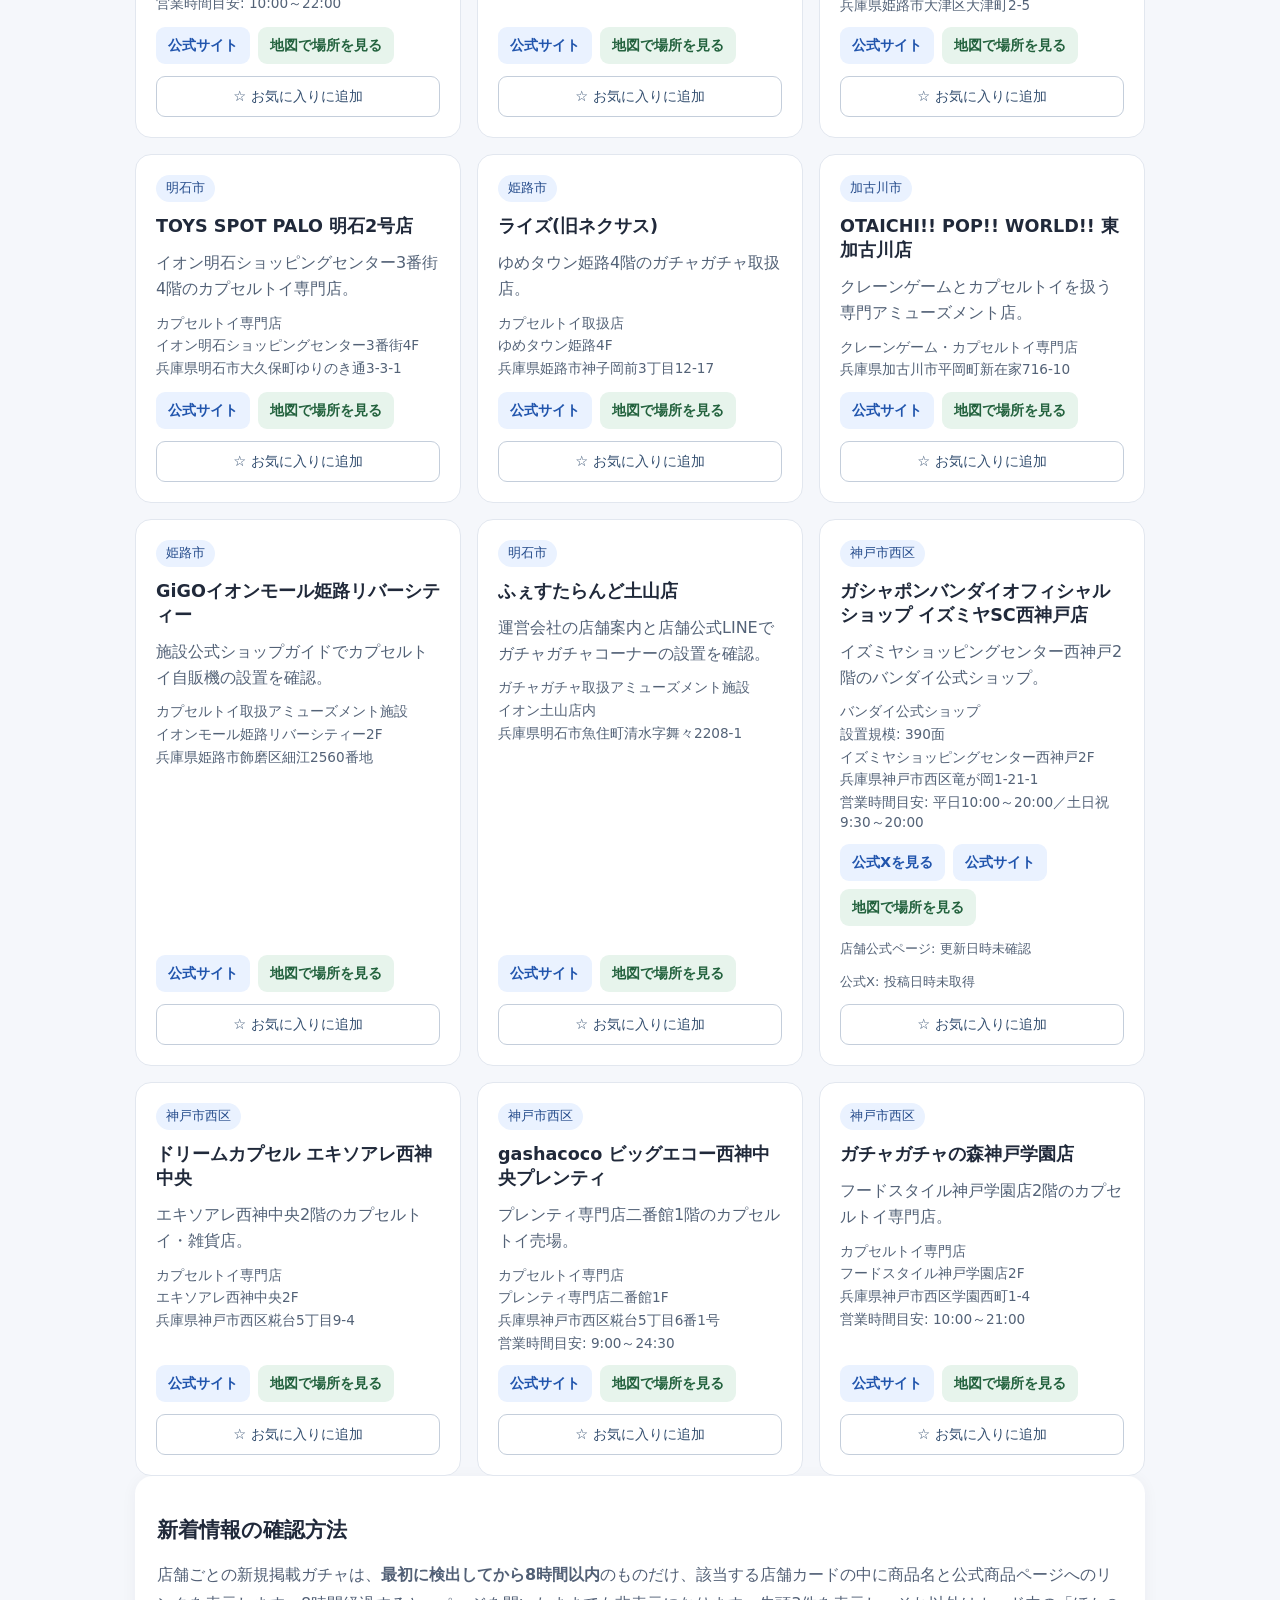
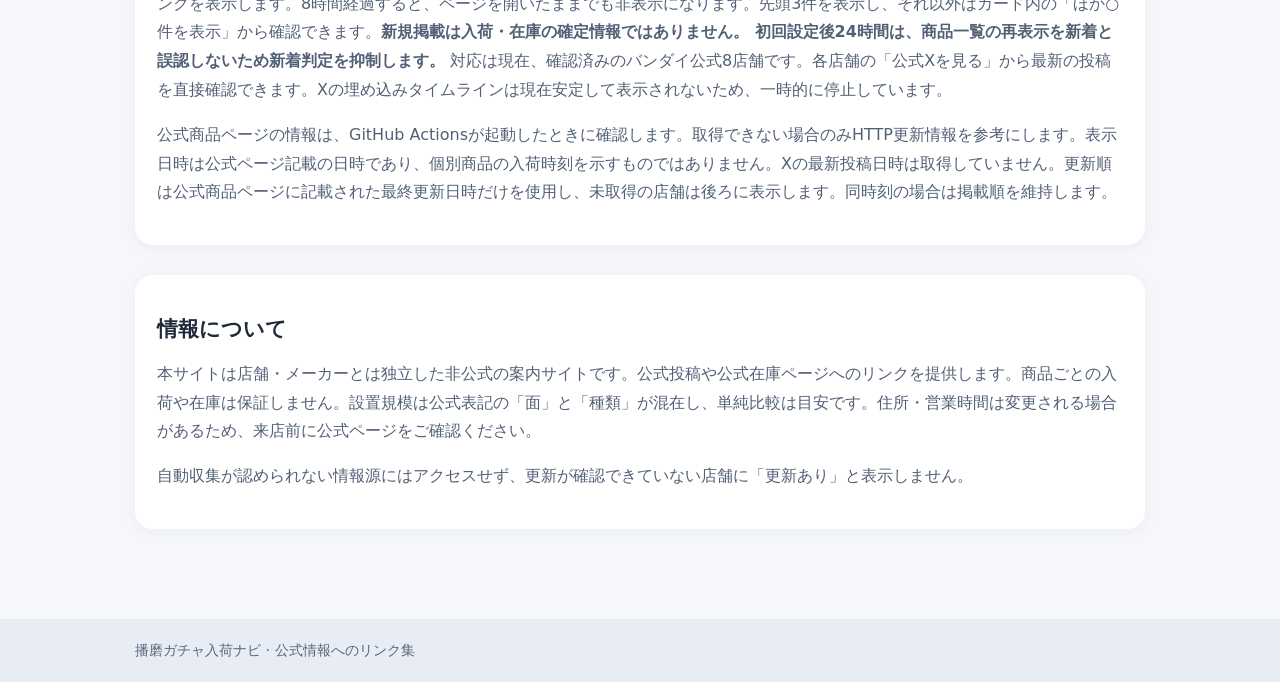
==== commit 9515341c: "feat: add Kobe Nishi area (index.html)" ====
--- a/index.html
+++ b/index.html
@@ -1,6 +1,6 @@
 <!doctype html>
-<html lang="ja"><head><meta charset="utf-8"><meta name="viewport" content="width=device-width,initial-scale=1"><meta name="description" content="播磨地域のガチャガチャ店舗公式情報を市町村別に探せる案内サイト。"><title>播磨のガチャガチャ店舗・公式X情報 | 播磨ガチャ入荷ナビ</title><link rel="canonical" href="https://noranamani.github.io/harima-gacha-navi/"><link rel="stylesheet" href="style.css"></head>
+<html lang="ja"><head><meta charset="utf-8"><meta name="viewport" content="width=device-width,initial-scale=1"><meta name="description" content="播磨地域・神戸市西区のガチャガチャ店舗公式情報を地域別に探せる案内サイト。"><title>播磨・神戸市西区のガチャガチャ店舗・公式X情報 | 播磨ガチャ入荷ナビ</title><link rel="canonical" href="https://noranamani.github.io/harima-gacha-navi/"><link rel="stylesheet" href="style.css"></head>
 <body><header><div class="wrap"><p class="eyebrow">HARIMA GACHA NAVI</p><h1>播磨ガチャ入荷ナビ</h1><p>公式情報を、近くの街から見つけよう。</p></div></header>
 <main class="wrap"><section class="intro"><h2>店舗の公式情報をまとめてチェック</h2><p>入荷・再入荷・完売の最新情報は、各店舗の公式発信をご確認ください。掲載店舗は順次追加します。</p><label for="city">市町村で絞り込む</label><select id="city"><option value="">すべての市町村</option></select><label for="category">店舗タイプで絞り込む</label><select id="category"><option value="">すべてのタイプ</option></select><label for="sort">並び替え</label><select id="sort"><option value="updated">公式商品ページの更新が新しい順</option><option value="default">標準順</option><option value="capacity">設置規模の大きい順（面・種類混在）</option><option value="name">店舗名順</option></select><label class="favorite-filter"><input id="exchange-only" type="checkbox"> 両替機情報が確認できた店舗のみ</label><label for="search">店舗名・施設名・住所で検索</label><input id="search" type="search" placeholder="店舗名・施設名・住所を入力"></section>
-<section class="notice"><h2>市町村別の店舗一覧</h2><p><a href="city/himeji/">姫路市</a> ・ <a href="city/kakogawa/">加古川市</a> ・ <a href="city/akashi/">明石市</a> ・ <a href="city/taishi/">太子町</a> ・ <a href="city/miki/">三木市</a> ・ <a href="city/takasago/">高砂市</a> ・ <a href="city/shiso/">宍粟市</a></p></section><section class="notice" hidden><h2>公式Xをまとめて確認</h2><p>下のボタンを押すと、登録店舗の公開タイムラインを一画面に表示します。投稿の新着判定や入荷保証は行いません。</p><label for="board-city">まとめ表示の市町村</label><select id="board-city"><option value="">すべての市町村</option></select><label class="favorite-filter"><input id="board-favorites" type="checkbox"> お気に入り店舗のみ</label><p id="board-count" aria-live="polite"></p><button id="show-board" type="button" aria-expanded="false">公式Xをまとめて表示</button><div id="timeline-board" class="timeline-board" hidden></div></section><section aria-live="polite"><div class="section-head"><h2>公式情報へのリンク</h2><span id="count"></span></div><div id="stores" class="grid"></div></section>
+<section class="notice"><h2>市町村別の店舗一覧</h2><p><a href="city/himeji/">姫路市</a> ・ <a href="city/kakogawa/">加古川市</a> ・ <a href="city/akashi/">明石市</a> ・ <a href="city/taishi/">太子町</a> ・ <a href="city/miki/">三木市</a> ・ <a href="city/takasago/">高砂市</a> ・ <a href="city/shiso/">宍粟市</a> ・ <a href="city/kobe-nishi/">神戸市西区</a></p></section><section class="notice" hidden><h2>公式Xをまとめて確認</h2><p>下のボタンを押すと、登録店舗の公開タイムラインを一画面に表示します。投稿の新着判定や入荷保証は行いません。</p><label for="board-city">まとめ表示の市町村</label><select id="board-city"><option value="">すべての市町村</option></select><label class="favorite-filter"><input id="board-favorites" type="checkbox"> お気に入り店舗のみ</label><p id="board-count" aria-live="polite"></p><button id="show-board" type="button" aria-expanded="false">公式Xをまとめて表示</button><div id="timeline-board" class="timeline-board" hidden></div></section><section aria-live="polite"><div class="section-head"><h2>公式情報へのリンク</h2><span id="count"></span></div><div id="stores" class="grid"></div></section>
 <section class="notice"><h2>新着情報の確認方法</h2><p>店舗ごとの新規掲載ガチャは、<strong>最初に検出してから8時間以内</strong>のものだけ、該当する店舗カードの中に商品名と公式商品ページへのリンクを表示します。8時間経過すると、ページを開いたままでも非表示になります。先頭3件を表示し、それ以外はカード内の「ほか○件を表示」から確認できます。<strong>新規掲載は入荷・在庫の確定情報ではありません。 初回設定後24時間は、商品一覧の再表示を新着と誤認しないため新着判定を抑制します。</strong> 対応は現在、確認済みのバンダイ公式8店舗です。各店舗の「公式Xを見る」から最新の投稿を直接確認できます。Xの埋め込みタイムラインは現在安定して表示されないため、一時的に停止しています。</p><p>公式商品ページの情報は、GitHub Actionsが起動したときに確認します。取得できない場合のみHTTP更新情報を参考にします。表示日時は公式ページ記載の日時であり、個別商品の入荷時刻を示すものではありません。Xの最新投稿日時は取得していません。更新順は公式商品ページに記載された最終更新日時だけを使用し、未取得の店舗は後ろに表示します。同時刻の場合は掲載順を維持します。</p></section><section class="notice"><h2>情報について</h2><p>本サイトは店舗・メーカーとは独立した非公式の案内サイトです。公式投稿や公式在庫ページへのリンクを提供します。商品ごとの入荷や在庫は保証しません。設置規模は公式表記の「面」と「種類」が混在し、単純比較は目安です。住所・営業時間は変更される場合があるため、来店前に公式ページをご確認ください。</p><p>自動収集が認められない情報源にはアクセスせず、更新が確認できていない店舗に「更新あり」と表示しません。</p></section></main><footer><div class="wrap">播磨ガチャ入荷ナビ · 公式情報へのリンク集</div></footer><script src="stores.js" defer></script><script src="favorites.js" defer></script><script src="store-card-gachas.js" defer></script><script src="app.js" defer></script><script src="x-embed.js" defer></script><script src="timeline-board.js" defer></script></body></html>
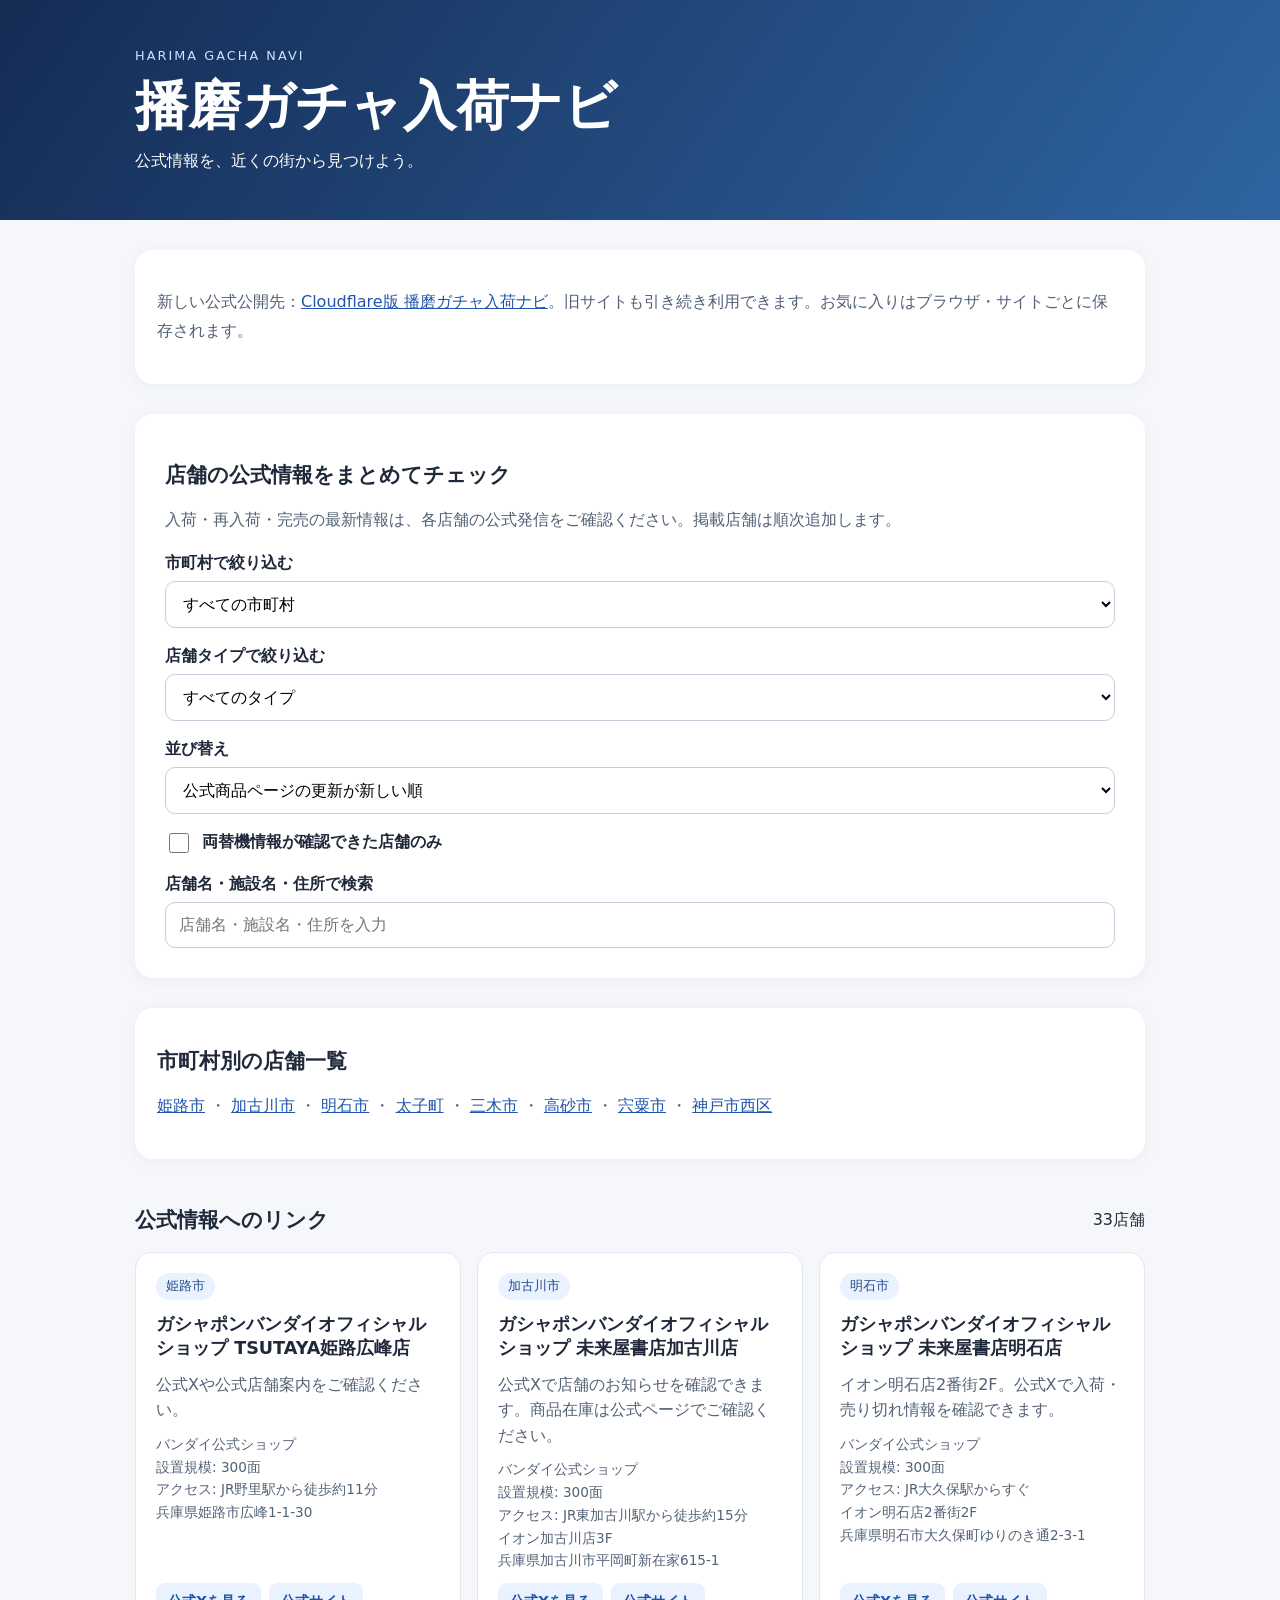
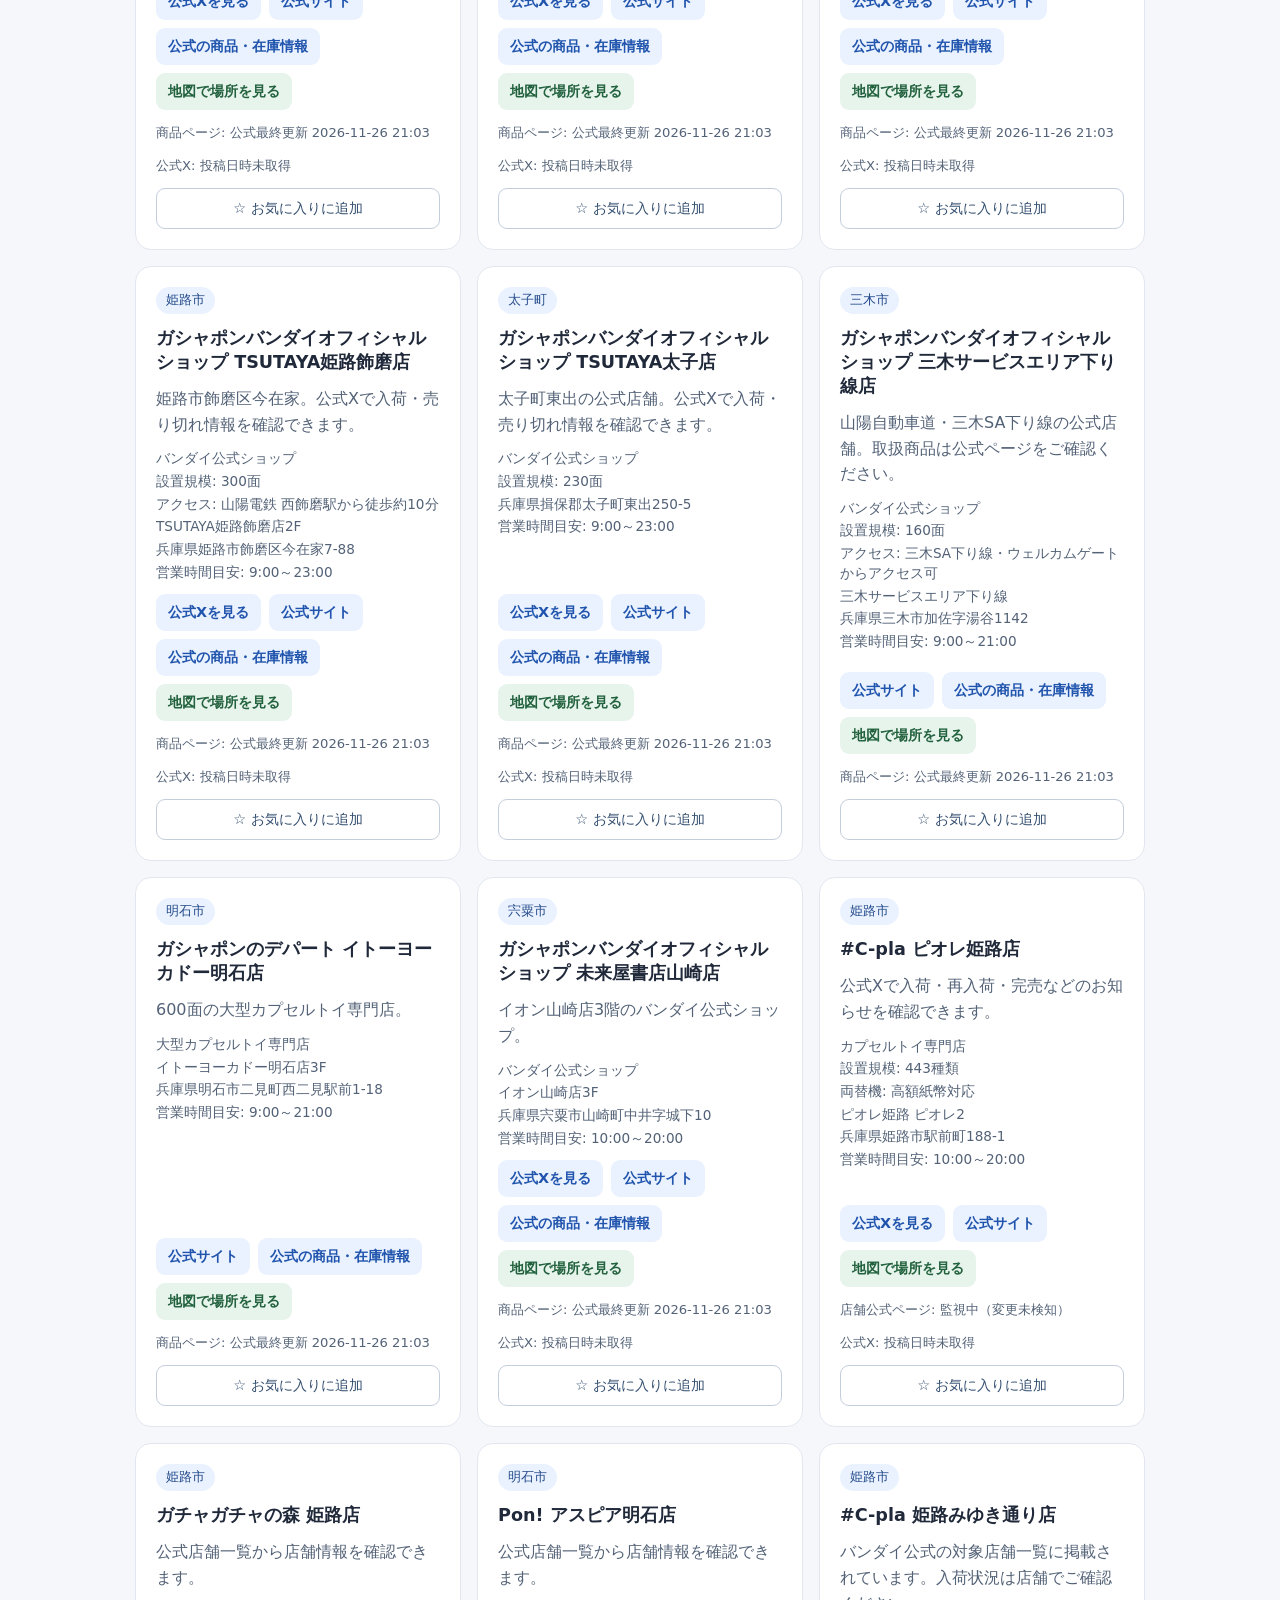
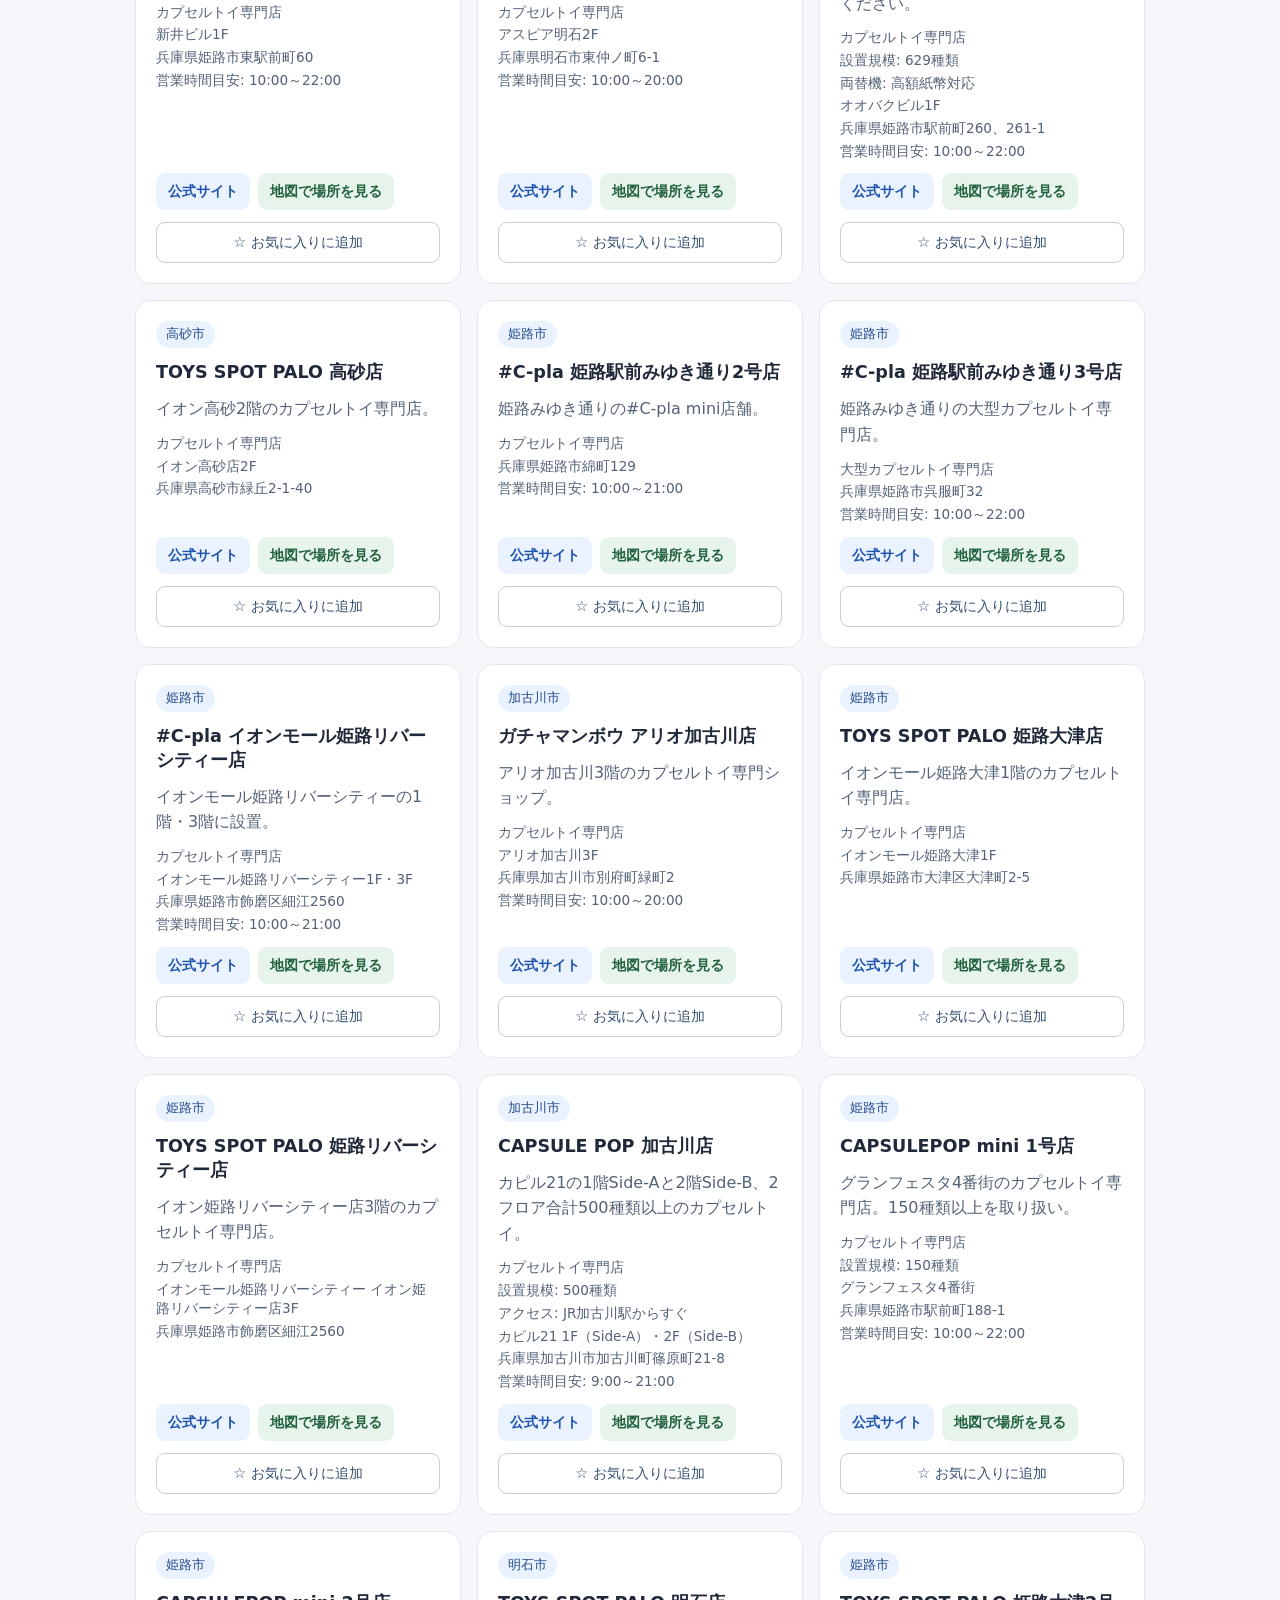
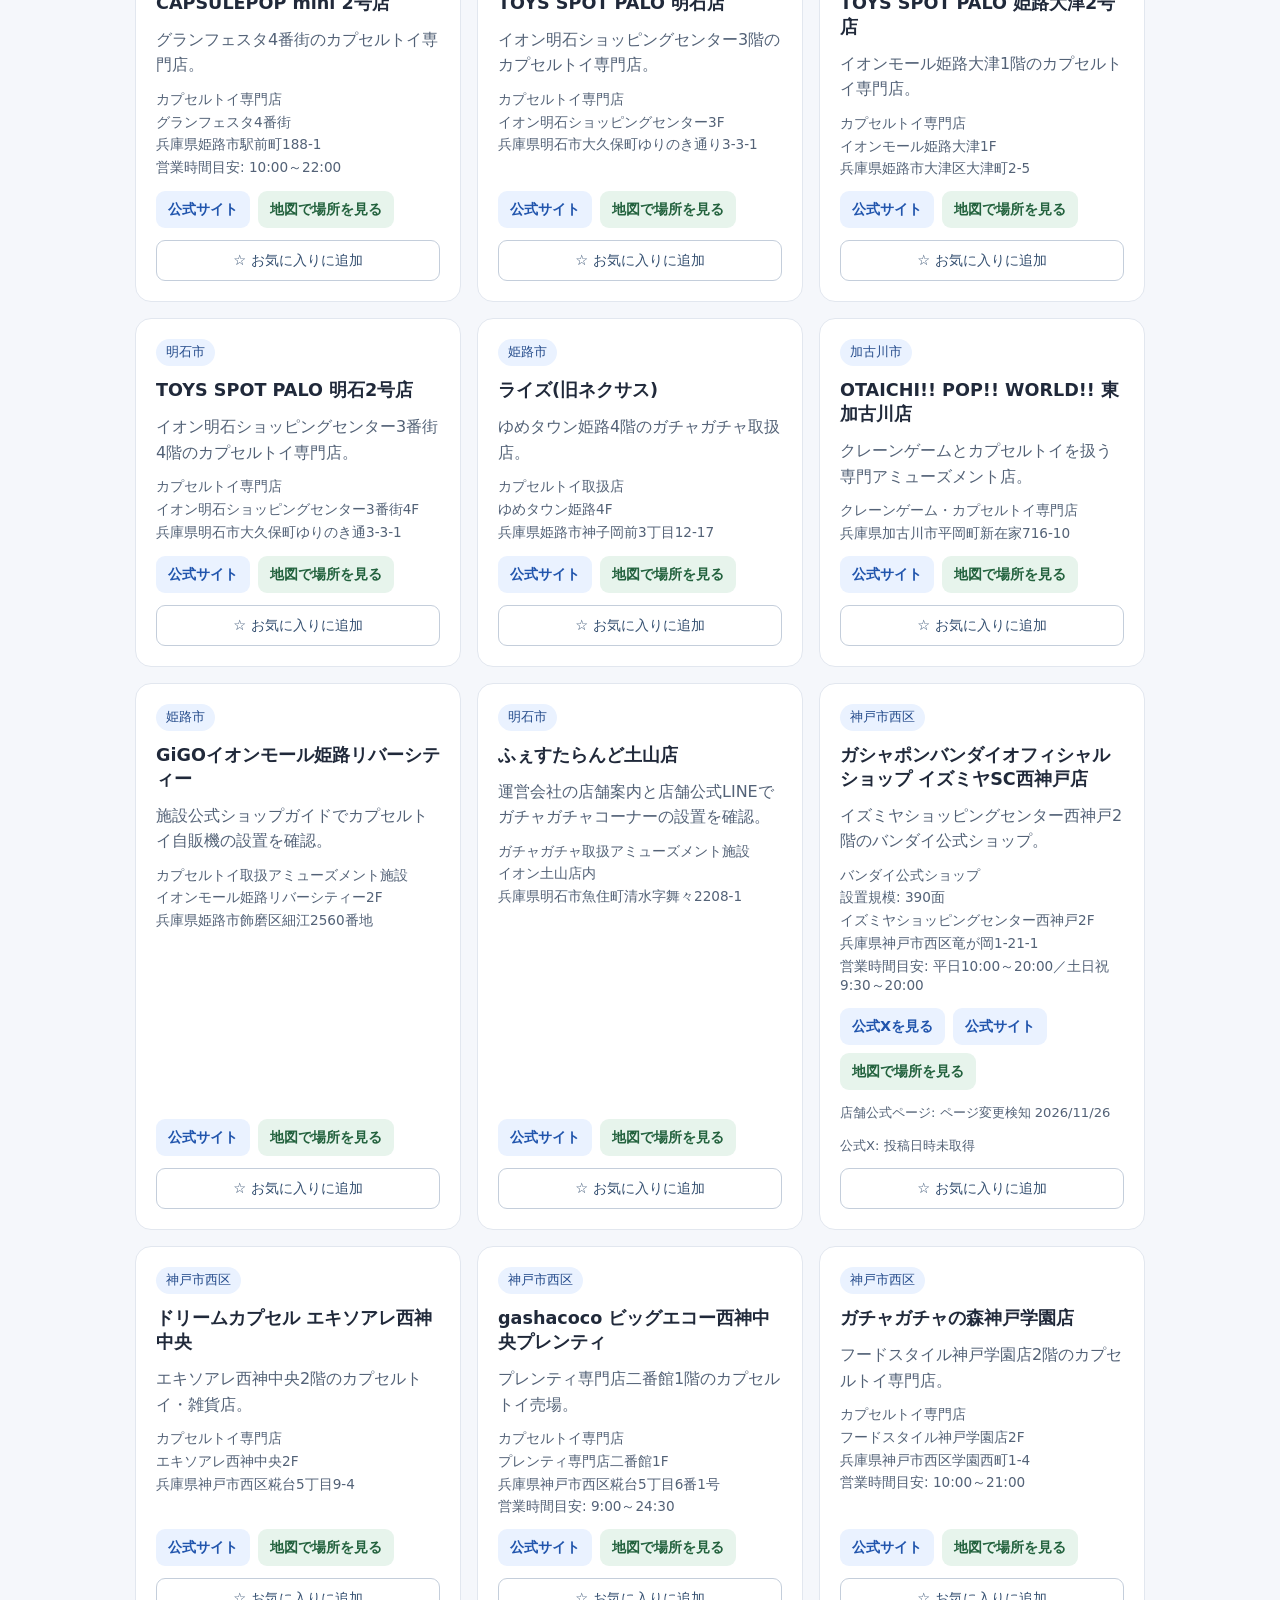
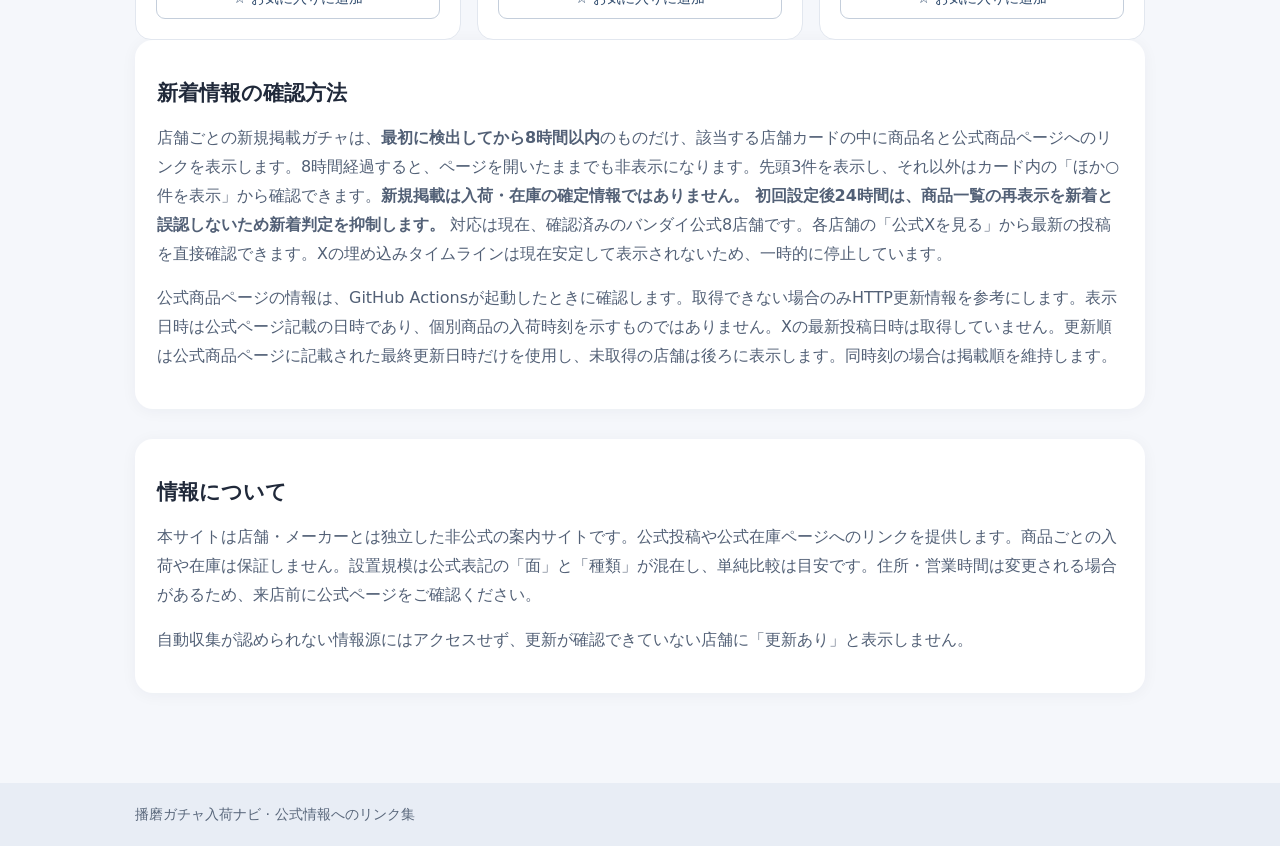
==== commit 8c892104: "feat: activate Cloudflare canonical cutover (index.html)" ====
--- a/index.html
+++ b/index.html
@@ -1,6 +1,6 @@
 <!doctype html>
-<html lang="ja"><head><meta charset="utf-8"><meta name="viewport" content="width=device-width,initial-scale=1"><meta name="description" content="播磨地域・神戸市西区のガチャガチャ店舗公式情報を地域別に探せる案内サイト。"><title>播磨・神戸市西区のガチャガチャ店舗・公式X情報 | 播磨ガチャ入荷ナビ</title><link rel="canonical" href="https://noranamani.github.io/harima-gacha-navi/"><link rel="stylesheet" href="style.css"></head>
+<html lang="ja"><head><meta charset="utf-8"><meta name="viewport" content="width=device-width,initial-scale=1"><meta name="description" content="播磨地域・神戸市西区のガチャガチャ店舗公式情報を地域別に探せる案内サイト。"><title>播磨・神戸市西区のガチャガチャ店舗・公式X情報 | 播磨ガチャ入荷ナビ</title><link rel="canonical" href="https://harima-gacha-navi.pages.dev/"><link rel="stylesheet" href="style.css"></head>
 <body><header><div class="wrap"><p class="eyebrow">HARIMA GACHA NAVI</p><h1>播磨ガチャ入荷ナビ</h1><p>公式情報を、近くの街から見つけよう。</p></div></header>
-<main class="wrap"><section class="intro"><h2>店舗の公式情報をまとめてチェック</h2><p>入荷・再入荷・完売の最新情報は、各店舗の公式発信をご確認ください。掲載店舗は順次追加します。</p><label for="city">市町村で絞り込む</label><select id="city"><option value="">すべての市町村</option></select><label for="category">店舗タイプで絞り込む</label><select id="category"><option value="">すべてのタイプ</option></select><label for="sort">並び替え</label><select id="sort"><option value="updated">公式商品ページの更新が新しい順</option><option value="default">標準順</option><option value="capacity">設置規模の大きい順（面・種類混在）</option><option value="name">店舗名順</option></select><label class="favorite-filter"><input id="exchange-only" type="checkbox"> 両替機情報が確認できた店舗のみ</label><label for="search">店舗名・施設名・住所で検索</label><input id="search" type="search" placeholder="店舗名・施設名・住所を入力"></section>
+<main class="wrap"><!-- legacy-migration-start --><section class="notice"><p>新しい公式公開先：<a href="https://harima-gacha-navi.pages.dev/">Cloudflare版 播磨ガチャ入荷ナビ</a>。旧サイトも引き続き利用できます。お気に入りはブラウザ・サイトごとに保存されます。</p></section><!-- legacy-migration-end --><section class="intro"><h2>店舗の公式情報をまとめてチェック</h2><p>入荷・再入荷・完売の最新情報は、各店舗の公式発信をご確認ください。掲載店舗は順次追加します。</p><label for="city">市町村で絞り込む</label><select id="city"><option value="">すべての市町村</option></select><label for="category">店舗タイプで絞り込む</label><select id="category"><option value="">すべてのタイプ</option></select><label for="sort">並び替え</label><select id="sort"><option value="updated">公式商品ページの更新が新しい順</option><option value="default">標準順</option><option value="capacity">設置規模の大きい順（面・種類混在）</option><option value="name">店舗名順</option></select><label class="favorite-filter"><input id="exchange-only" type="checkbox"> 両替機情報が確認できた店舗のみ</label><label for="search">店舗名・施設名・住所で検索</label><input id="search" type="search" placeholder="店舗名・施設名・住所を入力"></section>
 <section class="notice"><h2>市町村別の店舗一覧</h2><p><a href="city/himeji/">姫路市</a> ・ <a href="city/kakogawa/">加古川市</a> ・ <a href="city/akashi/">明石市</a> ・ <a href="city/taishi/">太子町</a> ・ <a href="city/miki/">三木市</a> ・ <a href="city/takasago/">高砂市</a> ・ <a href="city/shiso/">宍粟市</a> ・ <a href="city/kobe-nishi/">神戸市西区</a></p></section><section class="notice" hidden><h2>公式Xをまとめて確認</h2><p>下のボタンを押すと、登録店舗の公開タイムラインを一画面に表示します。投稿の新着判定や入荷保証は行いません。</p><label for="board-city">まとめ表示の市町村</label><select id="board-city"><option value="">すべての市町村</option></select><label class="favorite-filter"><input id="board-favorites" type="checkbox"> お気に入り店舗のみ</label><p id="board-count" aria-live="polite"></p><button id="show-board" type="button" aria-expanded="false">公式Xをまとめて表示</button><div id="timeline-board" class="timeline-board" hidden></div></section><section aria-live="polite"><div class="section-head"><h2>公式情報へのリンク</h2><span id="count"></span></div><div id="stores" class="grid"></div></section>
 <section class="notice"><h2>新着情報の確認方法</h2><p>店舗ごとの新規掲載ガチャは、<strong>最初に検出してから8時間以内</strong>のものだけ、該当する店舗カードの中に商品名と公式商品ページへのリンクを表示します。8時間経過すると、ページを開いたままでも非表示になります。先頭3件を表示し、それ以外はカード内の「ほか○件を表示」から確認できます。<strong>新規掲載は入荷・在庫の確定情報ではありません。 初回設定後24時間は、商品一覧の再表示を新着と誤認しないため新着判定を抑制します。</strong> 対応は現在、確認済みのバンダイ公式8店舗です。各店舗の「公式Xを見る」から最新の投稿を直接確認できます。Xの埋め込みタイムラインは現在安定して表示されないため、一時的に停止しています。</p><p>公式商品ページの情報は、GitHub Actionsが起動したときに確認します。取得できない場合のみHTTP更新情報を参考にします。表示日時は公式ページ記載の日時であり、個別商品の入荷時刻を示すものではありません。Xの最新投稿日時は取得していません。更新順は公式商品ページに記載された最終更新日時だけを使用し、未取得の店舗は後ろに表示します。同時刻の場合は掲載順を維持します。</p></section><section class="notice"><h2>情報について</h2><p>本サイトは店舗・メーカーとは独立した非公式の案内サイトです。公式投稿や公式在庫ページへのリンクを提供します。商品ごとの入荷や在庫は保証しません。設置規模は公式表記の「面」と「種類」が混在し、単純比較は目安です。住所・営業時間は変更される場合があるため、来店前に公式ページをご確認ください。</p><p>自動収集が認められない情報源にはアクセスせず、更新が確認できていない店舗に「更新あり」と表示しません。</p></section></main><footer><div class="wrap">播磨ガチャ入荷ナビ · 公式情報へのリンク集</div></footer><script src="stores.js" defer></script><script src="favorites.js" defer></script><script src="store-card-gachas.js" defer></script><script src="app.js" defer></script><script src="x-embed.js" defer></script><script src="timeline-board.js" defer></script></body></html>
